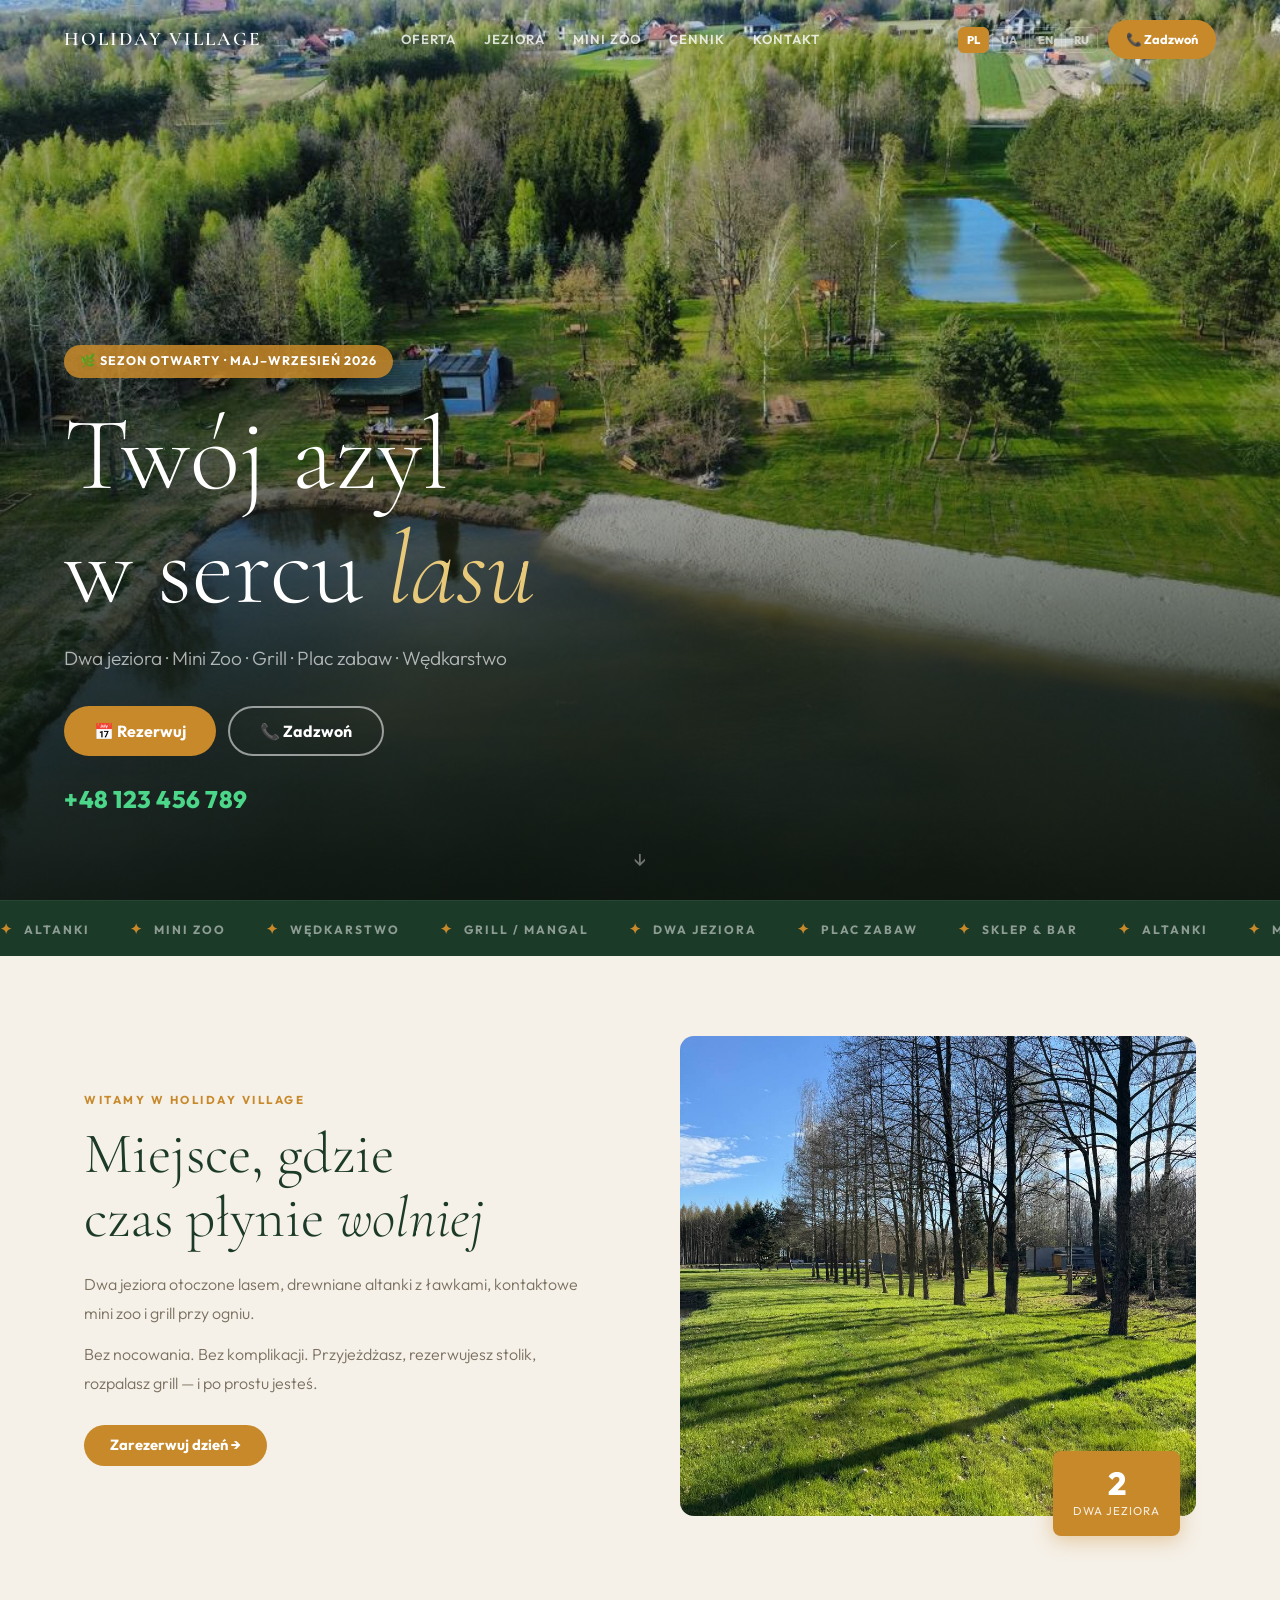
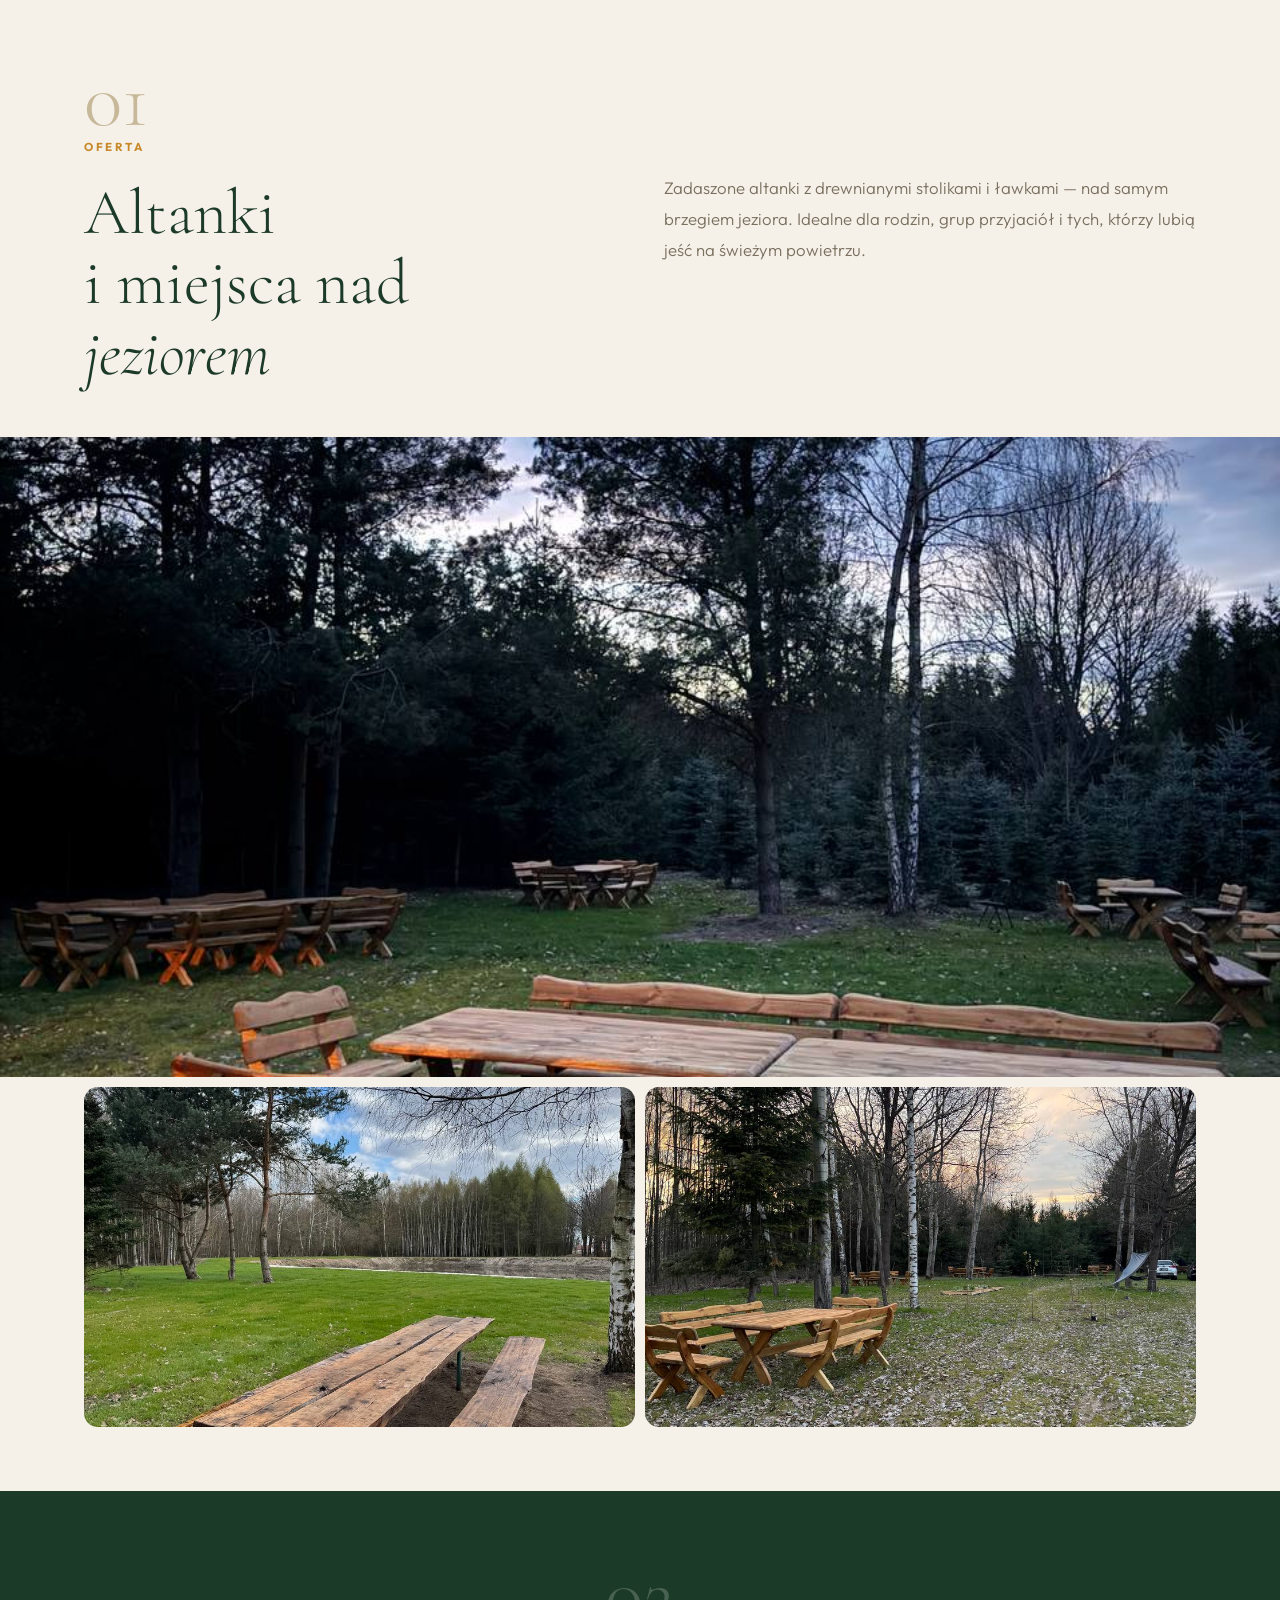
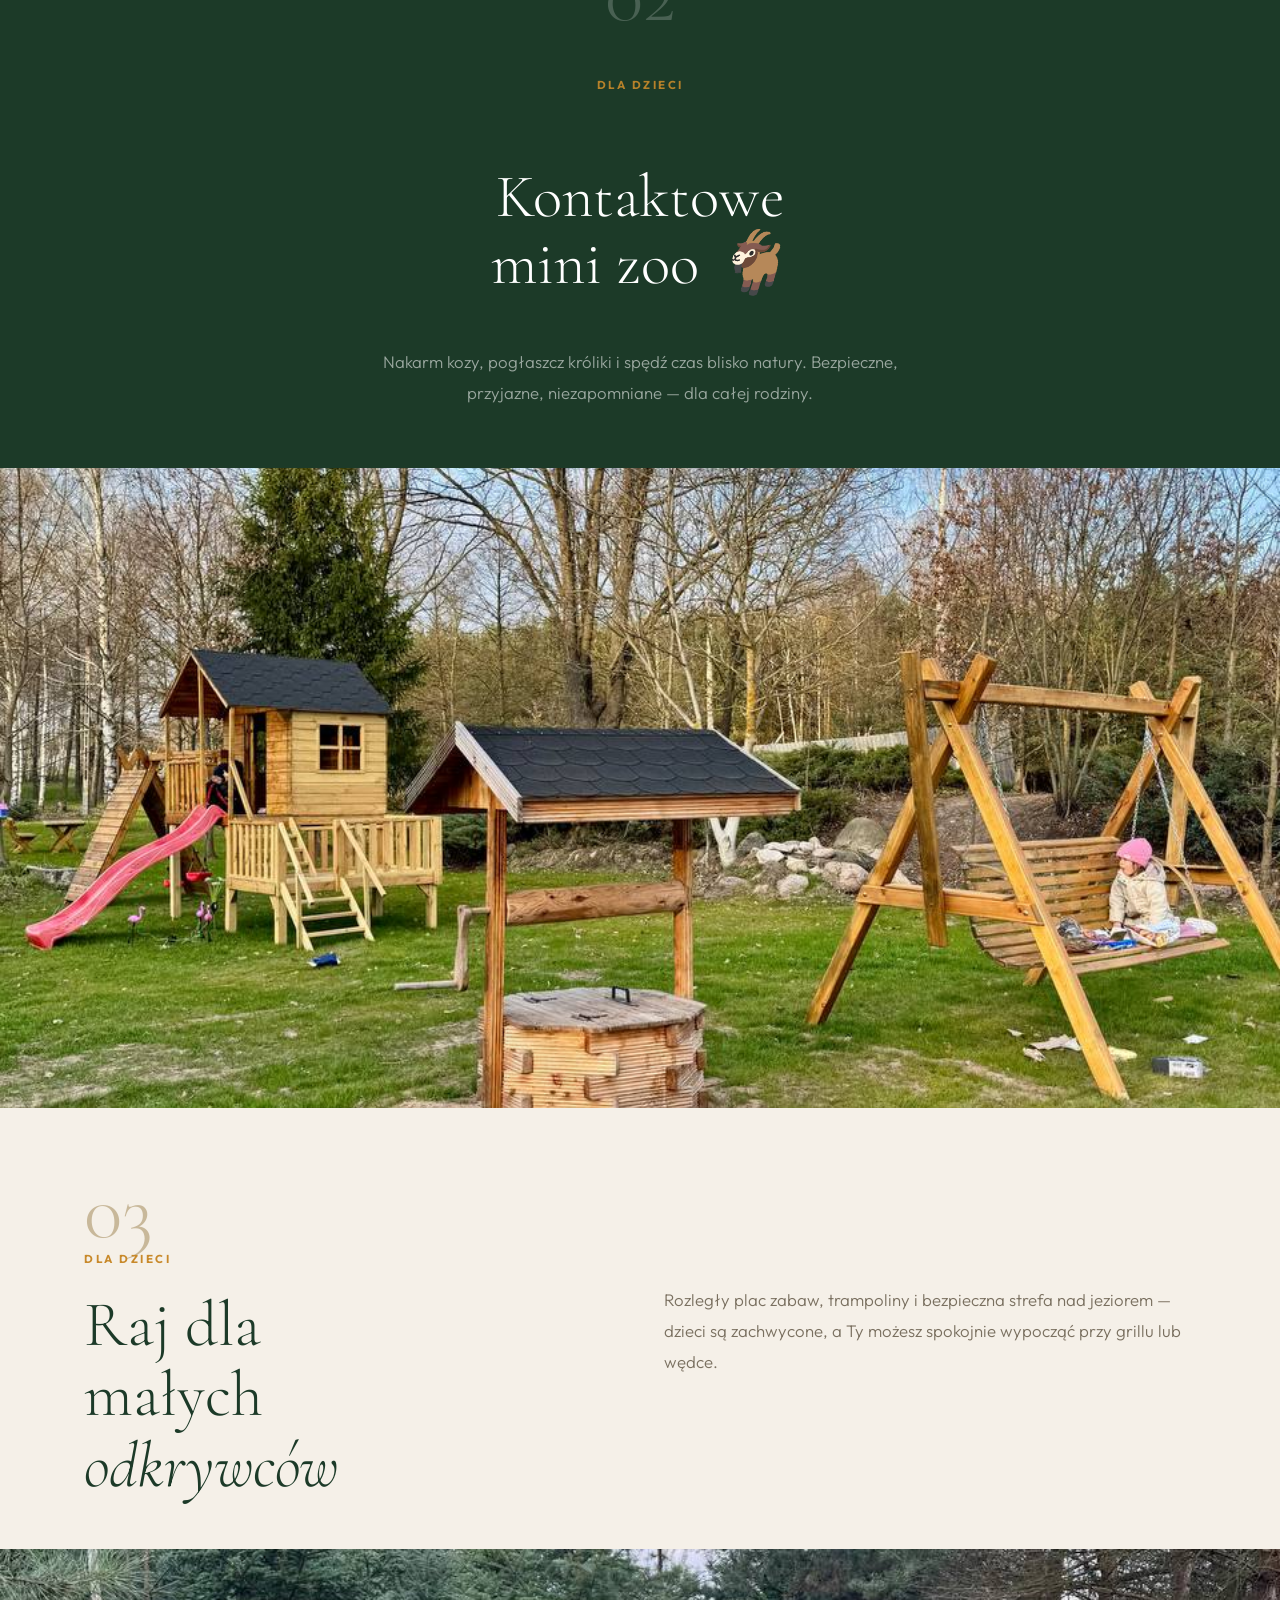
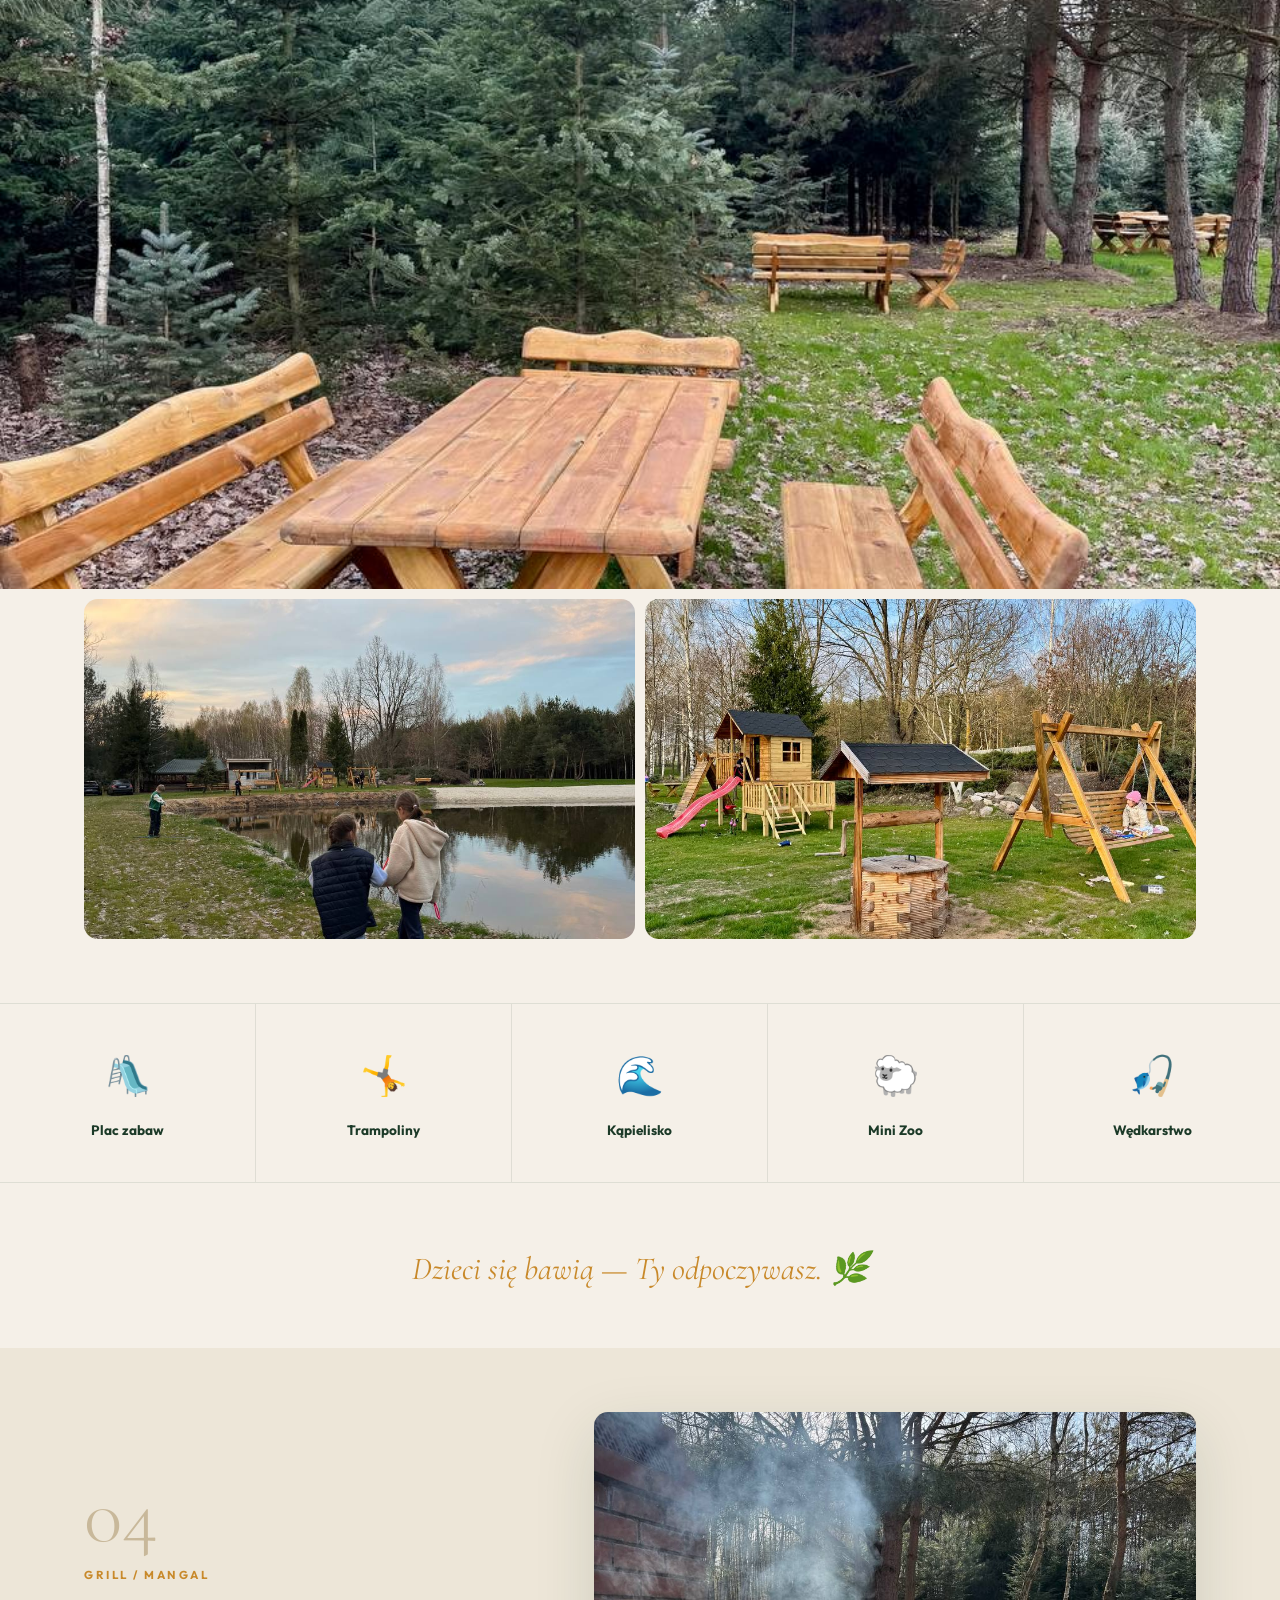
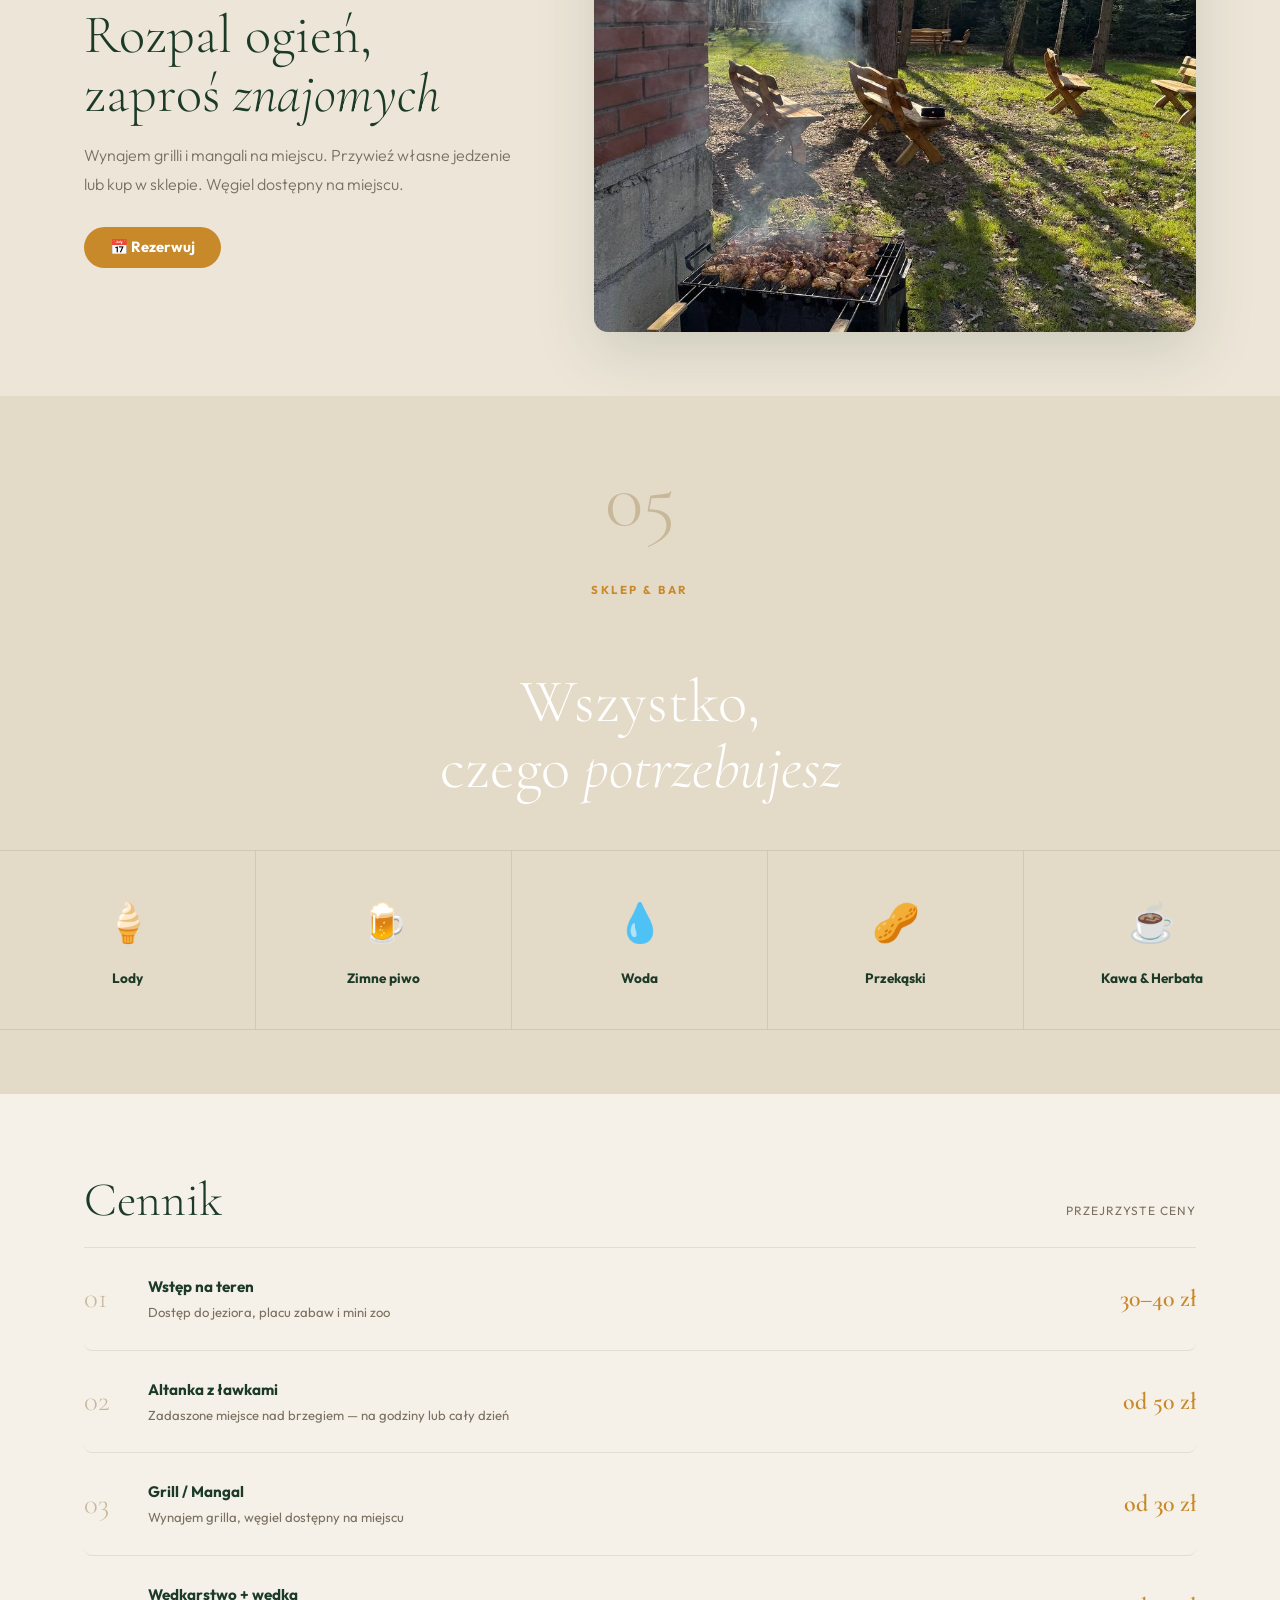
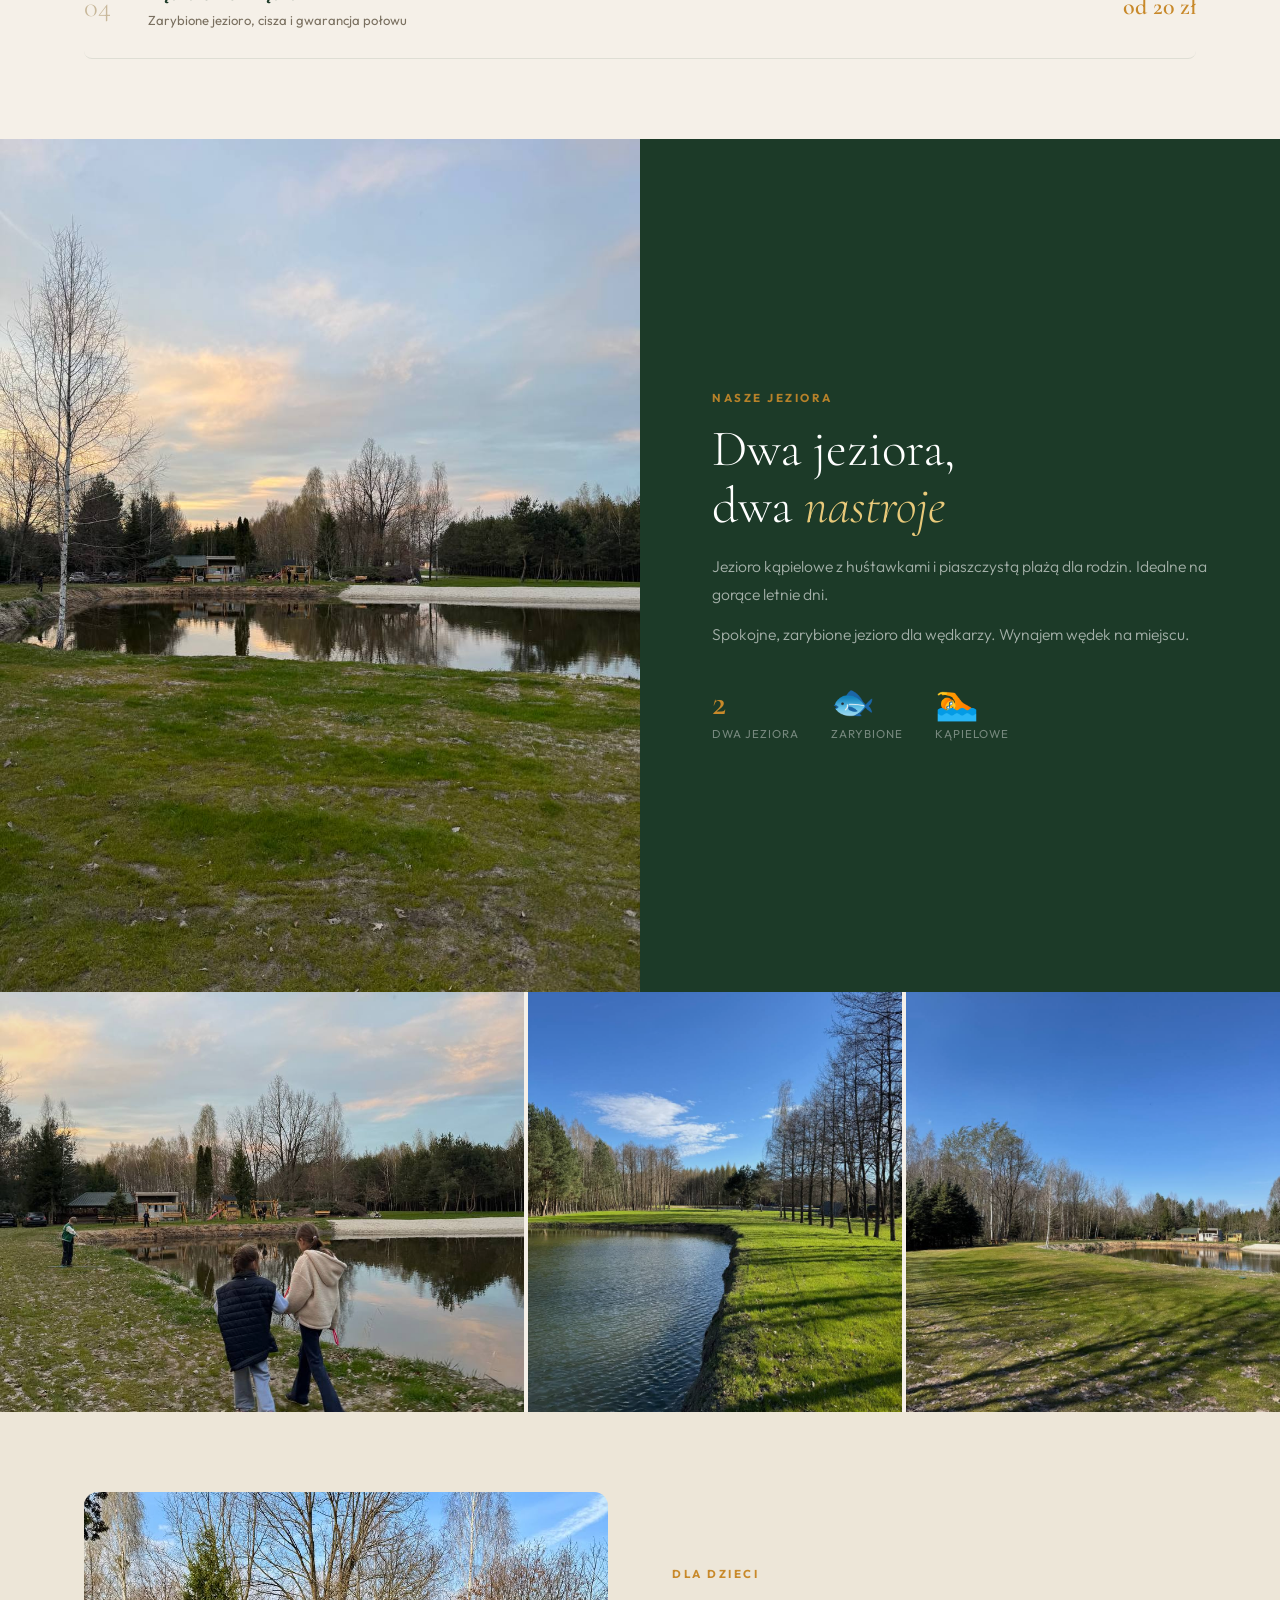
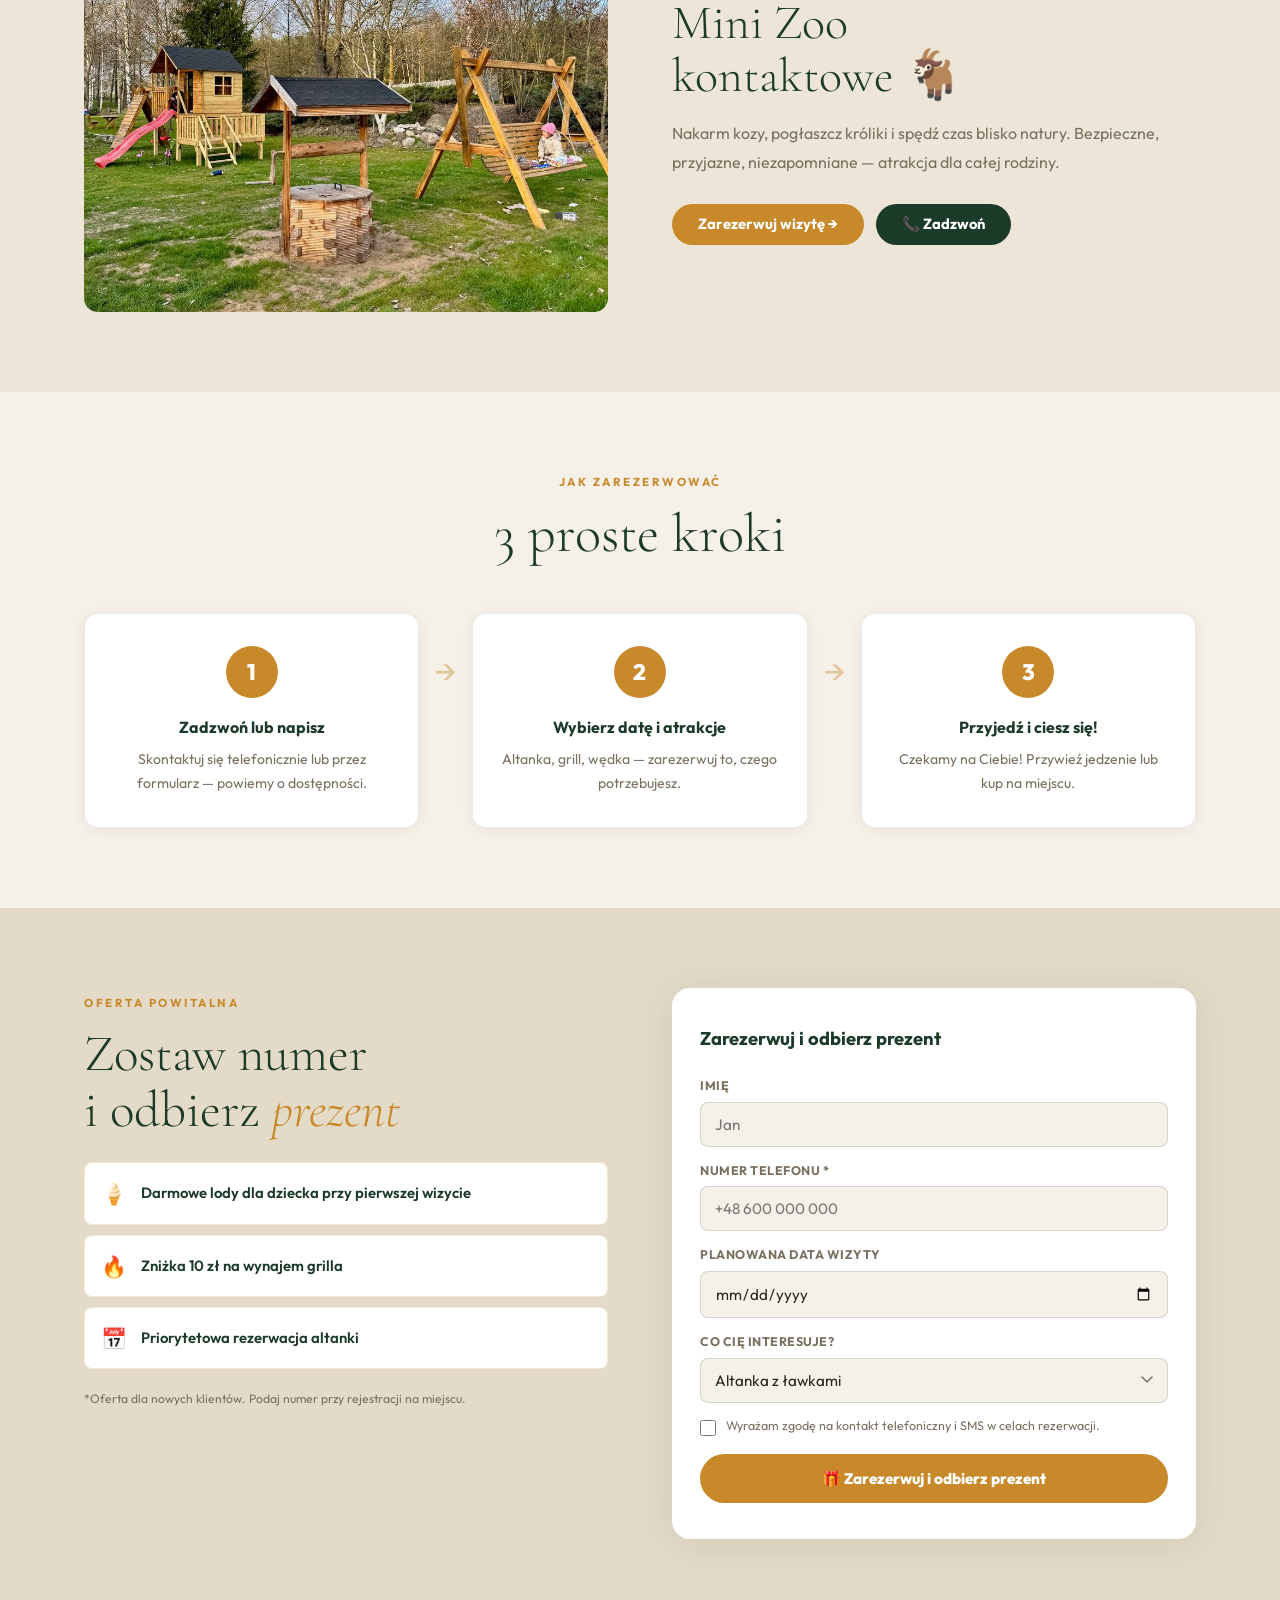
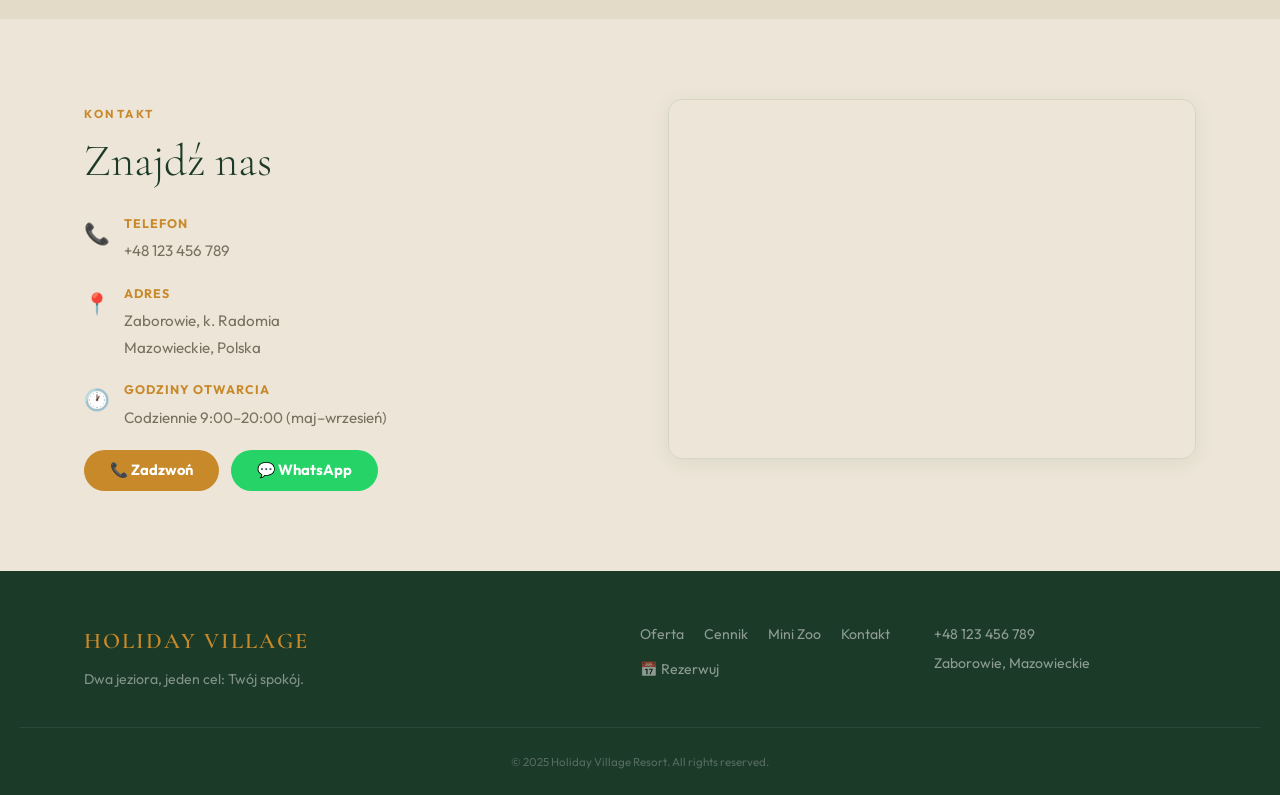
==== index.html @ 2aab6e65 "Initial commit — Holiday Village landing page" ====
<!DOCTYPE html>
<html lang="pl">
<head>
<meta charset="UTF-8">
<meta name="viewport" content="width=device-width, initial-scale=1.0">
<title>Holiday Village – Piknik, Wędkarstwo, Mini Zoo | Zaborowie k. Radomia</title>
<meta name="description" content="Holiday Village – dwa jeziora, wędkarstwo, kontaktowe mini zoo, plac zabaw, grill. Zarezerwuj altankę nad jeziorem już teraz!">
<link rel="preconnect" href="https://fonts.googleapis.com">
<link rel="preconnect" href="https://fonts.gstatic.com" crossorigin>
<link href="https://fonts.googleapis.com/css2?family=Cormorant+Garamond:ital,wght@0,300;0,600;1,300;1,600&family=Outfit:wght@300;400;500;600;700&display=swap" rel="stylesheet">
<link rel="icon" type="image/svg+xml" href="images/favicon.svg">
<link rel="stylesheet" href="style.css">
</head>
<body>

<!-- ── MOBILE STICKY CTA ── -->
<div class="sticky-bar">
  <a href="tel:+48123456789" class="sticky-call" data-i18n="cta_call">📞 Zadzwoń</a>
  <a href="#lead" class="sticky-book" data-i18n="cta_book">📅 Rezerwuj</a>
</div>

<!-- ── HEADER ── -->
<header id="hdr">
  <div class="hdr-inner">
    <a href="#" class="logo" data-i18n="site_name">Holiday Village</a>

    <nav class="desk-nav">
      <a href="#offer"   data-i18n="nav_offer">Oferta</a>
      <a href="#lakes"   data-i18n="nav_lakes">Jeziora</a>
      <a href="#zoo"     data-i18n="nav_zoo">Mini Zoo</a>
      <a href="#prices"  data-i18n="nav_prices">Cennik</a>
      <a href="#contact" data-i18n="nav_contact">Kontakt</a>
    </nav>

    <div class="hdr-right">
      <div class="lang-bar">
        <button class="lbtn active" data-lang="pl">PL</button>
        <button class="lbtn" data-lang="ua">UA</button>
        <button class="lbtn" data-lang="en">EN</button>
        <button class="lbtn" data-lang="ru">RU</button>
      </div>
      <a href="tel:+48123456789" class="btn-hdr desk-only" data-i18n="cta_call">📞 Zadzwoń</a>
      <button class="burger" id="burger" aria-label="Menu">
        <span></span><span></span><span></span>
      </button>
    </div>
  </div>

  <!-- mobile nav -->
  <nav class="mob-nav" id="mob-nav">
    <a href="#offer"   data-i18n="nav_offer">Oferta</a>
    <a href="#lakes"   data-i18n="nav_lakes">Jeziora</a>
    <a href="#zoo"     data-i18n="nav_zoo">Mini Zoo</a>
    <a href="#prices"  data-i18n="nav_prices">Cennik</a>
    <a href="#contact" data-i18n="nav_contact">Kontakt</a>
    <a href="tel:+48123456789" class="btn-hdr" style="align-self:flex-start;margin-top:4px;" data-i18n="cta_call">📞 Zadzwoń</a>
  </nav>
</header>

<!-- ── HERO ── -->
<section class="hero" id="home">
  <img class="hero-bg" src="images/photo_2026-04-29_11-10-12.jpg" alt="Holiday Village">
  <div class="hero-grad"></div>
  <div class="hero-content">
    <span class="hero-tag" data-i18n="hero_badge">🌿 Sezon otwarty · maj–wrzesień 2025</span>
    <h1 data-i18n="hero_title">Twój azyl<br>w sercu <em>lasu</em></h1>
    <p class="hero-sub" data-i18n="hero_subtitle">Dwa jeziora · Mini Zoo · Grill · Plac zabaw · Wędkarstwo</p>
    <div class="hero-btns">
      <a href="#lead"            class="btn-gold btn-lg" data-i18n="cta_book">📅 Zarezerwuj stolik</a>
      <a href="tel:+48123456789" class="btn-ghost btn-lg" data-i18n="cta_call">📞 Zadzwoń</a>
    </div>
    <div class="hero-phone">+48 123 456 789</div>
  </div>
  <div class="hero-scroll">↓</div>
</section>

<!-- ── MARQUEE STRIP ── -->
<div class="marquee-wrap">
  <div class="marquee-track" id="marquee-track">
    <span class="m-item"><span class="m-dot">✦</span> <span data-i18n="trust_tables">Altanki</span></span>
    <span class="m-item"><span class="m-dot">✦</span> <span data-i18n="trust_zoo">Mini Zoo</span></span>
    <span class="m-item"><span class="m-dot">✦</span> <span data-i18n="trust_fishing">Wędkarstwo</span></span>
    <span class="m-item"><span class="m-dot">✦</span> <span data-i18n="trust_bbq">Grill / Mangal</span></span>
    <span class="m-item"><span class="m-dot">✦</span> <span data-i18n="trust_lakes">Dwa jeziora</span></span>
    <span class="m-item"><span class="m-dot">✦</span> <span data-i18n="trust_playground">Plac zabaw</span></span>
    <span class="m-item"><span class="m-dot">✦</span> <span data-i18n="trust_shop">Sklep & Bar</span></span>
    <!-- duplicate for seamless loop -->
    <span class="m-item"><span class="m-dot">✦</span> <span data-i18n="trust_tables">Altanki</span></span>
    <span class="m-item"><span class="m-dot">✦</span> <span data-i18n="trust_zoo">Mini Zoo</span></span>
    <span class="m-item"><span class="m-dot">✦</span> <span data-i18n="trust_fishing">Wędkarstwo</span></span>
    <span class="m-item"><span class="m-dot">✦</span> <span data-i18n="trust_bbq">Grill / Mangal</span></span>
    <span class="m-item"><span class="m-dot">✦</span> <span data-i18n="trust_lakes">Dwa jeziora</span></span>
    <span class="m-item"><span class="m-dot">✦</span> <span data-i18n="trust_playground">Plac zabaw</span></span>
    <span class="m-item"><span class="m-dot">✦</span> <span data-i18n="trust_shop">Sklep & Bar</span></span>
  </div>
</div>

<!-- ── INTRO ── -->
<section class="intro fade-in">
  <div class="wrap">
    <div class="intro-text">
      <div class="tag-label" data-i18n="intro_tag">Witamy w Holiday Village</div>
      <h2 data-i18n="intro_title">Miejsce, gdzie<br>czas płynie <em>wolniej</em></h2>
      <p data-i18n="intro_p1">Dwa jeziora otoczone lasem, drewniane altanki z ławkami, kontaktowe mini zoo i grill przy ogniu.</p>
      <p data-i18n="intro_p2">Bez nocowania. Bez komplikacji. Przyjeżdżasz, rezerwujesz stolik, rozpalasz grill — i po prostu jesteś.</p>
      <a href="#lead" class="btn-gold" style="margin-top:28px;" data-i18n="intro_cta">Zarezerwuj dzień →</a>
    </div>
    <div class="intro-img-wrap">
      <img src="images/photo_2026-04-29_11-10-42.jpg" alt="Teren Holiday Village" loading="lazy">
      <div class="intro-badge">
        <strong>2</strong>
        <span data-i18n="trust_lakes">Jeziora</span>
      </div>
    </div>
  </div>
</section>

<!-- ── OFFER STORIES ── -->
<section id="offer">

  <!-- 01 ALTANKI -->
  <div class="story story-light fade-in">
    <div class="wrap story-head">
      <div class="story-left">
        <div class="story-num">01</div>
        <div class="tag-label" data-i18n="nav_offer">Oferta</div>
        <h2 data-i18n="story_tables_title">Altanki<br>i miejsca nad<br><em>jeziorem</em></h2>
      </div>
      <p class="story-desc" data-i18n="story_tables_desc">Zadaszone altanki z drewnianymi stolikami i ławkami — nad samym brzegiem jeziora. Idealne dla rodzin, grup przyjaciół i tych, którzy lubią jeść na świeżym powietrzu.</p>
    </div>
    <div class="story-photo-full">
      <img src="images/photo_2026-04-29_11-10-47.jpg" alt="Altanki wieczorem" loading="lazy">
    </div>
    <div class="wrap story-strip">
      <img src="images/photo_2026-04-29_11-10-39.jpg" alt="Rustykalny stół" loading="lazy">
      <img src="images/photo_2026-04-29_11-10-40.jpg" alt="Stoliki w lesie"  loading="lazy">
    </div>
  </div>

  <!-- 02 MINI ZOO -->
  <div class="story story-dark fade-in">
    <div class="wrap story-head story-head-center">
      <div class="story-num story-num-light">02</div>
      <div class="tag-label light" data-i18n="zoo_tag">Dla dzieci</div>
      <h2 data-i18n="story_zoo_title">Kontaktowe<br>mini zoo <em>🐐</em></h2>
      <p class="story-desc story-desc-light" data-i18n="story_zoo_desc">Nakarm kozy, pogłaszcz króliki i spędź czas blisko natury. Bezpieczne, przyjazne, niezapomniane — dla całej rodziny.</p>
    </div>
    <div class="story-photo-full">
      <img src="images/playground.jpg" alt="Mini Zoo i plac zabaw" loading="lazy">
    </div>
  </div>

  <!-- 03 DZIECI / PLAC ZABAW -->
  <div id="kids" class="story story-light fade-in">
    <div class="wrap story-head">
      <div class="story-left">
        <div class="story-num">03</div>
        <div class="tag-label" data-i18n="kids_tag">Dla dzieci</div>
        <h2 data-i18n="story_kids_title">Raj dla<br>małych<br><em>odkrywców</em></h2>
      </div>
      <p class="story-desc" data-i18n="story_kids_desc">Rozległy plac zabaw, trampoliny i bezpieczna strefa nad jeziorem — dzieci są zachwycone, a Ty możesz spokojnie wypocząć przy grillu lub wędce.</p>
    </div>
    <div class="story-photo-full">
      <img src="images/lake-swings.jpg" alt="Dzieci na huśtawkach nad jeziorem" loading="lazy">
    </div>
    <div class="wrap story-strip">
      <img src="images/photo_2026-04-29_11-10-45.jpg" alt="Dzieci nad jeziorem" loading="lazy">
      <img src="images/playground.jpg" alt="Plac zabaw" loading="lazy">
    </div>
    <div class="bar-blocks">
      <div class="bar-block">
        <span class="bar-icon">🛝</span>
        <strong data-i18n="kids_playground">Plac zabaw</strong>
      </div>
      <div class="bar-block">
        <span class="bar-icon">🤸</span>
        <strong data-i18n="kids_trampoline">Trampoliny</strong>
      </div>
      <div class="bar-block">
        <span class="bar-icon">🌊</span>
        <strong data-i18n="kids_swim">Kąpielisko</strong>
      </div>
      <div class="bar-block">
        <span class="bar-icon">🐑</span>
        <strong data-i18n="kids_minizoo">Mini Zoo</strong>
      </div>
      <div class="bar-block">
        <span class="bar-icon">🎣</span>
        <strong data-i18n="kids_fishing">Wędkarstwo</strong>
      </div>
    </div>
    <p class="story-kids-quote" data-i18n="kids_quote">Dzieci się bawią — Ty odpoczywasz. 🌿</p>
  </div>

  <!-- 04 GRILL -->
  <div class="story story-warm fade-in">
    <div class="wrap story-split">
      <div class="story-split-text">
        <div class="story-num">04</div>
        <div class="tag-label" data-i18n="offer_bbq_title">Grill / Mangal</div>
        <h2 data-i18n="story_bbq_title">Rozpal ogień,<br>zaproś <em>znajomych</em></h2>
        <p data-i18n="story_bbq_desc">Wynajem grilli i mangali na miejscu. Przywieź własne jedzenie lub kup w sklepie. Węgiel dostępny na miejscu.</p>
        <a href="#lead" class="btn-gold" style="margin-top:28px;" data-i18n="cta_book">📅 Rezerwuj</a>
      </div>
      <div class="story-split-photo">
        <img src="images/photo_2026-04-29_11-10-37.jpg" alt="Grill i mangal" loading="lazy">
      </div>
    </div>
  </div>

  <!-- 05 SKLEP & BAR -->
  <div class="story story-bar fade-in">
    <div class="wrap story-head story-head-center">
      <div class="story-num">05</div>
      <div class="tag-label" data-i18n="offer_shop_title">Sklep & Bar</div>
      <h2 data-i18n="story_bar_title">Wszystko,<br>czego <em>potrzebujesz</em></h2>
    </div>
    <div class="bar-blocks">
      <div class="bar-block">
        <span class="bar-icon">🍦</span>
        <strong data-i18n="bar_icecream">Lody</strong>
      </div>
      <div class="bar-block">
        <span class="bar-icon">🍺</span>
        <strong data-i18n="bar_beer">Zimne piwo</strong>
      </div>
      <div class="bar-block">
        <span class="bar-icon">💧</span>
        <strong data-i18n="bar_water">Woda</strong>
      </div>
      <div class="bar-block">
        <span class="bar-icon">🥜</span>
        <strong data-i18n="bar_snacks">Przekąski</strong>
      </div>
      <div class="bar-block">
        <span class="bar-icon">☕</span>
        <strong data-i18n="bar_coffee">Kawa & Herbata</strong>
      </div>
    </div>
  </div>

</section>

<!-- ── PRICES ── -->
<section id="prices" class="prices-section fade-in">
  <div class="wrap">
    <div class="prices-head">
      <h2 data-i18n="prices_title">Cennik</h2>
      <span data-i18n="prices_sub">Przejrzyste ceny</span>
    </div>
    <div class="price-list">
      <div class="price-row">
        <span class="price-num">01</span>
        <div class="price-info">
          <strong data-i18n="price_entry_title">Wstęp na teren</strong>
          <span data-i18n="price_entry_desc">Dostęp do jeziora, placu zabaw i mini zoo</span>
        </div>
        <span class="price-val">30–40 zł</span>
      </div>
      <div class="price-row">
        <span class="price-num">02</span>
        <div class="price-info">
          <strong data-i18n="price_table_title">Altanka z ławkami</strong>
          <span data-i18n="price_table_desc">Zadaszone miejsce nad brzegiem — na godziny lub cały dzień</span>
        </div>
        <span class="price-val">od 50 zł</span>
      </div>
      <div class="price-row">
        <span class="price-num">03</span>
        <div class="price-info">
          <strong data-i18n="price_bbq_title">Grill / Mangal</strong>
          <span data-i18n="price_bbq_desc">Wynajem grilla, węgiel dostępny na miejscu</span>
        </div>
        <span class="price-val">od 30 zł</span>
      </div>
      <div class="price-row">
        <span class="price-num">04</span>
        <div class="price-info">
          <strong data-i18n="price_fishing_title">Wędkarstwo + wędka</strong>
          <span data-i18n="price_fishing_desc">Zarybione jezioro, cisza i gwarancja połowu</span>
        </div>
        <span class="price-val">od 20 zł</span>
      </div>
    </div>
  </div>
</section>

<!-- ── LAKES SPLIT ── -->
<section id="lakes" class="split-section fade-in">
  <div class="split-photo">
    <img src="images/photo_2026-04-29_11-10-41.jpg" alt="Jezioro o zachodzie" loading="lazy">
  </div>
  <div class="split-content">
    <div class="tag-label light" data-i18n="lakes_tag">Nasze jeziora</div>
    <h2 data-i18n="lakes_title">Dwa jeziora,<br>dwa <em>nastroje</em></h2>
    <p data-i18n="lake_swim_desc">Jezioro kąpielowe z huśtawkami i piaszczystą plażą dla rodzin. Idealne na gorące letnie dni.</p>
    <p data-i18n="lake_fish_desc" style="margin-top:12px;">Spokojne, zarybione jezioro dla wędkarzy. Wynajem wędek na miejscu.</p>
    <div class="lake-stats">
      <div class="lstat"><strong>2</strong><span data-i18n="trust_lakes">Jeziora</span></div>
      <div class="lstat"><strong>🐟</strong><span data-i18n="stat_stocked">Zarybione</span></div>
      <div class="lstat"><strong>🏊</strong><span data-i18n="stat_swim">Kąpielowe</span></div>
    </div>
  </div>
</section>

<!-- ── LAKE PHOTO STRIP ── -->
<div class="lake-strip fade-in">
  <img src="images/photo_2026-04-29_11-10-45.jpg" alt="Dzieci nad jeziorem" loading="lazy">
  <img src="images/photo_2026-04-29_11-10-46.jpg" alt="Jezioro"             loading="lazy">
  <img src="images/photo_2026-04-29_11-10-48.jpg" alt="Panorama terenu"     loading="lazy">
</div>

<!-- ── MINI ZOO ── -->
<section id="zoo" class="zoo-section fade-in">
  <div class="wrap zoo-inner">
    <div class="zoo-img">
      <img src="images/playground.jpg" alt="Mini Zoo i plac zabaw" loading="lazy">
    </div>
    <div class="zoo-text">
      <div class="tag-label" data-i18n="zoo_tag">Dla dzieci</div>
      <h2 data-i18n="zoo_title">Mini Zoo<br>kontaktowe 🐐</h2>
      <p data-i18n="zoo_desc">Nakarm kozy, pogłaszcz króliki i spędź czas blisko natury. Bezpieczne, przyjazne, niezapomniane — atrakcja dla całej rodziny.</p>
      <div class="zoo-btns">
        <a href="#lead"            class="btn-gold"  data-i18n="zoo_cta">Zarezerwuj wizytę →</a>
        <a href="tel:+48123456789" class="btn-forest" data-i18n="cta_call">📞 Zadzwoń</a>
      </div>
    </div>
  </div>
</section>

<!-- ── HOW IT WORKS ── -->
<section class="steps-section fade-in">
  <div class="wrap">
    <div class="tag-label center" data-i18n="how_tag">Jak zarezerwować</div>
    <h2 class="section-title" data-i18n="how_title">3 proste kroki</h2>
    <div class="steps">
      <div class="step">
        <div class="step-n">1</div>
        <h3 data-i18n="step1_title">Zadzwoń lub napisz</h3>
        <p data-i18n="step1_desc">Skontaktuj się telefonicznie lub przez formularz — powiemy o dostępności.</p>
      </div>
      <div class="step-arr">→</div>
      <div class="step">
        <div class="step-n">2</div>
        <h3 data-i18n="step2_title">Wybierz datę i atrakcje</h3>
        <p data-i18n="step2_desc">Altanka, grill, wędka — zarezerwuj to, czego potrzebujesz.</p>
      </div>
      <div class="step-arr">→</div>
      <div class="step">
        <div class="step-n">3</div>
        <h3 data-i18n="step3_title">Przyjedź i ciesz się!</h3>
        <p data-i18n="step3_desc">Czekamy na Ciebie! Przywieź jedzenie lub kup na miejscu.</p>
      </div>
    </div>
  </div>
</section>

<!-- ── LEAD FORM ── -->
<section id="lead" class="lead-section fade-in">
  <div class="wrap lead-inner">
    <div class="lead-left">
      <div class="tag-label" data-i18n="lead_tag">Oferta powitalna</div>
      <h2 data-i18n="lead_title">Zostaw numer<br>i odbierz <em>prezent</em></h2>
      <ul class="gift-list">
        <li><span>🍦</span><span data-i18n="lead_gift1">Darmowe lody dla dziecka przy pierwszej wizycie</span></li>
        <li><span>🔥</span><span data-i18n="lead_gift2">Zniżka 10 zł na wynajem grilla</span></li>
        <li><span>📅</span><span data-i18n="lead_gift3">Priorytetowa rezerwacja altanki</span></li>
      </ul>
      <p class="lead-fine" data-i18n="lead_fine">*Oferta dla nowych klientów. Podaj numer przy rejestracji na miejscu.</p>
    </div>
    <div class="lead-card">
      <h3 data-i18n="lead_form_title">Zarezerwuj i odbierz prezent</h3>
      <form id="lead-form" novalidate>
        <div class="field">
          <label data-i18n="lead_name_label">Imię</label>
          <input type="text" name="name" data-i18n-ph="lead_name_ph" placeholder="Jan">
        </div>
        <div class="field">
          <label data-i18n="lead_phone_label">Numer telefonu *</label>
          <input type="tel" name="phone" placeholder="+48 600 000 000" required>
        </div>
        <div class="field">
          <label data-i18n="lead_date_label">Planowana data wizyty</label>
          <input type="date" name="date">
        </div>
        <div class="field">
          <label data-i18n="lead_interest_label">Co cię interesuje?</label>
          <select name="interest">
            <option value="table"   data-i18n="opt_table">Altanka z ławkami</option>
            <option value="bbq"     data-i18n="opt_bbq">Grill / Mangal</option>
            <option value="fishing" data-i18n="opt_fishing">Wędkarstwo</option>
            <option value="all"     data-i18n="opt_all">Wszystko naraz</option>
          </select>
        </div>
        <label class="consent">
          <input type="checkbox" name="consent" required>
          <span data-i18n="lead_consent">Wyrażam zgodę na kontakt telefoniczny i SMS.</span>
        </label>
        <button type="submit" class="btn-submit" data-i18n="lead_submit">🎁 Zarezerwuj i odbierz prezent</button>
        <p class="form-ok" id="form-ok" data-i18n="form_success" style="display:none;">✅ Dziękujemy! Zadzwonimy wkrótce.</p>
      </form>
    </div>
  </div>
</section>

<!-- ── CONTACT & MAP ── -->
<section id="contact" class="contact-section fade-in">
  <div class="wrap contact-inner">
    <div class="contact-info">
      <div class="tag-label" data-i18n="contact_tag">Kontakt</div>
      <h2 data-i18n="contact_title">Znajdź nas</h2>
      <div class="c-item">
        <span>📞</span>
        <div>
          <strong data-i18n="contact_phone_label">Telefon</strong>
          <a href="tel:+48123456789">+48 123 456 789</a>
        </div>
      </div>
      <div class="c-item">
        <span>📍</span>
        <div>
          <strong data-i18n="contact_addr_label">Adres</strong>
          <span>Zaborowie, k. Radomia<br>Mazowieckie, Polska</span>
        </div>
      </div>
      <div class="c-item">
        <span>🕐</span>
        <div>
          <strong data-i18n="contact_hours_label">Godziny</strong>
          <span data-i18n="contact_hours">Codziennie 9:00–20:00 (maj–wrzesień)</span>
        </div>
      </div>
      <div class="c-btns">
        <a href="tel:+48123456789"    class="btn-gold"  data-i18n="cta_call">📞 Zadzwoń</a>
        <a href="https://wa.me/48123456789" class="btn-wa" target="_blank" rel="noopener">💬 WhatsApp</a>
      </div>
    </div>
    <div class="map-wrap">
      <iframe
        src="https://www.google.com/maps/embed?pb=!1m18!1m12!1m3!1d2482.4!2d20.97!3d51.37!2m3!1f0!2f0!3f0!3m2!1i1024!2i768!4f13.1!3m3!1m2!1s0x0%3A0x0!2zNfKwMjInNDcuMSJOIDIwwrA1OCczOS43IkU!5e0!3m2!1spl!2spl!4v1620000000000!5m2!1spl!2spl"
        width="100%" height="100%" style="border:0;" allowfullscreen loading="lazy" title="Mapa">
      </iframe>
    </div>
  </div>
</section>

<!-- ── FOOTER ── -->
<footer>
  <div class="wrap footer-inner">
    <div>
      <div class="footer-logo" data-i18n="site_name">Holiday Village</div>
      <p data-i18n="footer_tagline">Dwa jeziora, jeden cel: Twój spokój.</p>
    </div>
    <nav class="footer-nav">
      <a href="#offer"   data-i18n="nav_offer">Oferta</a>
      <a href="#prices"  data-i18n="nav_prices">Cennik</a>
      <a href="#zoo"     data-i18n="nav_zoo">Mini Zoo</a>
      <a href="#contact" data-i18n="nav_contact">Kontakt</a>
      <a href="#lead"    data-i18n="cta_book">Rezerwacja</a>
    </nav>
    <div class="footer-contact">
      <a href="tel:+48123456789">+48 123 456 789</a>
      <span>Zaborowie, Mazowieckie</span>
    </div>
  </div>
  <div class="footer-copy">© 2025 Holiday Village Resort. All rights reserved.</div>
</footer>

<script src="main.js"></script>
</body>
</html>
---- style.css ----
@import url('https://fonts.googleapis.com/css2?family=Cormorant+Garamond:ital,wght@0,300;0,600;1,300;1,600&family=Outfit:wght@300;400;500;600;700&display=swap');

/* ═══════════════════════════════════
   TOKENS
═══════════════════════════════════ */
:root {
  --cream:    #F5F0E8;
  --cream2:   #EDE6D8;
  --cream3:   #E4DAC8;
  --forest:   #1C3A28;
  --forest2:  #2D5A3D;
  --amber:    #C8892A;
  --amber2:   #A86F1A;
  --sand:     #C8B89A;
  --text:     #2A2520;
  --muted:    #7A7060;
  --border:   rgba(28,58,40,0.1);
  --r:        14px;
  --ease:     cubic-bezier(0.16,1,0.3,1);
}

/* ═══════════════════════════════════
   RESET
═══════════════════════════════════ */
*, *::before, *::after { box-sizing: border-box; margin: 0; padding: 0; }
html, body { overflow-x: hidden; }   /* no horizontal scroll ever */
html { scroll-behavior: smooth; }

body {
  font-family: 'Outfit', sans-serif;
  background: var(--cream);
  color: var(--text);
  line-height: 1.65;
  padding-bottom: 60px; /* space for mobile sticky bar */
}
@media (min-width: 768px) { body { padding-bottom: 0; } }

h1, h2 { font-family: 'Cormorant Garamond', serif; line-height: 1.1; }
h3      { font-family: 'Outfit', sans-serif; font-weight: 700; }
em      { font-style: italic; }
a       { color: inherit; text-decoration: none; }
img     { display: block; max-width: 100%; height: auto; }
input, select, textarea, button { font-family: inherit; }

/* ═══════════════════════════════════
   LAYOUT HELPERS
═══════════════════════════════════ */
.wrap {
  width: min(1240px, 100%);
  margin-inline: auto;
  padding-inline: 20px;
}
@media (min-width: 768px)  { .wrap { padding-inline: 40px; } }
@media (min-width: 1024px) { .wrap { padding-inline: 64px; } }

.tag-label {
  display: inline-block;
  font-size: 0.72rem; font-weight: 700;
  letter-spacing: 2.5px; text-transform: uppercase;
  color: var(--amber); margin-bottom: 14px;
}
.tag-label.light  { color: rgba(200,137,42,0.9); }
.tag-label.center { display: block; text-align: center; }

.section-title {
  font-size: clamp(2rem, 5vw, 3.4rem);
  font-weight: 300; color: var(--forest);
  text-align: center; margin-bottom: 48px;
}

.fade-in {
  opacity: 0; transform: translateY(28px);
  transition: opacity 0.8s var(--ease), transform 0.8s var(--ease);
}
.fade-in.visible { opacity: 1; transform: translateY(0); }

/* ═══════════════════════════════════
   BUTTONS
═══════════════════════════════════ */
.btn-gold, .btn-ghost, .btn-forest, .btn-wa {
  display: inline-flex; align-items: center; justify-content: center;
  gap: 7px; padding: 13px 26px; border-radius: 50px;
  font-weight: 700; font-size: 0.92rem;
  cursor: pointer; border: none; transition: transform .25s var(--ease), box-shadow .25s var(--ease), background .2s;
  white-space: nowrap; line-height: 1;
}
.btn-lg { padding: 15px 30px; font-size: 1rem; }

.btn-gold   { background: var(--amber); color: #fff; }
.btn-gold:hover  { background: var(--amber2); transform: translateY(-2px); box-shadow: 0 8px 24px rgba(200,137,42,.35); }

.btn-ghost  { border: 2px solid rgba(255,255,255,.55); color: #fff; background: transparent; }
.btn-ghost:hover { background: rgba(255,255,255,.12); transform: translateY(-2px); }

.btn-forest { background: var(--forest); color: #fff; }
.btn-forest:hover { background: var(--forest2); transform: translateY(-2px); }

.btn-wa     { background: #25D366; color: #fff; }
.btn-wa:hover { background: #1faa55; transform: translateY(-2px); }

/* ═══════════════════════════════════
   MOBILE STICKY BAR
═══════════════════════════════════ */
.sticky-bar {
  position: fixed; bottom: 0; left: 0; right: 0;
  display: flex; height: 60px; z-index: 9999;
  box-shadow: 0 -3px 16px rgba(0,0,0,.15);
}
.sticky-call, .sticky-book {
  flex: 1; display: flex; align-items: center; justify-content: center;
  font-weight: 800; font-size: 0.95rem; gap: 6px;
}
.sticky-call { background: #27ae60; color: #fff; }
.sticky-book { background: var(--amber); color: #fff; }
@media (min-width: 768px) { .sticky-bar { display: none; } }

/* ═══════════════════════════════════
   HEADER
═══════════════════════════════════ */
header {
  position: fixed; top: 0; left: 0; right: 0; z-index: 1000;
  transition: background .35s var(--ease), box-shadow .35s;
}
header.scrolled {
  background: rgba(245,240,232,.97);
  backdrop-filter: blur(14px);
  box-shadow: 0 1px 0 var(--border);
}
.hdr-inner {
  display: flex; align-items: center;
  justify-content: space-between;
  padding: 16px 20px; gap: 12px;
}
@media (min-width: 768px) { .hdr-inner { padding: 18px 40px; } }
@media (min-width: 1024px) { .hdr-inner { padding: 20px 64px; } }

.logo {
  font-family: 'Cormorant Garamond', serif;
  font-size: 1.2rem; font-weight: 600; letter-spacing: 2px;
  text-transform: uppercase; color: #fff;
  transition: color .35s; flex-shrink: 0;
}
header.scrolled .logo { color: var(--forest); }

.desk-nav { display: none; gap: 28px; align-items: center; }
@media (min-width: 900px) { .desk-nav { display: flex; } }
.desk-nav a {
  font-size: 0.82rem; font-weight: 600; letter-spacing: 1px;
  text-transform: uppercase; color: rgba(255,255,255,.8);
  transition: color .25s;
}
header.scrolled .desk-nav a { color: var(--muted); }
.desk-nav a:hover { color: var(--amber) !important; }

.hdr-right { display: flex; align-items: center; gap: 10px; flex-shrink: 0; }

.lang-bar { display: flex; gap: 3px; }
.lbtn {
  padding: 5px 8px; border-radius: 6px;
  border: 1px solid rgba(255,255,255,.2);
  background: transparent; color: rgba(255,255,255,.6);
  font-size: 0.7rem; font-weight: 800; cursor: pointer;
  transition: all .2s;
}
header.scrolled .lbtn { border-color: var(--border); color: var(--muted); }
.lbtn.active, .lbtn:hover { background: var(--amber); border-color: var(--amber); color: #fff !important; }

.btn-hdr {
  padding: 9px 18px; border-radius: 50px;
  background: var(--amber); color: #fff;
  font-size: 0.8rem; font-weight: 700;
  cursor: pointer; border: none; transition: all .25s;
  white-space: nowrap;
}
.btn-hdr:hover { background: var(--amber2); transform: translateY(-1px); }
.desk-only { display: none; }
@media (min-width: 900px) { .desk-only { display: inline-flex; } }

/* hamburger */
.burger {
  display: flex; flex-direction: column; gap: 5px;
  padding: 8px; background: transparent; border: none; cursor: pointer; flex-shrink: 0;
}
.burger span {
  display: block; width: 22px; height: 2px;
  background: #fff; border-radius: 2px;
  transition: transform .3s var(--ease), opacity .2s;
}
header.scrolled .burger span { background: var(--text); }
.burger.open span:nth-child(1) { transform: translateY(7px) rotate(45deg); }
.burger.open span:nth-child(2) { opacity: 0; }
.burger.open span:nth-child(3) { transform: translateY(-7px) rotate(-45deg); }
@media (min-width: 900px) { .burger { display: none; } }

/* mobile nav */
.mob-nav {
  display: none; flex-direction: column; gap: 2px;
  padding: 12px 20px 18px;
  background: rgba(245,240,232,.98); backdrop-filter: blur(14px);
  border-top: 1px solid var(--border);
}
.mob-nav.open { display: flex; }
.mob-nav a {
  padding: 11px 14px; border-radius: 8px;
  font-weight: 600; font-size: 0.95rem; color: var(--text);
  transition: background .2s, color .2s;
}
.mob-nav a:hover { background: rgba(28,58,40,.05); color: var(--amber); }

/* ═══════════════════════════════════
   HERO
═══════════════════════════════════ */
.hero {
  position: relative; min-height: 100svh;
  display: flex; align-items: flex-end; overflow: hidden;
}
.hero-bg {
  position: absolute; inset: 0;
  width: 100%; height: 100%; object-fit: cover;
  z-index: 0;
}
.hero-grad {
  position: absolute; inset: 0; z-index: 1;
  background: linear-gradient(
    180deg,
    rgba(20,35,25,.08) 0%,
    rgba(20,35,25,.15) 40%,
    rgba(15,26,18,.7)  75%,
    rgba(10,18,12,.88) 100%
  );
}
.hero-content {
  position: relative; z-index: 2;
  padding: 0 20px 80px; width: 100%;
}
@media (min-width: 768px)  { .hero-content { padding: 0 40px 80px; } }
@media (min-width: 1024px) { .hero-content { padding: 0 64px 80px; max-width: 900px; } }

.hero-tag {
  display: inline-flex; align-items: center;
  background: rgba(200,137,42,.85); color: #fff;
  padding: 6px 16px; border-radius: 50px;
  font-size: 0.78rem; font-weight: 700; letter-spacing: 1px;
  text-transform: uppercase; margin-bottom: 20px;
}
.hero h1 {
  font-size: clamp(2.8rem, 9vw, 6.5rem);
  font-weight: 300; color: #fff; margin-bottom: 16px;
}
.hero h1 em { color: #E8C97A; }
.hero-sub {
  font-size: clamp(0.95rem, 2.5vw, 1.2rem);
  color: rgba(255,255,255,.65); margin-bottom: 32px; font-weight: 300;
}
.hero-btns { display: flex; gap: 12px; flex-wrap: wrap; margin-bottom: 24px; }
.hero-phone {
  font-size: clamp(1.1rem, 3vw, 1.5rem);
  font-weight: 800; color: #4cd689; letter-spacing: .5px;
}
.hero-scroll {
  position: absolute; bottom: 24px; left: 50%;
  transform: translateX(-50%); z-index: 2;
  font-size: 1.3rem; color: rgba(255,255,255,.4);
  animation: bob 2.2s ease-in-out infinite;
}
@keyframes bob {
  0%,100% { transform: translateX(-50%) translateY(0); }
  50%      { transform: translateX(-50%) translateY(8px); }
}

/* ═══════════════════════════════════
   MARQUEE STRIP
═══════════════════════════════════ */
.marquee-wrap {
  background: var(--forest); overflow: hidden;
  padding: 14px 0; white-space: nowrap;
  border-top: 1px solid rgba(255,255,255,.05);
}
.marquee-track {
  display: inline-flex; gap: 40px;
  animation: marquee 22s linear infinite;
}
.m-item {
  font-size: 0.75rem; font-weight: 700;
  letter-spacing: 2px; text-transform: uppercase;
  color: rgba(255,255,255,.5); display: inline-flex; align-items: center; gap: 10px;
}
.m-dot { color: var(--amber); font-size: 0.9rem; }
@keyframes marquee {
  from { transform: translateX(0); }
  to   { transform: translateX(-50%); }
}

/* ═══════════════════════════════════
   INTRO
═══════════════════════════════════ */
.intro { padding: 80px 0; }
.intro .wrap {
  display: grid;
  grid-template-columns: 1fr;
  gap: 48px;
}
@media (min-width: 768px) {
  .intro .wrap { grid-template-columns: 1fr 1fr; align-items: center; gap: 64px; }
}
@media (min-width: 1024px) {
  .intro .wrap { gap: 80px; }
}
.intro-text h2 {
  font-size: clamp(2.2rem, 5vw, 3.6rem);
  font-weight: 300; color: var(--forest); margin-bottom: 20px;
}
.intro-text p { color: var(--muted); font-size: 1rem; line-height: 1.8; font-weight: 300; }
.intro-text p + p { margin-top: 12px; }
.intro-img-wrap { position: relative; }
.intro-img-wrap img { width: 100%; height: min(480px, 55vw); object-fit: cover; border-radius: var(--r); }
@media (max-width: 767px) { .intro-img-wrap img { height: 280px; } }
.intro-badge {
  position: absolute; bottom: -20px; right: 16px;
  background: var(--amber); color: #fff;
  padding: 16px 20px; border-radius: 8px; text-align: center;
  box-shadow: 0 4px 20px rgba(200,137,42,.4);
}
.intro-badge strong { display: block; font-size: 2rem; font-weight: 800; line-height: 1; }
.intro-badge span   { font-size: 0.72rem; opacity: .85; letter-spacing: 1px; text-transform: uppercase; margin-top: 2px; display: block; }

/* ═══════════════════════════════════
   BENTO GRID
═══════════════════════════════════ */
.bento-section { padding: 64px 0 80px; background: var(--cream2); }

/* mobile: 2 cols */
.bento {
  display: grid;
  grid-template-columns: 1fr 1fr;
  grid-auto-rows: 200px;
  gap: 10px;
}
/* desktop: 12-col layout */
@media (min-width: 768px) {
  .bento {
    grid-template-columns: repeat(12, 1fr);
    grid-template-rows: 300px 300px;
    gap: 14px;
  }
}

.bc { border-radius: var(--r); overflow: hidden; position: relative; }
.bc-photo img { width: 100%; height: 100%; object-fit: cover; transition: transform .6s var(--ease); }
.bc-photo:hover img { transform: scale(1.06); }
.bc-hover {
  position: absolute; inset: 0;
  background: linear-gradient(to top, rgba(15,26,18,.75) 0%, transparent 55%);
  opacity: 0; transition: opacity .35s;
  display: flex; align-items: flex-end; padding: 18px 20px;
}
.bc-hover span { color: #fff; font-size: 0.92rem; font-weight: 700; }
.bc-photo:hover .bc-hover { opacity: 1; }

.bc-text {
  display: flex; flex-direction: column;
  justify-content: center; padding: 24px 20px;
}
.bc-icon { font-size: 2rem; margin-bottom: 10px; }
.bc-text h3 { font-size: 1rem; margin-bottom: 6px; color: #fff; }
.bc-text p  { font-size: 0.82rem; color: rgba(255,255,255,.65); line-height: 1.5; }
.bc-forest  { background: var(--forest); }
.bc-forest2 { background: var(--forest2); }
.bc-amber   { background: var(--amber); }

/* mobile positions (2-col, auto rows) */
.bc-wide { grid-column: span 2; }

/* ═══════════════════════════════════
   OFFER STORIES
═══════════════════════════════════ */

/* shared story base */
.story { overflow: hidden; }
.story-light { background: var(--cream); }
.story-dark  { background: var(--forest); color: #fff; }
.story-warm  { background: var(--cream2); }
.story-bar   { background: var(--cream3); }

/* story number */
.story-num {
  font-family: 'Cormorant Garamond', serif;
  font-size: 5rem; font-weight: 300; line-height: 1;
  color: var(--sand); margin-bottom: -8px;
  display: block;
}
.story-num-light { color: rgba(255,255,255,.2); }

/* story header row */
.story-head {
  display: grid;
  grid-template-columns: 1fr;
  gap: 20px;
  padding-top: 64px; padding-bottom: 48px;
}
@media (min-width: 768px) {
  .story-head { grid-template-columns: 1fr 1fr; gap: 48px; align-items: end; }
}
.story-head-center {
  grid-template-columns: 1fr !important;
  text-align: center; max-width: 700px; margin-inline: auto;
}
.story-left h2 {
  font-size: clamp(2.4rem, 5.5vw, 4rem);
  font-weight: 300; color: var(--forest); margin-top: 8px;
}
.story-dark .story-left h2 { color: #fff; }
.story-head-center h2 {
  font-size: clamp(2.2rem, 5vw, 3.8rem);
  font-weight: 300; color: #fff; margin-top: 8px;
}
.story-desc {
  font-size: 1.05rem; color: var(--muted);
  line-height: 1.85; font-weight: 300;
  align-self: center;
}
@media (min-width: 768px) { .story-desc { padding-bottom: 12px; } }
.story-desc-light { color: rgba(255,255,255,.55); text-align: center; }

/* full-bleed photo */
.story-photo-full {
  width: 100%;
  height: clamp(260px, 55vw, 640px);
  overflow: hidden;
}
.story-photo-full img {
  width: 100%; height: 100%; object-fit: cover;
  transition: transform 6s ease;
}
.story-photo-full:hover img { transform: scale(1.04); }

/* 2-photo strip */
.story-strip {
  display: grid;
  grid-template-columns: 1fr 1fr;
  gap: 10px;
  padding-top: 10px; padding-bottom: 64px;
}
.story-strip img {
  width: 100%; height: clamp(160px, 30vw, 340px);
  object-fit: cover; border-radius: var(--r);
}

/* split layout (grill) */
.story-split {
  display: grid;
  grid-template-columns: 1fr;
  gap: 40px;
  padding-top: 64px; padding-bottom: 64px;
}
@media (min-width: 768px) {
  .story-split { grid-template-columns: 1fr 1fr; gap: 64px; align-items: center; }
}
@media (min-width: 1024px) {
  .story-split { grid-template-columns: 5fr 7fr; gap: 80px; }
}
.story-split-text .story-num { margin-bottom: 4px; }
.story-split-text h2 {
  font-size: clamp(2rem, 4.5vw, 3.4rem);
  font-weight: 300; color: var(--forest); margin: 8px 0 16px;
}
.story-split-text p { color: var(--muted); font-size: 1rem; line-height: 1.8; font-weight: 300; }
.story-split-photo img {
  width: 100%; height: clamp(260px, 45vw, 520px);
  object-fit: cover; border-radius: var(--r);
  box-shadow: 0 20px 60px rgba(28,58,40,.15);
}

/* bar blocks */
.bar-blocks {
  display: flex;
  overflow-x: auto;
  -webkit-overflow-scrolling: touch;
  scrollbar-width: none;
  gap: 0;
  border-top: 1px solid var(--border);
  border-bottom: 1px solid var(--border);
  margin-bottom: 64px;
}
.bar-blocks::-webkit-scrollbar { display: none; }
.bar-block {
  flex: 1 0 140px;
  display: flex; flex-direction: column;
  align-items: center; justify-content: center;
  gap: 12px; padding: 40px 20px;
  border-right: 1px solid var(--border);
  transition: background .25s;
  cursor: default;
}
.bar-block:last-child { border-right: none; }
.bar-block:hover { background: rgba(28,58,40,.04); }
.bar-icon { font-size: 2.4rem; }
.bar-block strong { font-size: 0.85rem; font-weight: 700; color: var(--forest); text-align: center; }

/* kids section pull-quote */
.story-kids-quote {
  font-family: 'Cormorant Garamond', serif;
  font-size: clamp(1.3rem, 4vw, 2rem);
  font-style: italic;
  color: var(--amber);
  text-align: center;
  padding: 0 1.5rem 3.5rem;
  line-height: 1.4;
}

/* ═══════════════════════════════════
   PRICES
═══════════════════════════════════ */
.prices-section { padding: 80px 0; }
.prices-head {
  display: flex; align-items: baseline;
  justify-content: space-between; flex-wrap: wrap; gap: 8px;
  border-bottom: 1px solid var(--border); padding-bottom: 20px; margin-bottom: 0;
}
.prices-head h2 { font-size: clamp(2rem, 4vw, 3rem); font-weight: 300; color: var(--forest); }
.prices-head span { font-size: 0.75rem; color: var(--muted); text-transform: uppercase; letter-spacing: 1px; }

.price-row {
  display: grid;
  grid-template-columns: 40px 1fr auto;
  align-items: center; gap: 16px;
  padding: 22px 0;
  border-bottom: 1px solid var(--border);
  transition: background .2s; border-radius: 8px;
}
@media (min-width: 640px) {
  .price-row { gap: 24px; padding: 26px 0; }
  .price-row:hover { background: rgba(28,58,40,.03); padding-left: 12px; padding-right: 12px; }
}
.price-num {
  font-family: 'Cormorant Garamond', serif;
  font-size: 1.8rem; color: var(--sand); font-weight: 300; line-height: 1;
}
.price-info { display: flex; flex-direction: column; gap: 3px; }
.price-info strong { font-size: 0.95rem; font-weight: 700; color: var(--forest); }
.price-info span   { font-size: 0.82rem; color: var(--muted); }
.price-val {
  font-family: 'Cormorant Garamond', serif;
  font-size: 1.5rem; font-weight: 600; color: var(--amber);
  white-space: nowrap; text-align: right;
}

/* ═══════════════════════════════════
   LAKE SPLIT
═══════════════════════════════════ */
.split-section {
  display: grid;
  grid-template-columns: 1fr;
}
@media (min-width: 768px) {
  .split-section { grid-template-columns: 1fr 1fr; min-height: 560px; }
}
.split-photo { overflow: hidden; min-height: 280px; }
.split-photo img { width: 100%; height: 100%; object-fit: cover; }
.split-content {
  background: var(--forest); color: #fff;
  padding: 52px 28px; display: flex; flex-direction: column; justify-content: center;
}
@media (min-width: 768px) { .split-content { padding: 64px 52px; } }
@media (min-width: 1024px) { .split-content { padding: 80px 72px; } }
.split-content h2 {
  font-size: clamp(2rem, 4vw, 3.2rem);
  font-weight: 300; color: #fff; margin-bottom: 18px;
}
.split-content h2 em { color: #E8C97A; }
.split-content p { font-size: 0.98rem; color: rgba(255,255,255,.6); line-height: 1.8; font-weight: 300; }
.lake-stats { display: flex; gap: 32px; margin-top: 36px; flex-wrap: wrap; }
.lstat strong { display: block; font-family: 'Cormorant Garamond', serif; font-size: 2.2rem; color: var(--amber); font-weight: 600; line-height: 1; }
.lstat span   { font-size: 0.72rem; text-transform: uppercase; letter-spacing: 1px; color: rgba(255,255,255,.4); margin-top: 4px; display: block; }

/* ═══════════════════════════════════
   LAKE PHOTO STRIP
═══════════════════════════════════ */
.lake-strip {
  display: grid;
  grid-template-columns: 1fr 1fr;
  gap: 4px;
}
@media (min-width: 768px) {
  .lake-strip { grid-template-columns: 1.4fr 1fr 1fr; }
}
.lake-strip img {
  width: 100%; height: clamp(200px, 35vw, 420px);
  object-fit: cover;
  transition: transform .5s var(--ease), filter .4s;
  filter: brightness(.95);
}
.lake-strip img:hover { transform: scale(1.02); filter: brightness(1.05); }
/* first photo (kids) spans 2 rows on mobile to feel more prominent */
.lake-strip img:first-child {
  grid-row: span 1;
}

/* ═══════════════════════════════════
   ZOO SECTION
═══════════════════════════════════ */
.zoo-section { padding: 80px 0; background: var(--cream2); }
.zoo-inner {
  display: grid;
  grid-template-columns: 1fr;
  gap: 40px;
}
@media (min-width: 768px) {
  .zoo-inner { grid-template-columns: 1fr 1fr; align-items: center; gap: 64px; }
}
.zoo-img img { width: 100%; height: min(420px, 55vw); object-fit: cover; border-radius: var(--r); }
@media (max-width: 767px) { .zoo-img img { height: 260px; } }
.zoo-text h2 { font-size: clamp(2rem, 4.5vw, 3rem); font-weight: 300; color: var(--forest); margin-bottom: 16px; }
.zoo-text p  { color: var(--muted); font-size: 1rem; line-height: 1.8; margin-bottom: 28px; }
.zoo-btns    { display: flex; gap: 12px; flex-wrap: wrap; }

/* ═══════════════════════════════════
   HOW IT WORKS
═══════════════════════════════════ */
.steps-section { padding: 80px 0; }
.steps {
  display: flex; flex-direction: column;
  gap: 16px; align-items: center; margin-top: 8px;
}
@media (min-width: 768px) {
  .steps { flex-direction: row; align-items: flex-start; }
}
.step {
  background: #fff; border: 1px solid var(--border);
  border-radius: var(--r); padding: 32px 26px;
  text-align: center; width: 100%;
  box-shadow: 0 2px 16px rgba(28,58,40,.06);
}
.step-n {
  width: 52px; height: 52px; background: var(--amber);
  border-radius: 50%; display: flex; align-items: center;
  justify-content: center; font-size: 1.4rem; font-weight: 800;
  color: #fff; margin: 0 auto 16px;
}
.step h3 { font-size: 1rem; margin-bottom: 8px; color: var(--forest); }
.step p  { font-size: 0.88rem; color: var(--muted); }
.step-arr {
  font-size: 2rem; color: var(--amber); opacity: .4;
  flex-shrink: 0;
  transform: rotate(90deg);
}
@media (min-width: 768px) { .step-arr { transform: none; margin-top: 32px; } }

/* ═══════════════════════════════════
   LEAD FORM
═══════════════════════════════════ */
.lead-section { padding: 80px 0; background: var(--cream3); }
.lead-inner {
  display: grid;
  grid-template-columns: 1fr;
  gap: 48px;
}
@media (min-width: 768px) {
  .lead-inner { grid-template-columns: 1fr 1fr; align-items: start; gap: 64px; }
}
.lead-left h2 { font-size: clamp(2rem, 5vw, 3.2rem); font-weight: 300; color: var(--forest); margin-bottom: 24px; }
.lead-left h2 em { color: var(--amber); }

.gift-list { list-style: none; display: flex; flex-direction: column; gap: 10px; margin-bottom: 20px; }
.gift-list li {
  display: flex; align-items: center; gap: 14px;
  padding: 13px 16px; background: #fff; border-radius: 8px;
  border: 1px solid rgba(200,137,42,.2);
  font-weight: 600; font-size: 0.93rem; color: var(--forest);
}
.gift-list li span:first-child { font-size: 1.3rem; flex-shrink: 0; }
.lead-fine { font-size: 0.76rem; color: var(--muted); }

.lead-card {
  background: #fff; border-radius: 18px; padding: 36px 28px;
  box-shadow: 0 4px 40px rgba(28,58,40,.1);
}
.lead-card h3 { font-size: 1.15rem; font-weight: 700; color: var(--forest); margin-bottom: 22px; }
.field { display: flex; flex-direction: column; gap: 5px; margin-bottom: 14px; }
.field label {
  font-size: 0.78rem; font-weight: 700; color: var(--muted);
  text-transform: uppercase; letter-spacing: .5px;
}
.field input, .field select {
  padding: 12px 14px;
  border: 1.5px solid rgba(28,58,40,.15);
  border-radius: 8px; font-size: 0.95rem; color: var(--text);
  background: var(--cream); outline: none;
  transition: border-color .2s, background .2s;
  -webkit-appearance: none; width: 100%;
}
.field input:focus, .field select:focus {
  border-color: var(--amber); background: #fff;
}
.field select { background-image: url("data:image/svg+xml,%3Csvg xmlns='http://www.w3.org/2000/svg' width='12' height='8' viewBox='0 0 12 8'%3E%3Cpath d='M1 1l5 5 5-5' stroke='%237A7060' stroke-width='1.5' fill='none' stroke-linecap='round'/%3E%3C/svg%3E"); background-repeat: no-repeat; background-position: right 14px center; padding-right: 36px; }
.consent {
  display: flex; gap: 10px; align-items: flex-start;
  margin-bottom: 18px; cursor: pointer;
}
.consent input { margin-top: 3px; width: 16px; height: 16px; accent-color: var(--amber); flex-shrink: 0; }
.consent span  { font-size: 0.78rem; color: var(--muted); line-height: 1.5; }
.btn-submit {
  width: 100%; padding: 15px; border: none; border-radius: 50px;
  background: var(--amber); color: #fff;
  font-size: 0.95rem; font-weight: 800; cursor: pointer;
  transition: all .3s;
}
.btn-submit:hover { background: var(--amber2); transform: translateY(-2px); box-shadow: 0 8px 24px rgba(200,137,42,.3); }
.form-ok { margin-top: 14px; text-align: center; color: #27ae60; font-weight: 700; font-size: 0.95rem; }

/* ═══════════════════════════════════
   CONTACT & MAP
═══════════════════════════════════ */
.contact-section { padding: 80px 0; background: var(--cream2); }
.contact-inner {
  display: grid;
  grid-template-columns: 1fr;
  gap: 40px;
}
@media (min-width: 768px) { .contact-inner { grid-template-columns: 1fr 1fr; gap: 56px; } }
.contact-info h2 { font-size: clamp(2rem, 4vw, 2.8rem); font-weight: 300; color: var(--forest); margin-bottom: 28px; }
.c-item { display: flex; gap: 14px; align-items: flex-start; margin-bottom: 20px; }
.c-item > span { font-size: 1.3rem; flex-shrink: 0; margin-top: 2px; }
.c-item strong { display: block; font-size: 0.78rem; color: var(--amber); text-transform: uppercase; letter-spacing: 1px; margin-bottom: 3px; }
.c-item a, .c-item span:not(:first-child) { font-size: 0.95rem; color: var(--muted); }
.c-item a:hover { color: var(--forest); }
.c-btns { display: flex; gap: 12px; flex-wrap: wrap; margin-top: 8px; }
.map-wrap {
  height: 360px; border-radius: var(--r); overflow: hidden;
  border: 1px solid var(--border);
  box-shadow: 0 4px 20px rgba(28,58,40,.08);
}
@media (max-width: 767px) { .map-wrap { height: 260px; } }

/* ═══════════════════════════════════
   FOOTER
═══════════════════════════════════ */
footer { background: var(--forest); color: #fff; padding: 52px 0 24px; }
.footer-inner {
  display: grid;
  grid-template-columns: 1fr;
  gap: 32px;
  padding-bottom: 36px;
  border-bottom: 1px solid rgba(255,255,255,.08);
  margin-bottom: 24px;
}
@media (min-width: 768px) { .footer-inner { grid-template-columns: 2fr 1fr 1fr; } }
.footer-logo {
  font-family: 'Cormorant Garamond', serif;
  font-size: 1.4rem; font-weight: 600; letter-spacing: 2px;
  text-transform: uppercase; color: var(--amber); margin-bottom: 8px;
}
footer p { color: rgba(255,255,255,.45); font-size: 0.88rem; }
.footer-nav { display: flex; flex-wrap: wrap; gap: 12px 20px; align-content: flex-start; }
.footer-nav a { color: rgba(255,255,255,.5); font-size: 0.88rem; transition: color .2s; }
.footer-nav a:hover { color: var(--amber); }
.footer-contact { display: flex; flex-direction: column; gap: 6px; }
.footer-contact a, .footer-contact span { color: rgba(255,255,255,.5); font-size: 0.88rem; }
.footer-contact a:hover { color: var(--amber); }
.footer-copy { text-align: center; font-size: 0.72rem; color: rgba(255,255,255,.25); }
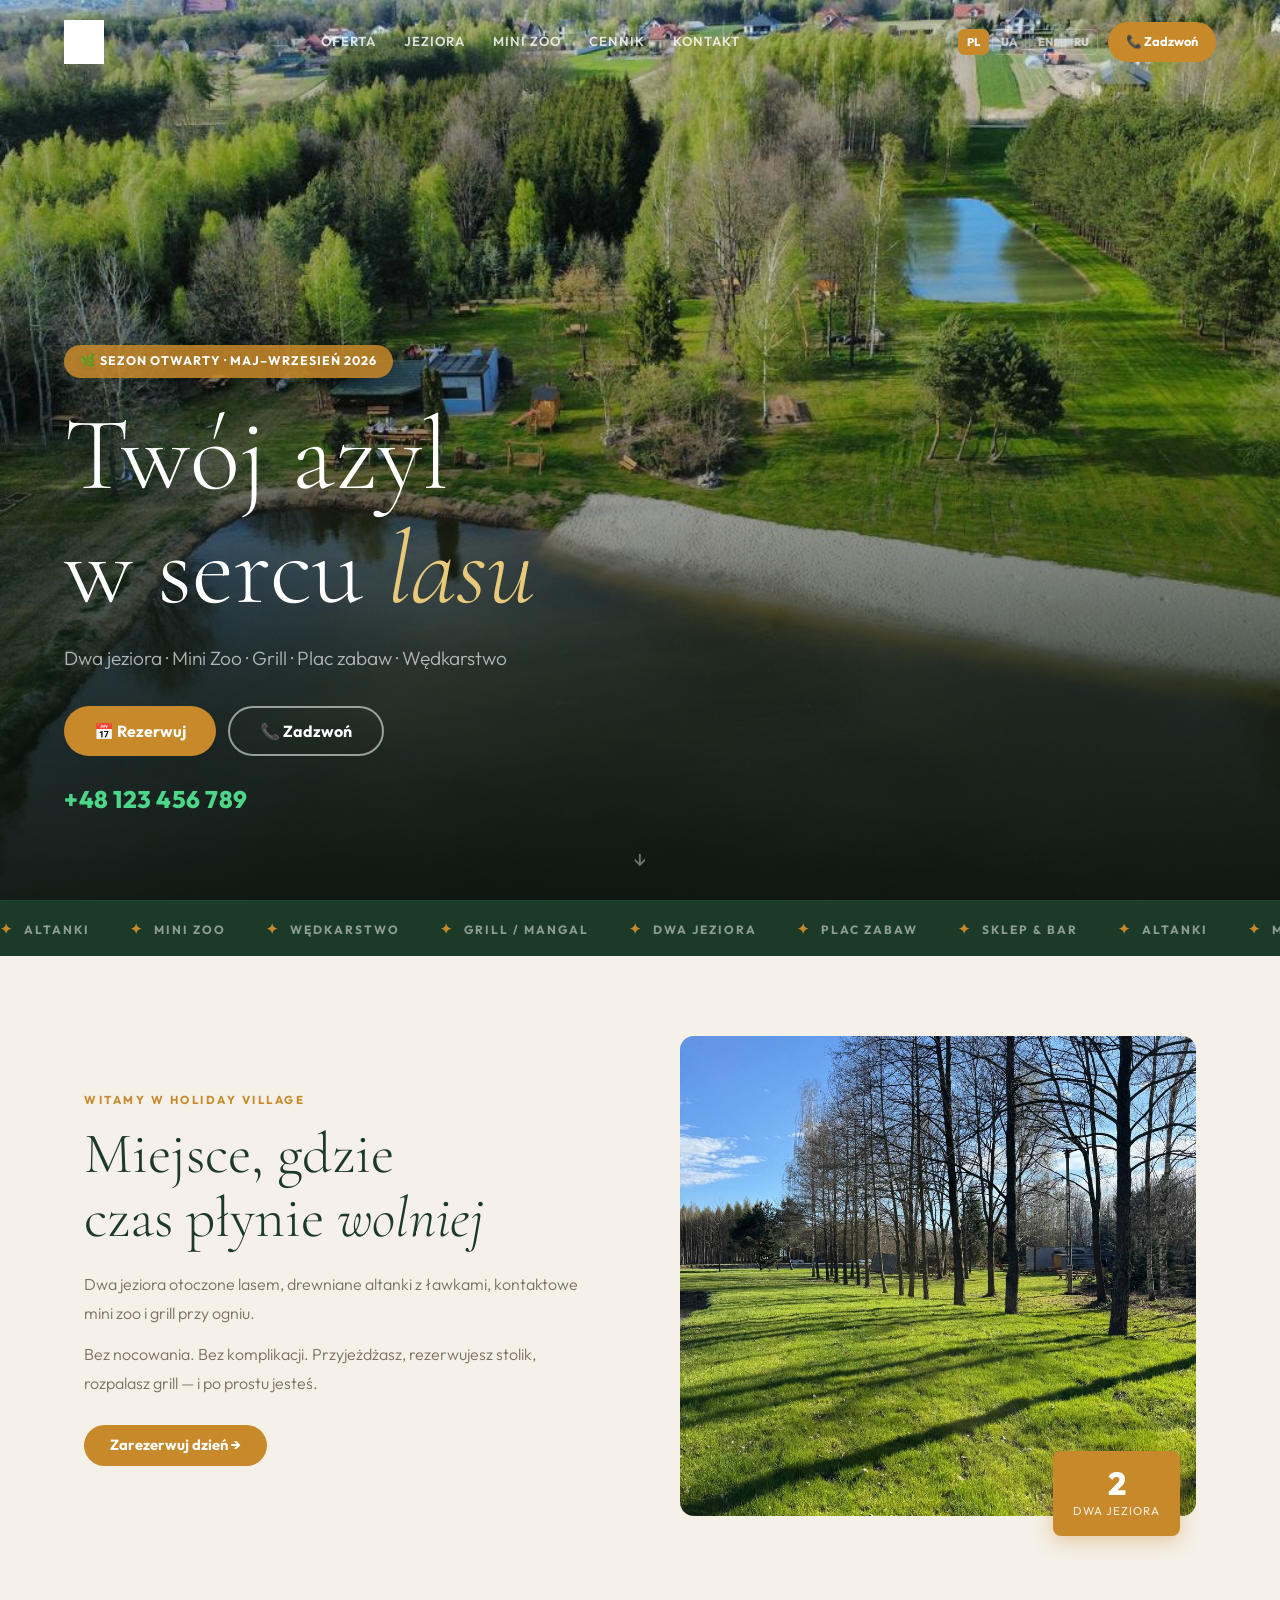
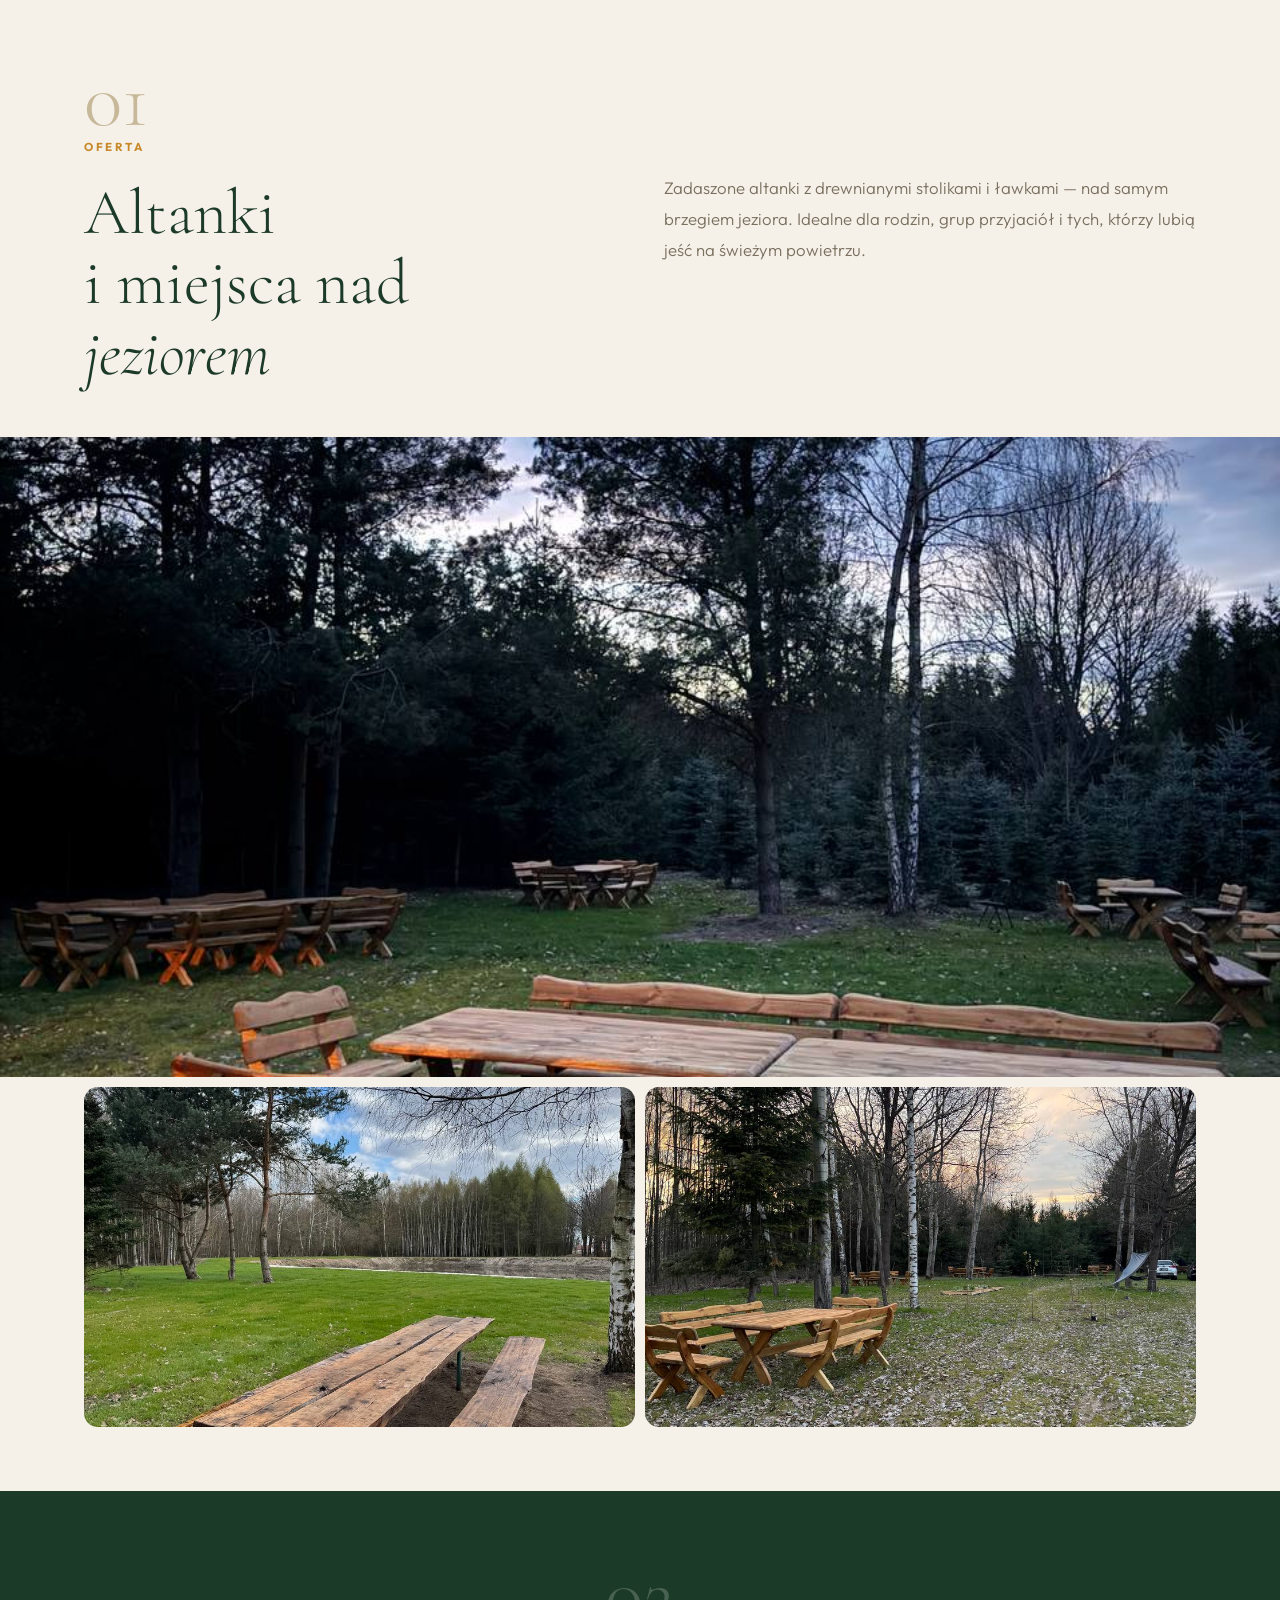
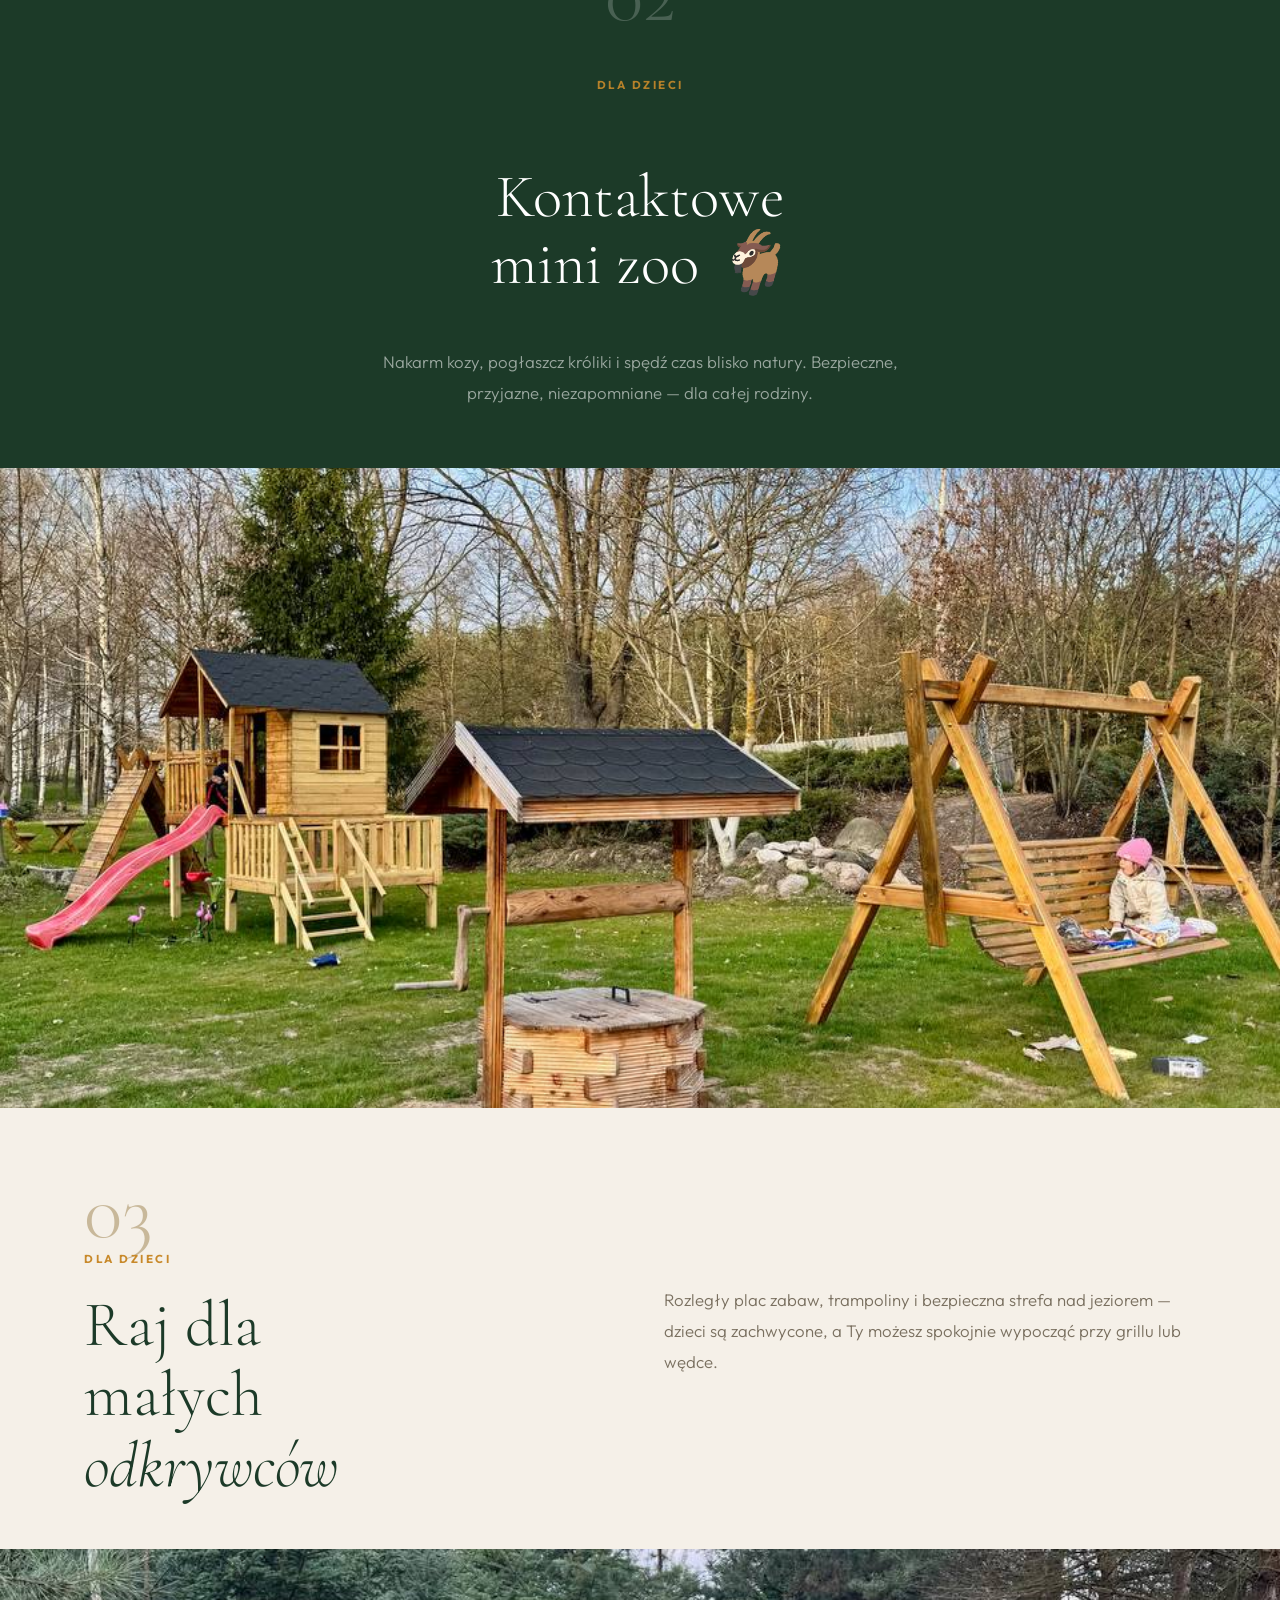
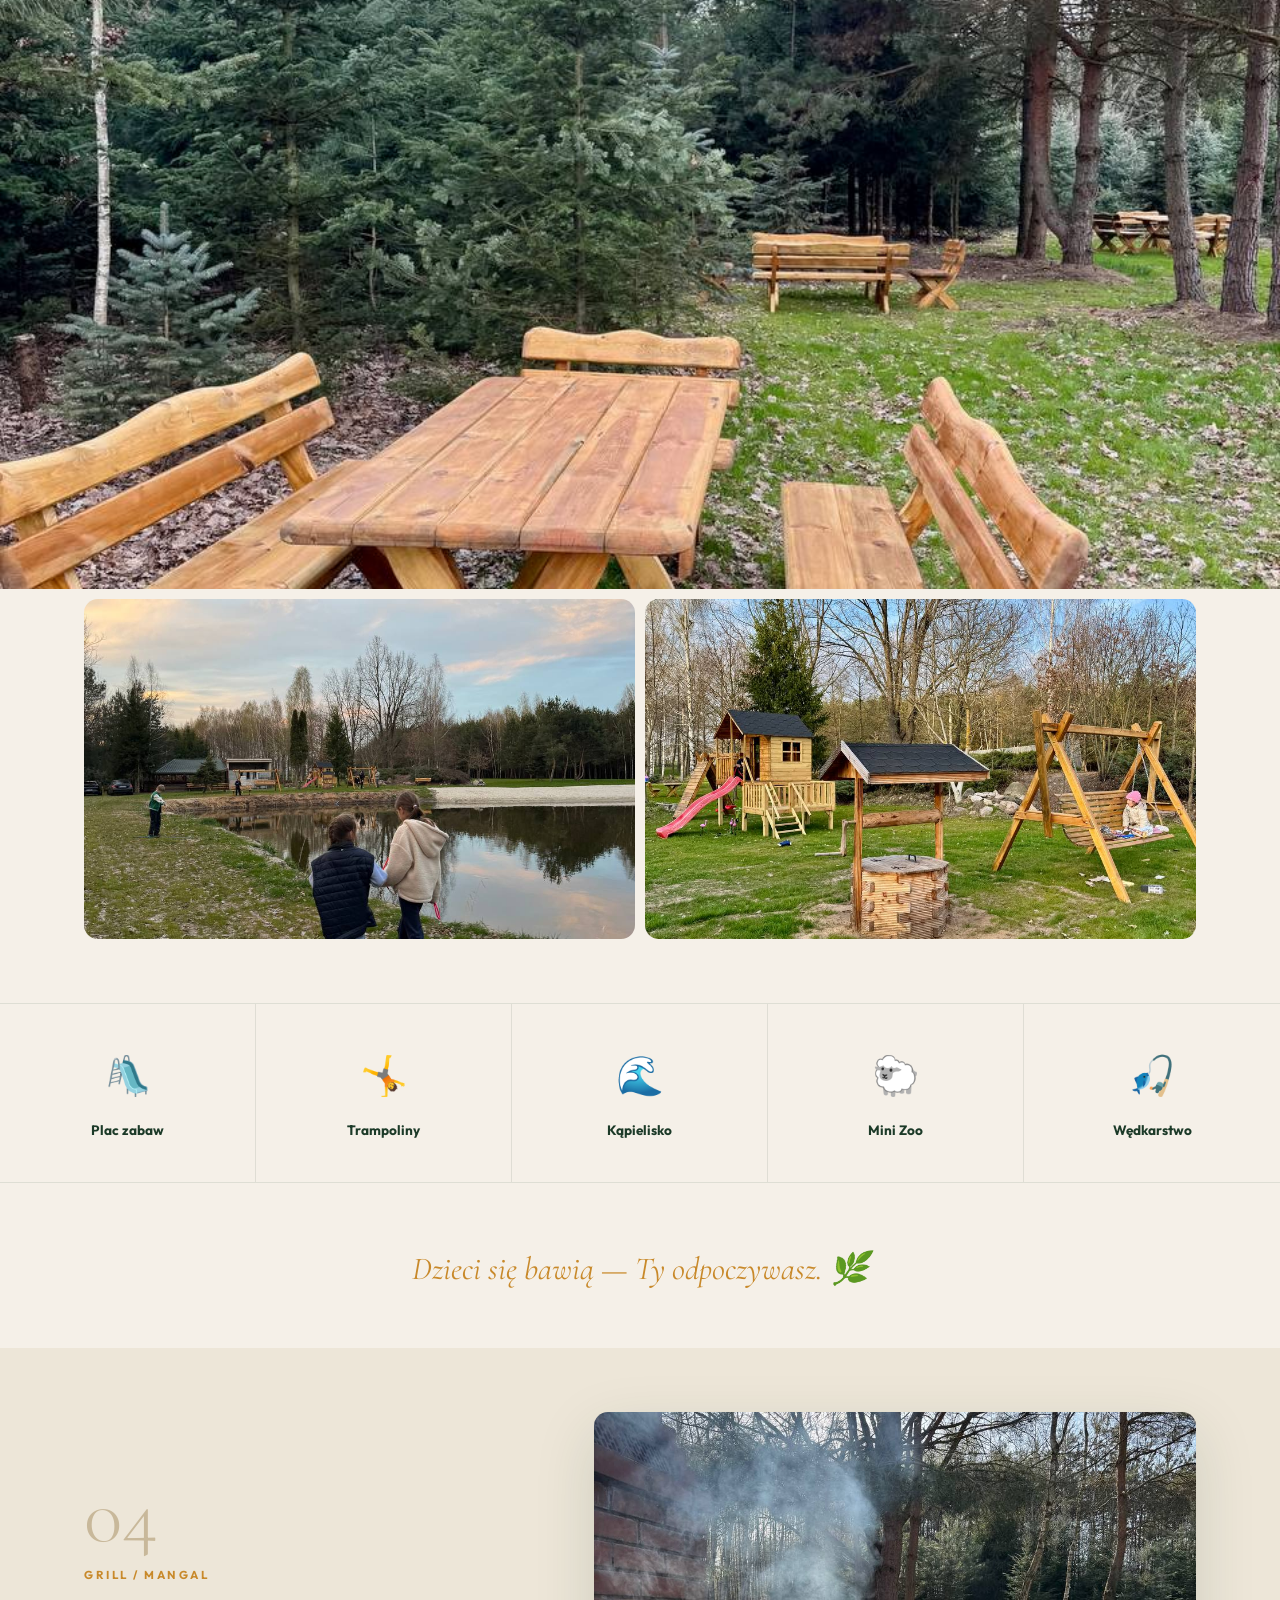
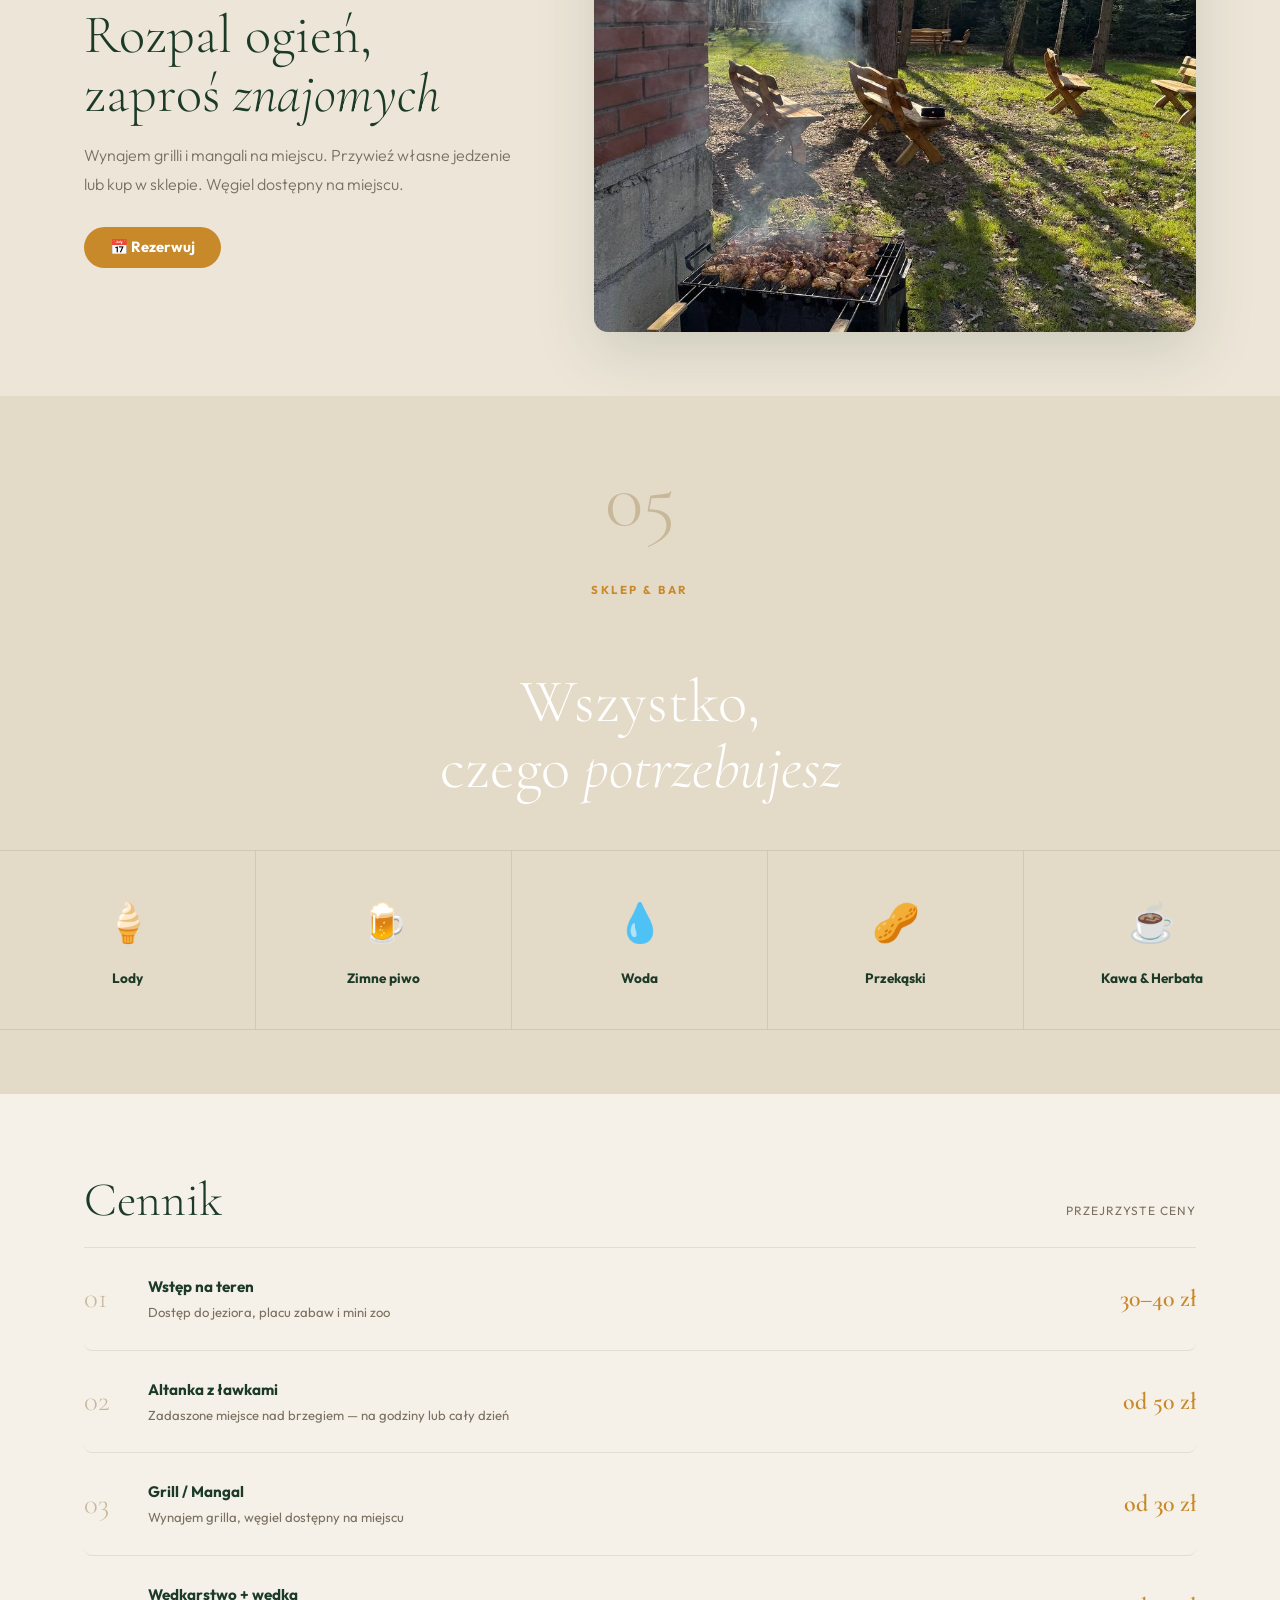
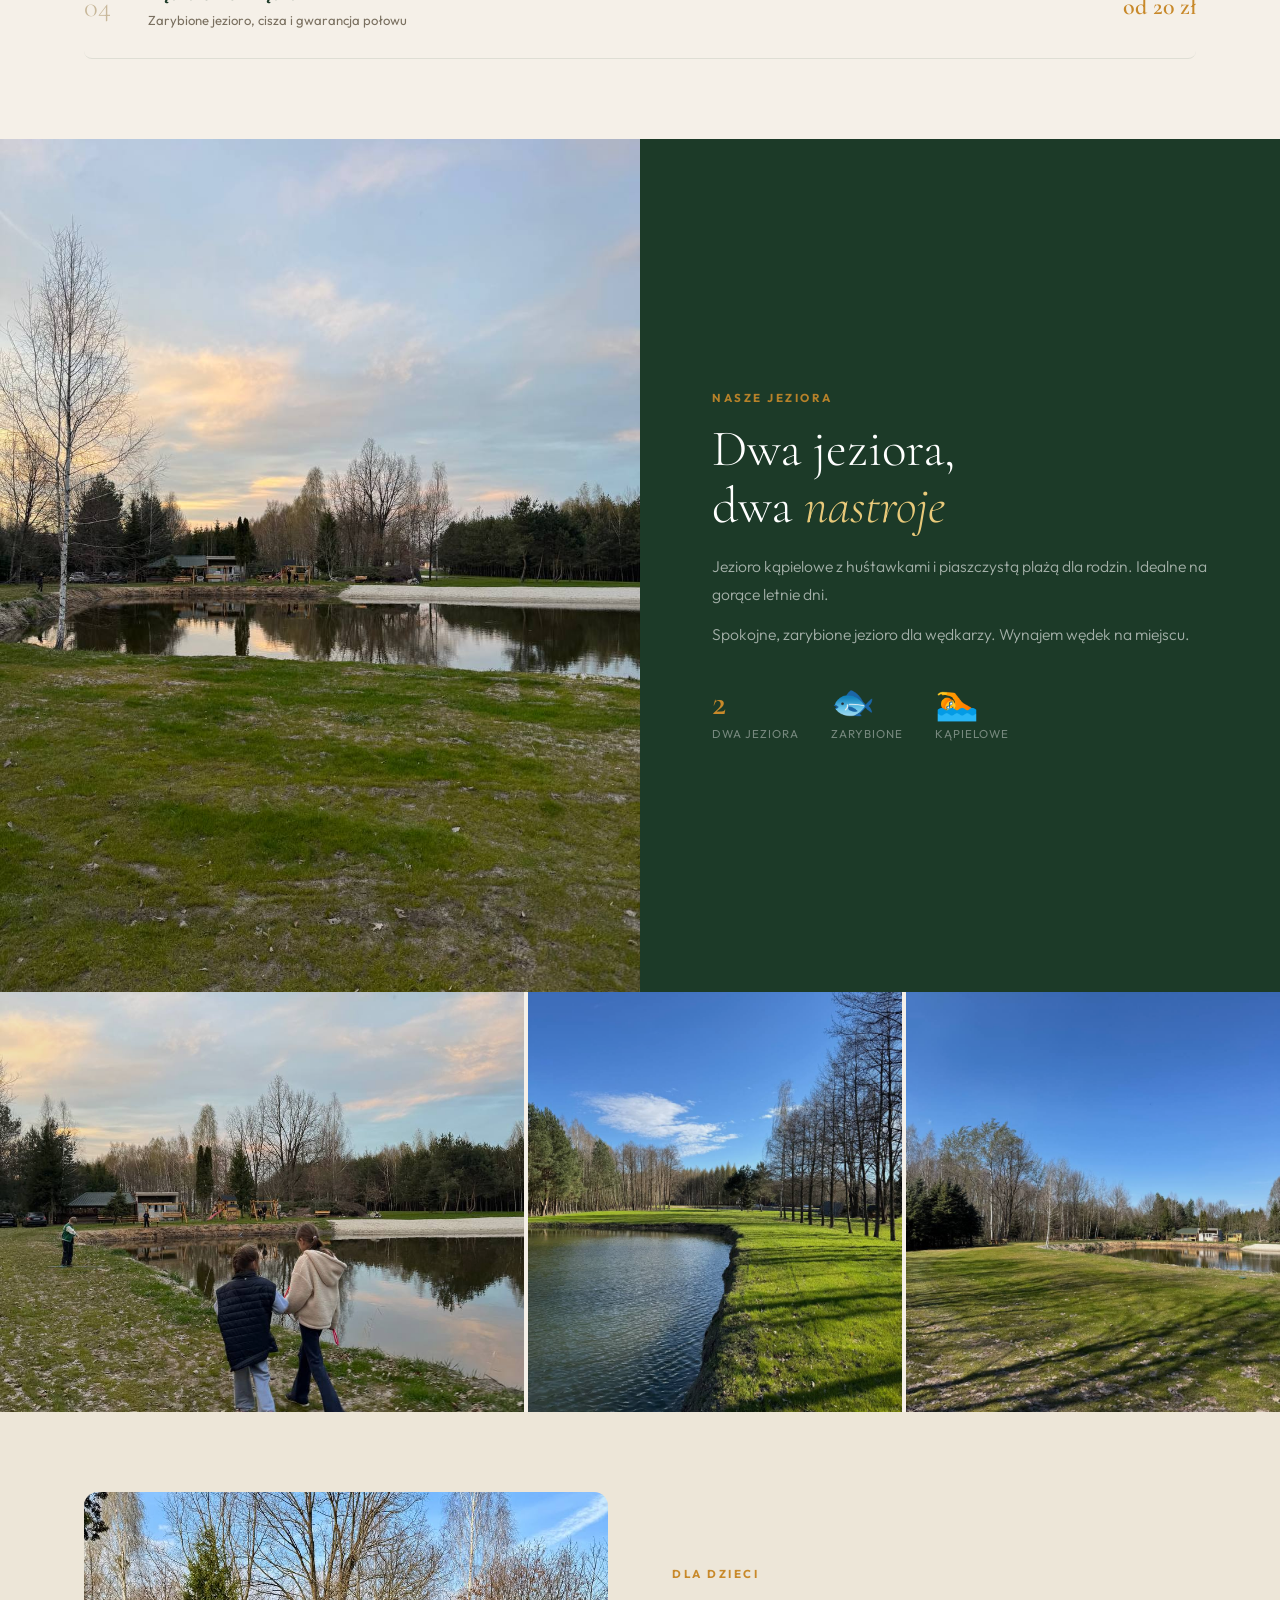
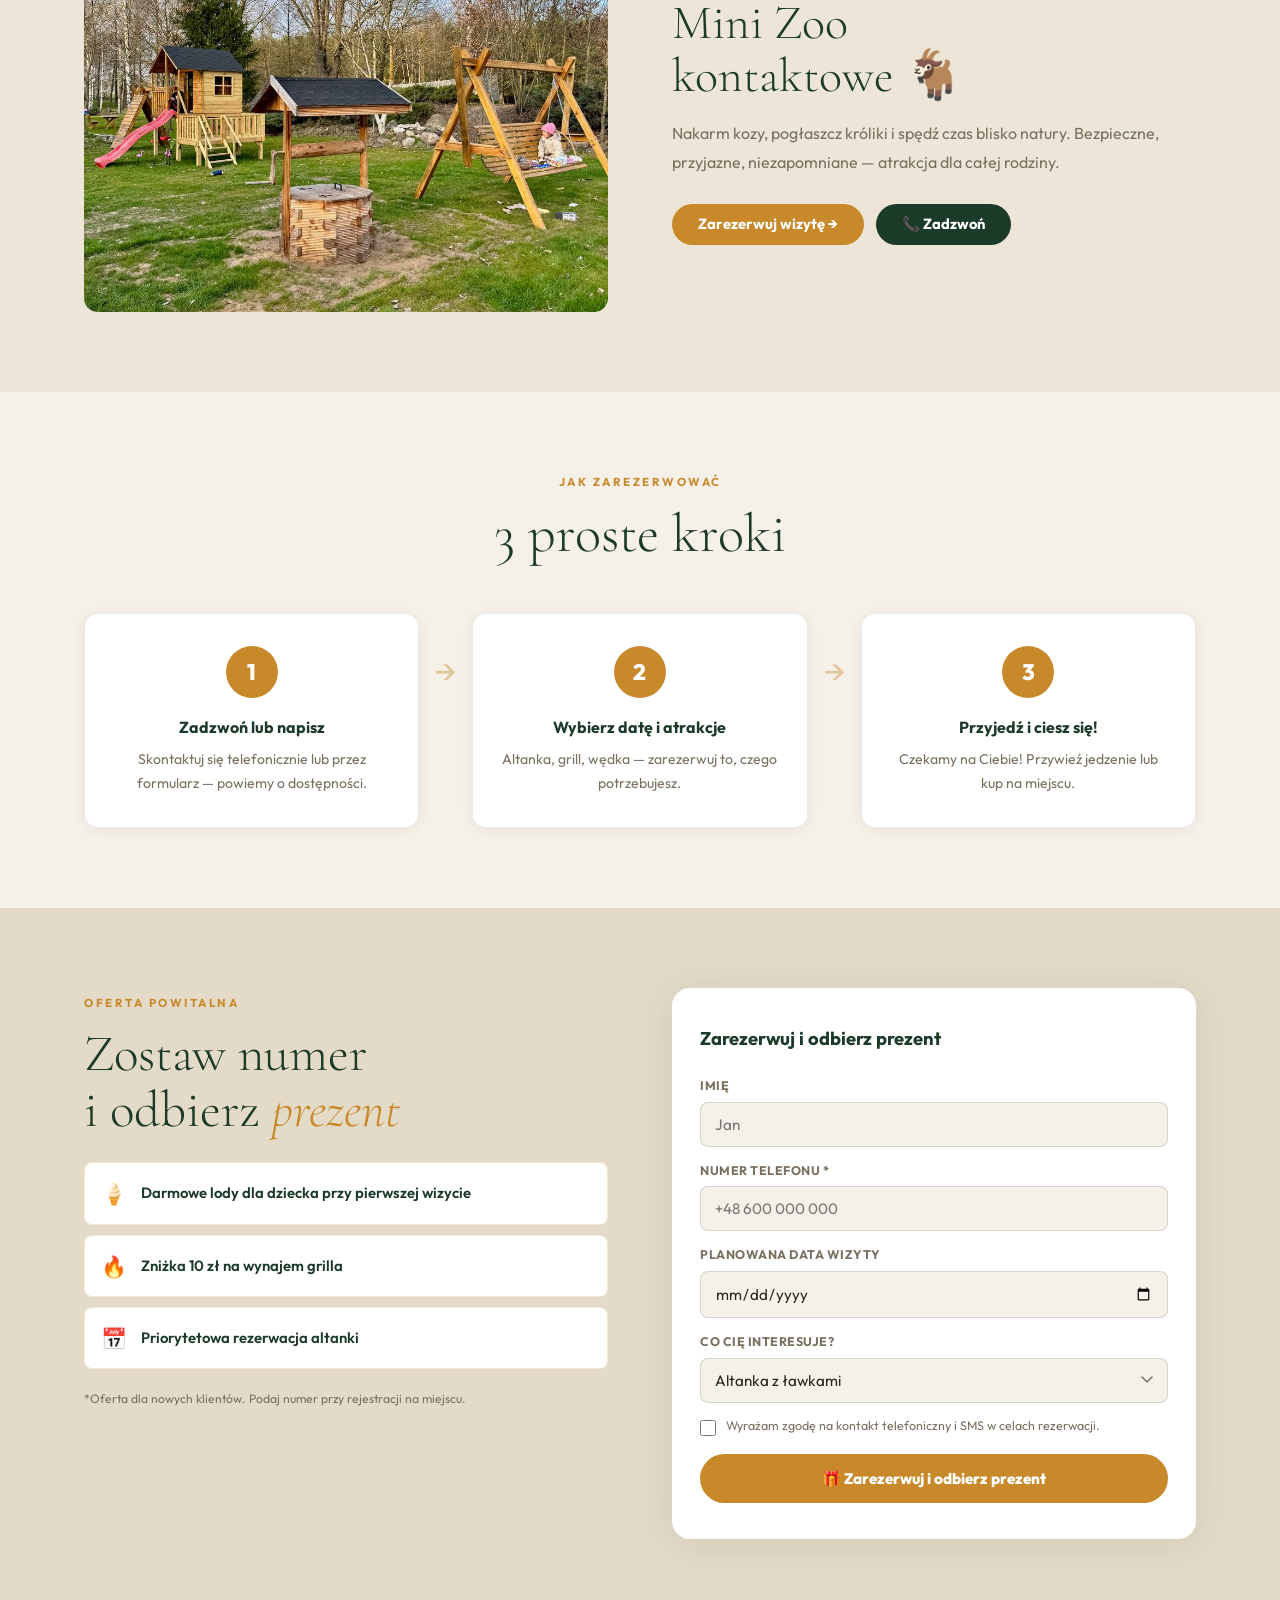
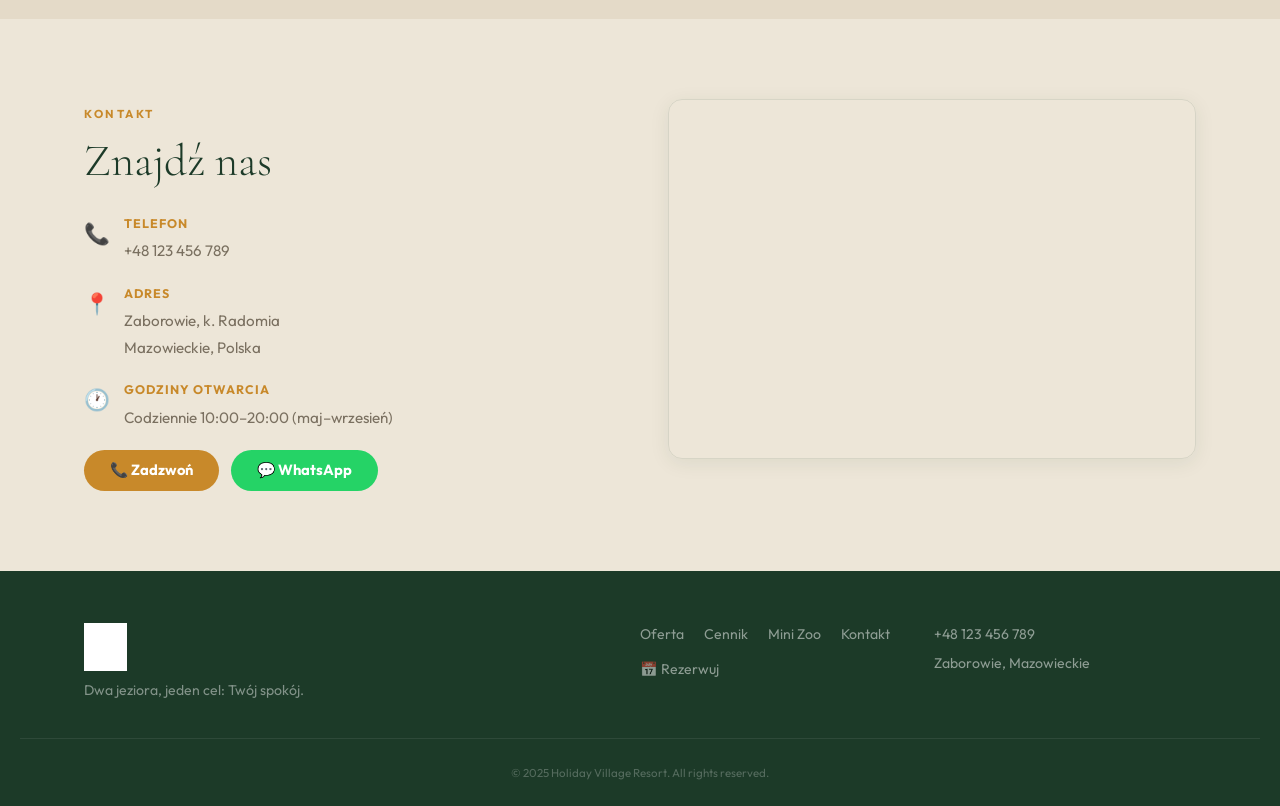
==== commit f9fc974d: "Add logo, update phone number and working hours" ====
--- a/index.html
+++ b/index.html
@@ -15,14 +15,14 @@
 
 <!-- ── MOBILE STICKY CTA ── -->
 <div class="sticky-bar">
-  <a href="tel:+48123456789" class="sticky-call" data-i18n="cta_call">📞 Zadzwoń</a>
+  <a href="tel:+48794969055" class="sticky-call" data-i18n="cta_call">📞 Zadzwoń</a>
   <a href="#lead" class="sticky-book" data-i18n="cta_book">📅 Rezerwuj</a>
 </div>
 
 <!-- ── HEADER ── -->
 <header id="hdr">
   <div class="hdr-inner">
-    <a href="#" class="logo" data-i18n="site_name">Holiday Village</a>
+    <a href="/" class="logo"><img src="images/logo.png" alt="Holiday Village" class="logo-img"></a>
 
     <nav class="desk-nav">
       <a href="#offer"   data-i18n="nav_offer">Oferta</a>
@@ -39,7 +39,7 @@
         <button class="lbtn" data-lang="en">EN</button>
         <button class="lbtn" data-lang="ru">RU</button>
       </div>
-      <a href="tel:+48123456789" class="btn-hdr desk-only" data-i18n="cta_call">📞 Zadzwoń</a>
+      <a href="tel:+48794969055" class="btn-hdr desk-only" data-i18n="cta_call">📞 Zadzwoń</a>
       <button class="burger" id="burger" aria-label="Menu">
         <span></span><span></span><span></span>
       </button>
@@ -53,7 +53,7 @@
     <a href="#zoo"     data-i18n="nav_zoo">Mini Zoo</a>
     <a href="#prices"  data-i18n="nav_prices">Cennik</a>
     <a href="#contact" data-i18n="nav_contact">Kontakt</a>
-    <a href="tel:+48123456789" class="btn-hdr" style="align-self:flex-start;margin-top:4px;" data-i18n="cta_call">📞 Zadzwoń</a>
+    <a href="tel:+48794969055" class="btn-hdr" style="align-self:flex-start;margin-top:4px;" data-i18n="cta_call">📞 Zadzwoń</a>
   </nav>
 </header>
 
@@ -67,7 +67,7 @@
     <p class="hero-sub" data-i18n="hero_subtitle">Dwa jeziora · Mini Zoo · Grill · Plac zabaw · Wędkarstwo</p>
     <div class="hero-btns">
       <a href="#lead"            class="btn-gold btn-lg" data-i18n="cta_book">📅 Zarezerwuj stolik</a>
-      <a href="tel:+48123456789" class="btn-ghost btn-lg" data-i18n="cta_call">📞 Zadzwoń</a>
+      <a href="tel:+48794969055" class="btn-ghost btn-lg" data-i18n="cta_call">📞 Zadzwoń</a>
     </div>
     <div class="hero-phone">+48 123 456 789</div>
   </div>
@@ -322,7 +322,7 @@
       <p data-i18n="zoo_desc">Nakarm kozy, pogłaszcz króliki i spędź czas blisko natury. Bezpieczne, przyjazne, niezapomniane — atrakcja dla całej rodziny.</p>
       <div class="zoo-btns">
         <a href="#lead"            class="btn-gold"  data-i18n="zoo_cta">Zarezerwuj wizytę →</a>
-        <a href="tel:+48123456789" class="btn-forest" data-i18n="cta_call">📞 Zadzwoń</a>
+        <a href="tel:+48794969055" class="btn-forest" data-i18n="cta_call">📞 Zadzwoń</a>
       </div>
     </div>
   </div>
@@ -413,7 +413,7 @@
         <span>📞</span>
         <div>
           <strong data-i18n="contact_phone_label">Telefon</strong>
-          <a href="tel:+48123456789">+48 123 456 789</a>
+          <a href="tel:+48794969055">+48 123 456 789</a>
         </div>
       </div>
       <div class="c-item">
@@ -431,7 +431,7 @@
         </div>
       </div>
       <div class="c-btns">
-        <a href="tel:+48123456789"    class="btn-gold"  data-i18n="cta_call">📞 Zadzwoń</a>
+        <a href="tel:+48794969055"    class="btn-gold"  data-i18n="cta_call">📞 Zadzwoń</a>
         <a href="https://wa.me/48123456789" class="btn-wa" target="_blank" rel="noopener">💬 WhatsApp</a>
       </div>
     </div>
@@ -448,7 +448,7 @@
 <footer>
   <div class="wrap footer-inner">
     <div>
-      <div class="footer-logo" data-i18n="site_name">Holiday Village</div>
+      <div class="footer-logo"><img src="images/logo.png" alt="Holiday Village" style="height:48px;width:auto;filter:brightness(0) invert(1);"></div>
       <p data-i18n="footer_tagline">Dwa jeziora, jeden cel: Twój spokój.</p>
     </div>
     <nav class="footer-nav">
@@ -459,7 +459,7 @@
       <a href="#lead"    data-i18n="cta_book">Rezerwacja</a>
     </nav>
     <div class="footer-contact">
-      <a href="tel:+48123456789">+48 123 456 789</a>
+      <a href="tel:+48794969055">+48 123 456 789</a>
       <span>Zaborowie, Mazowieckie</span>
     </div>
   </div>
--- a/style.css
+++ b/style.css
@@ -135,12 +135,16 @@
 @media (min-width: 1024px) { .hdr-inner { padding: 20px 64px; } }
 
 .logo {
-  font-family: 'Cormorant Garamond', serif;
-  font-size: 1.2rem; font-weight: 600; letter-spacing: 2px;
-  text-transform: uppercase; color: #fff;
-  transition: color .35s; flex-shrink: 0;
-}
-header.scrolled .logo { color: var(--forest); }
+  display: flex; align-items: center;
+  flex-shrink: 0; transition: opacity .3s;
+}
+.logo:hover { opacity: 0.85; }
+.logo-img {
+  height: 44px; width: auto;
+  filter: brightness(0) invert(1);
+  transition: filter .35s;
+}
+header.scrolled .logo-img { filter: none; }
 
 .desk-nav { display: none; gap: 28px; align-items: center; }
 @media (min-width: 900px) { .desk-nav { display: flex; } }
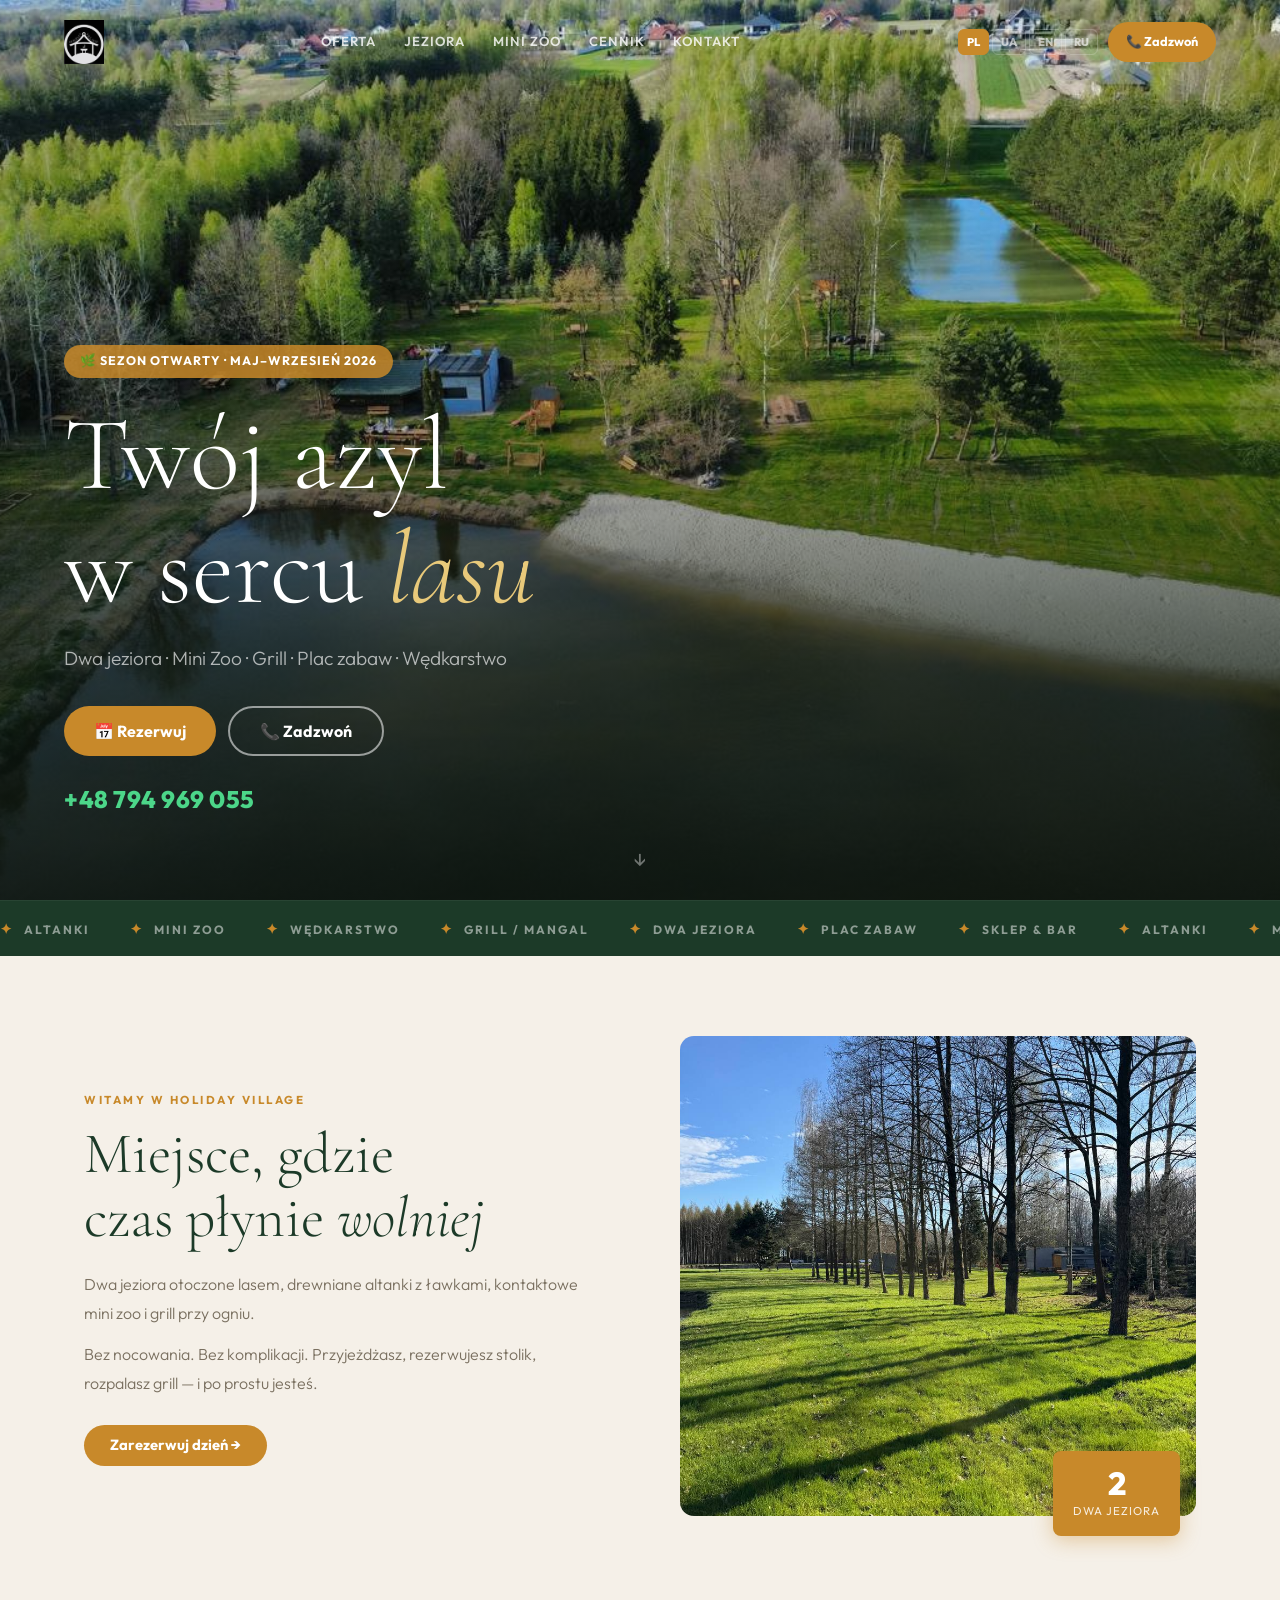
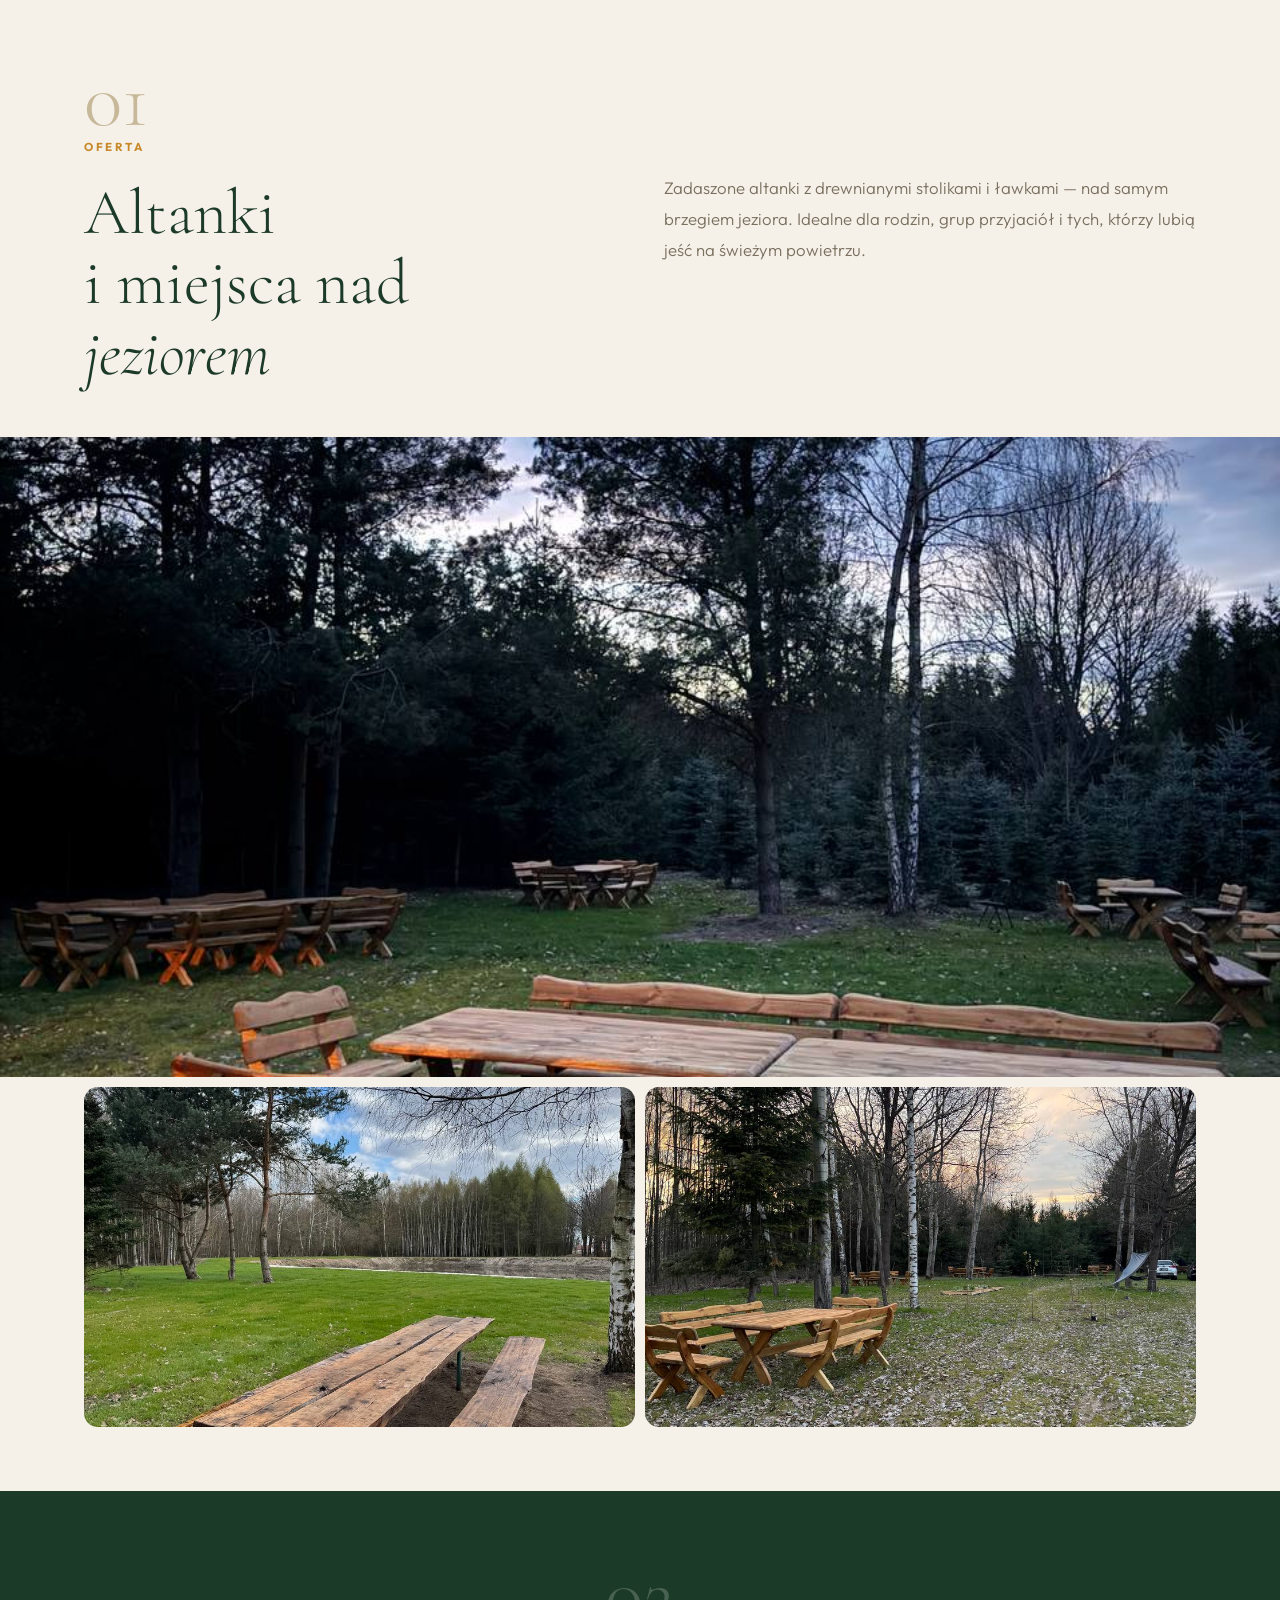
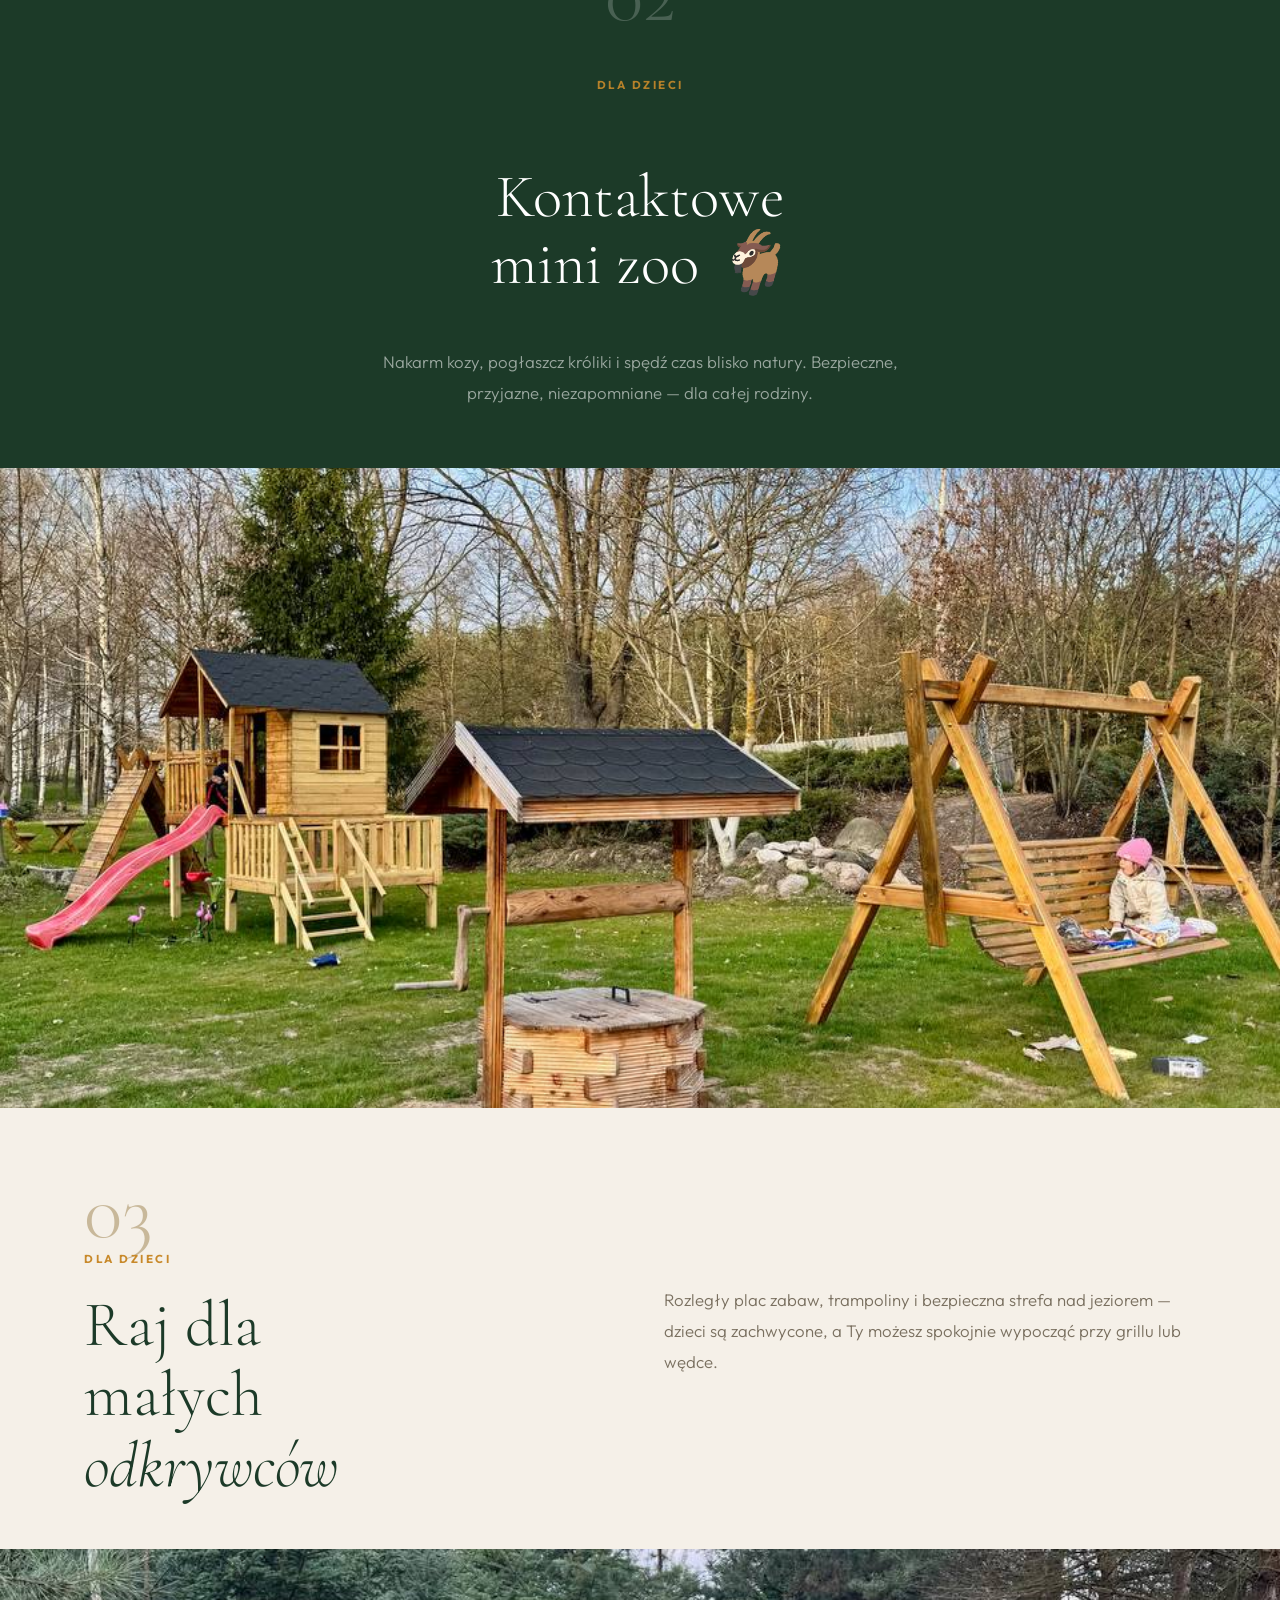
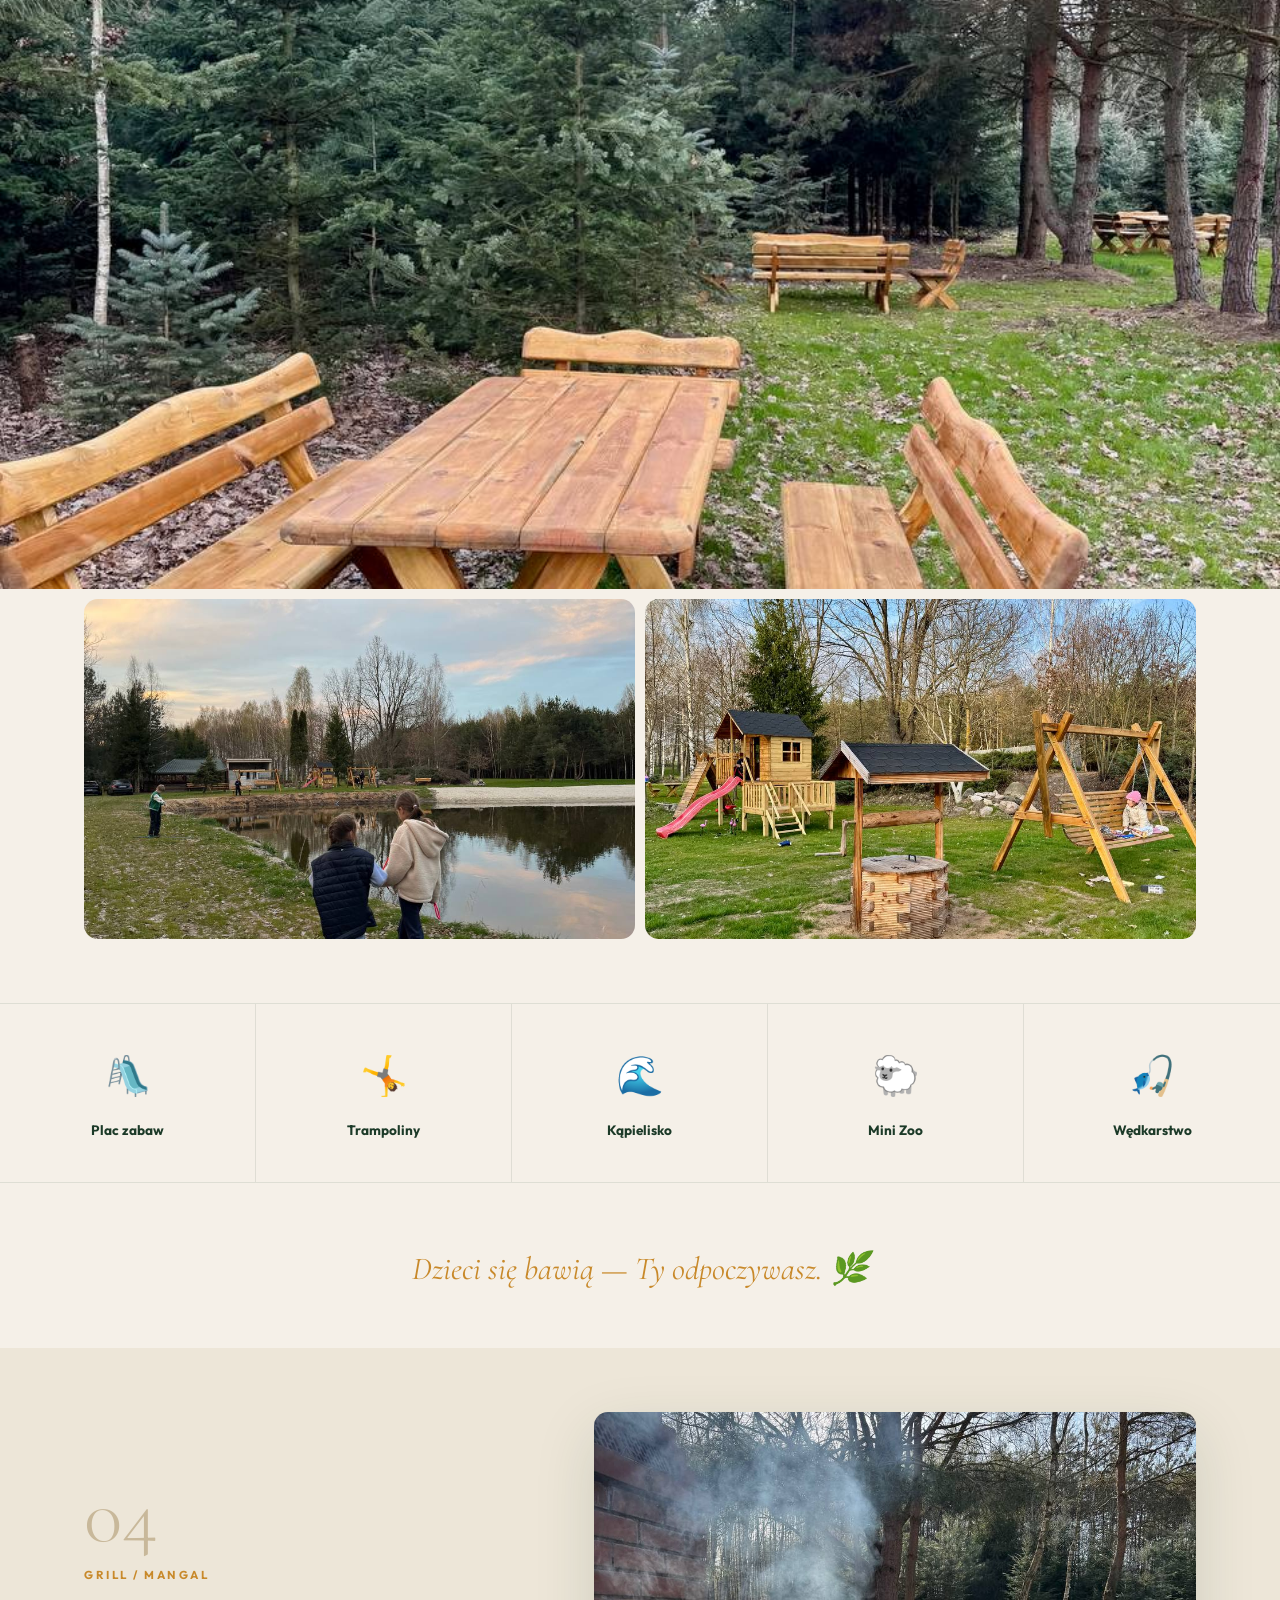
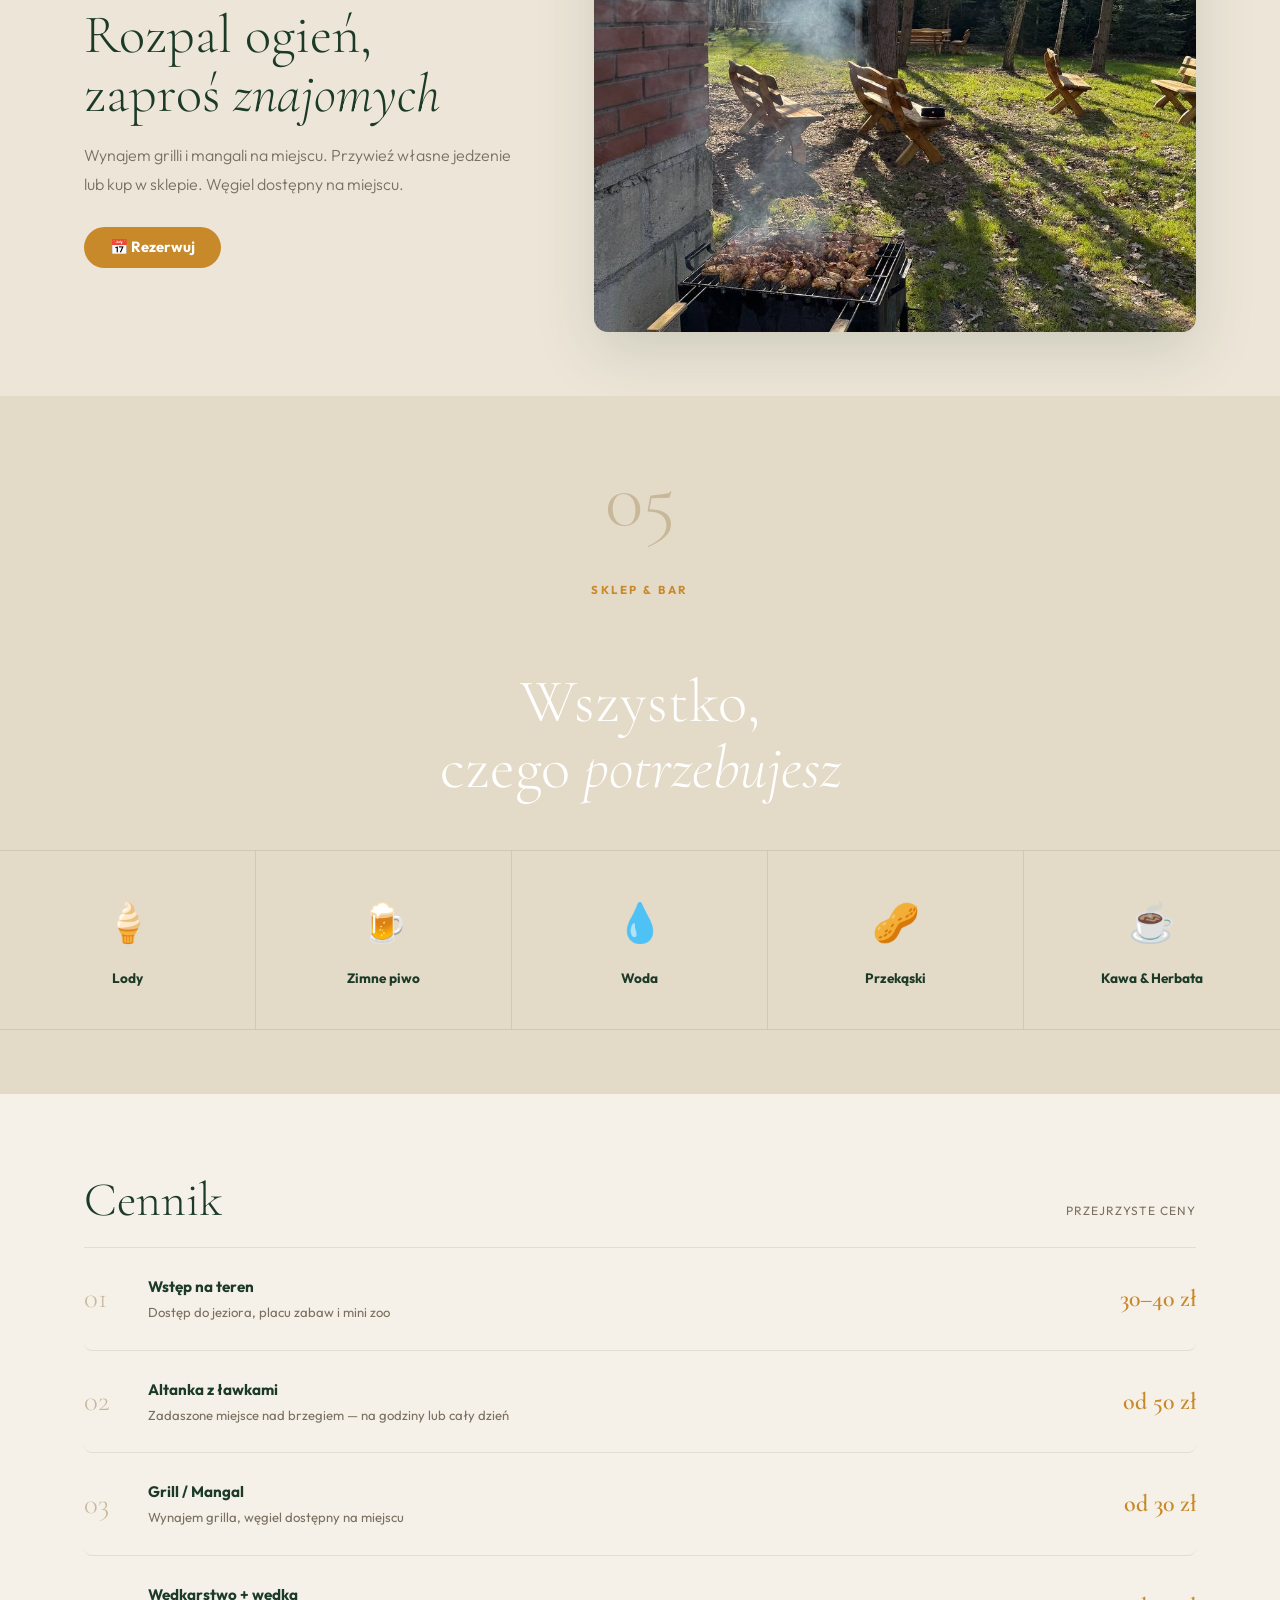
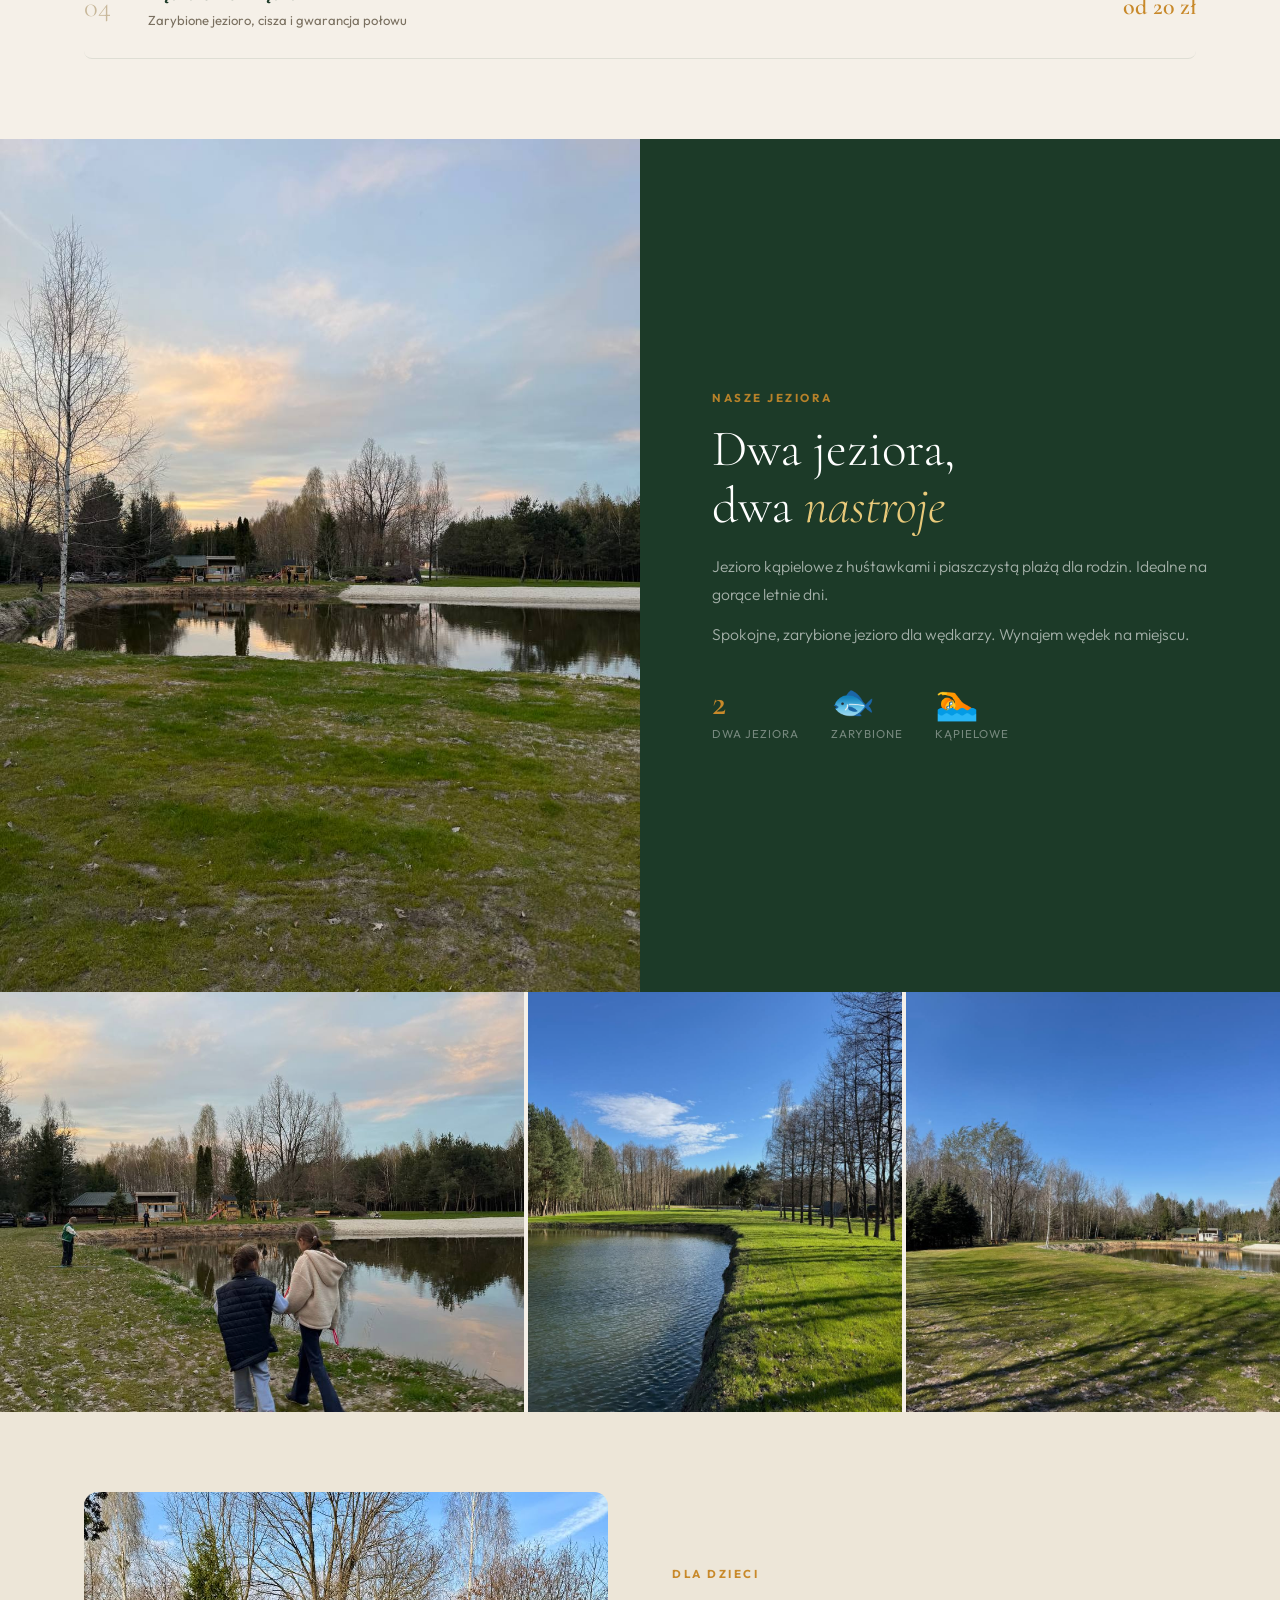
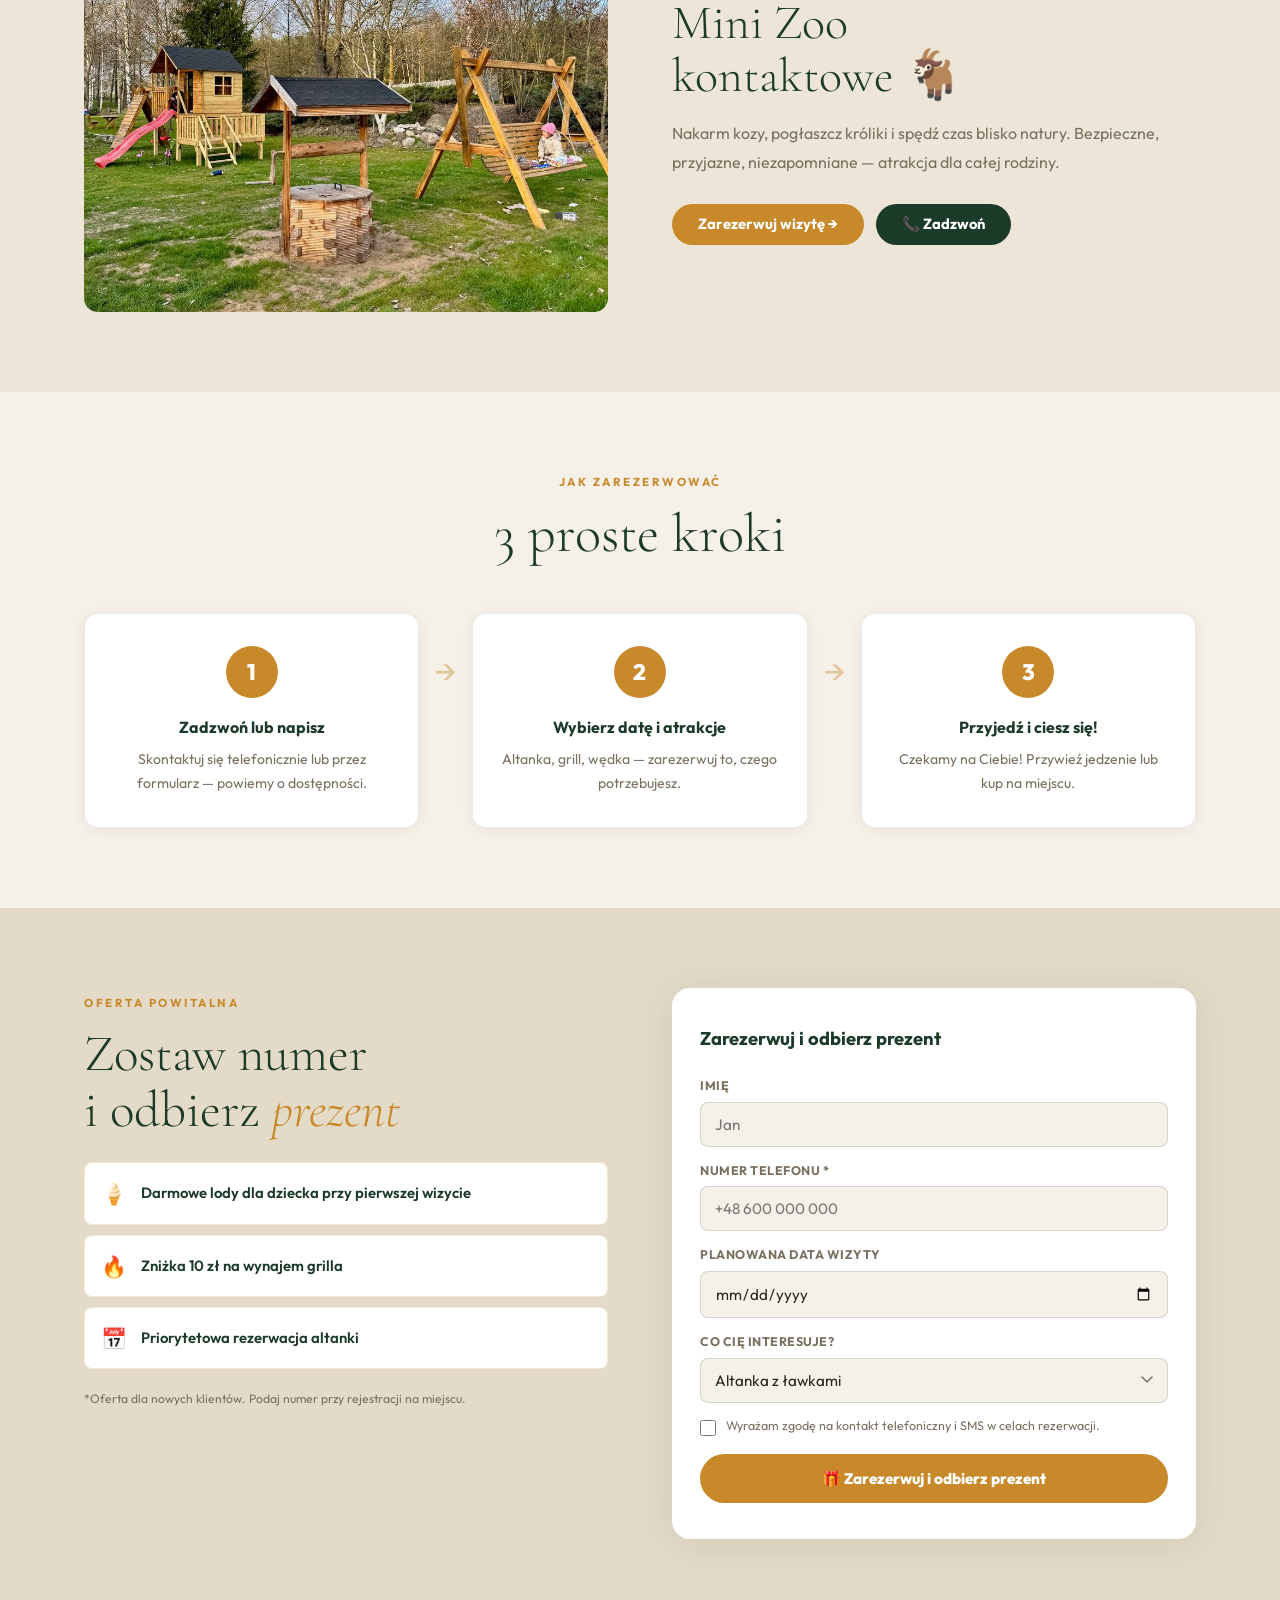
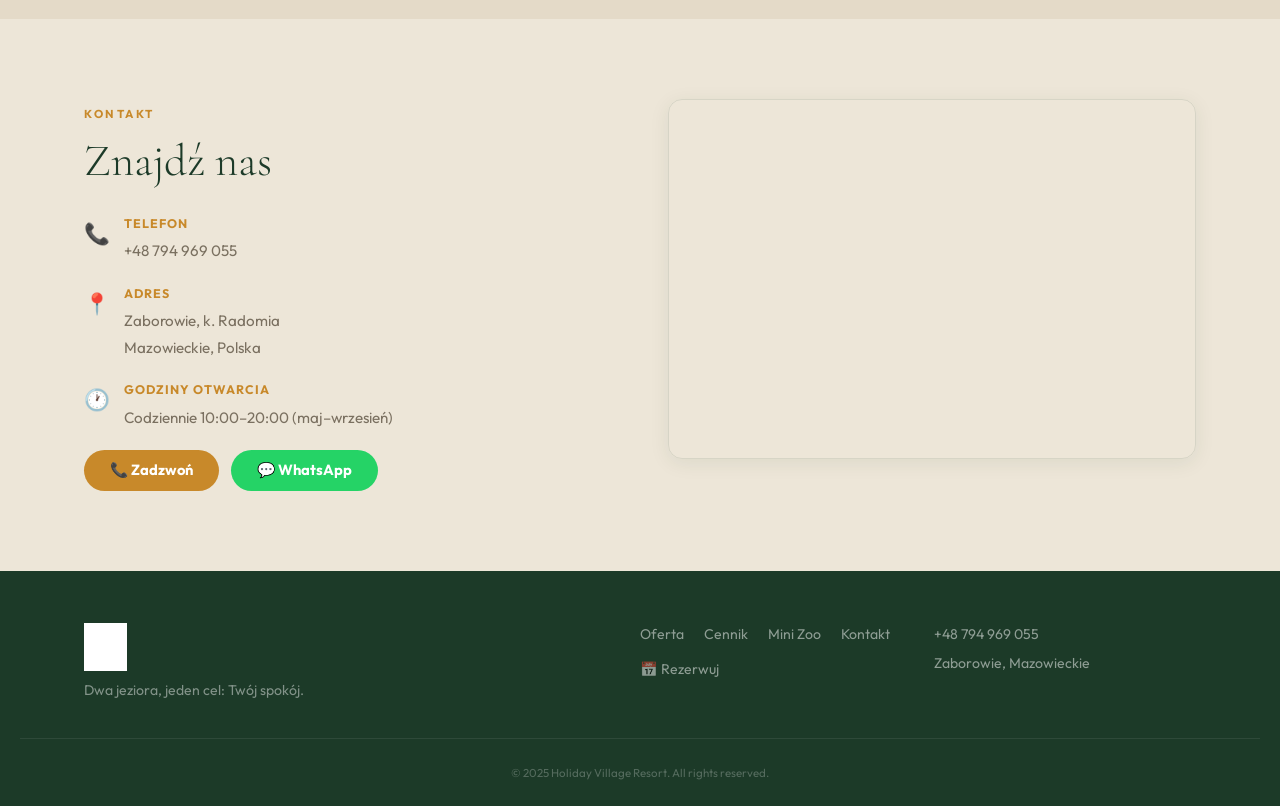
==== commit 009c8ddc: "Fix logo transparency and update phone number - Logo: use filter:invert(1) + mix-blend-mode:screen s" ====
--- a/index.html
+++ b/index.html
@@ -69,7 +69,7 @@
       <a href="#lead"            class="btn-gold btn-lg" data-i18n="cta_book">📅 Zarezerwuj stolik</a>
       <a href="tel:+48794969055" class="btn-ghost btn-lg" data-i18n="cta_call">📞 Zadzwoń</a>
     </div>
-    <div class="hero-phone">+48 123 456 789</div>
+    <div class="hero-phone">+48 794 969 055</div>
   </div>
   <div class="hero-scroll">↓</div>
 </section>
@@ -413,7 +413,7 @@
         <span>📞</span>
         <div>
           <strong data-i18n="contact_phone_label">Telefon</strong>
-          <a href="tel:+48794969055">+48 123 456 789</a>
+          <a href="tel:+48794969055">+48 794 969 055</a>
         </div>
       </div>
       <div class="c-item">
@@ -459,7 +459,7 @@
       <a href="#lead"    data-i18n="cta_book">Rezerwacja</a>
     </nav>
     <div class="footer-contact">
-      <a href="tel:+48794969055">+48 123 456 789</a>
+      <a href="tel:+48794969055">+48 794 969 055</a>
       <span>Zaborowie, Mazowieckie</span>
     </div>
   </div>
--- a/style.css
+++ b/style.css
@@ -141,10 +141,11 @@
 .logo:hover { opacity: 0.85; }
 .logo-img {
   height: 44px; width: auto;
-  filter: brightness(0) invert(1);
+  filter: invert(1);
+  mix-blend-mode: screen;
   transition: filter .35s;
 }
-header.scrolled .logo-img { filter: none; }
+header.scrolled .logo-img { filter: invert(1); }
 
 .desk-nav { display: none; gap: 28px; align-items: center; }
 @media (min-width: 900px) { .desk-nav { display: flex; } }
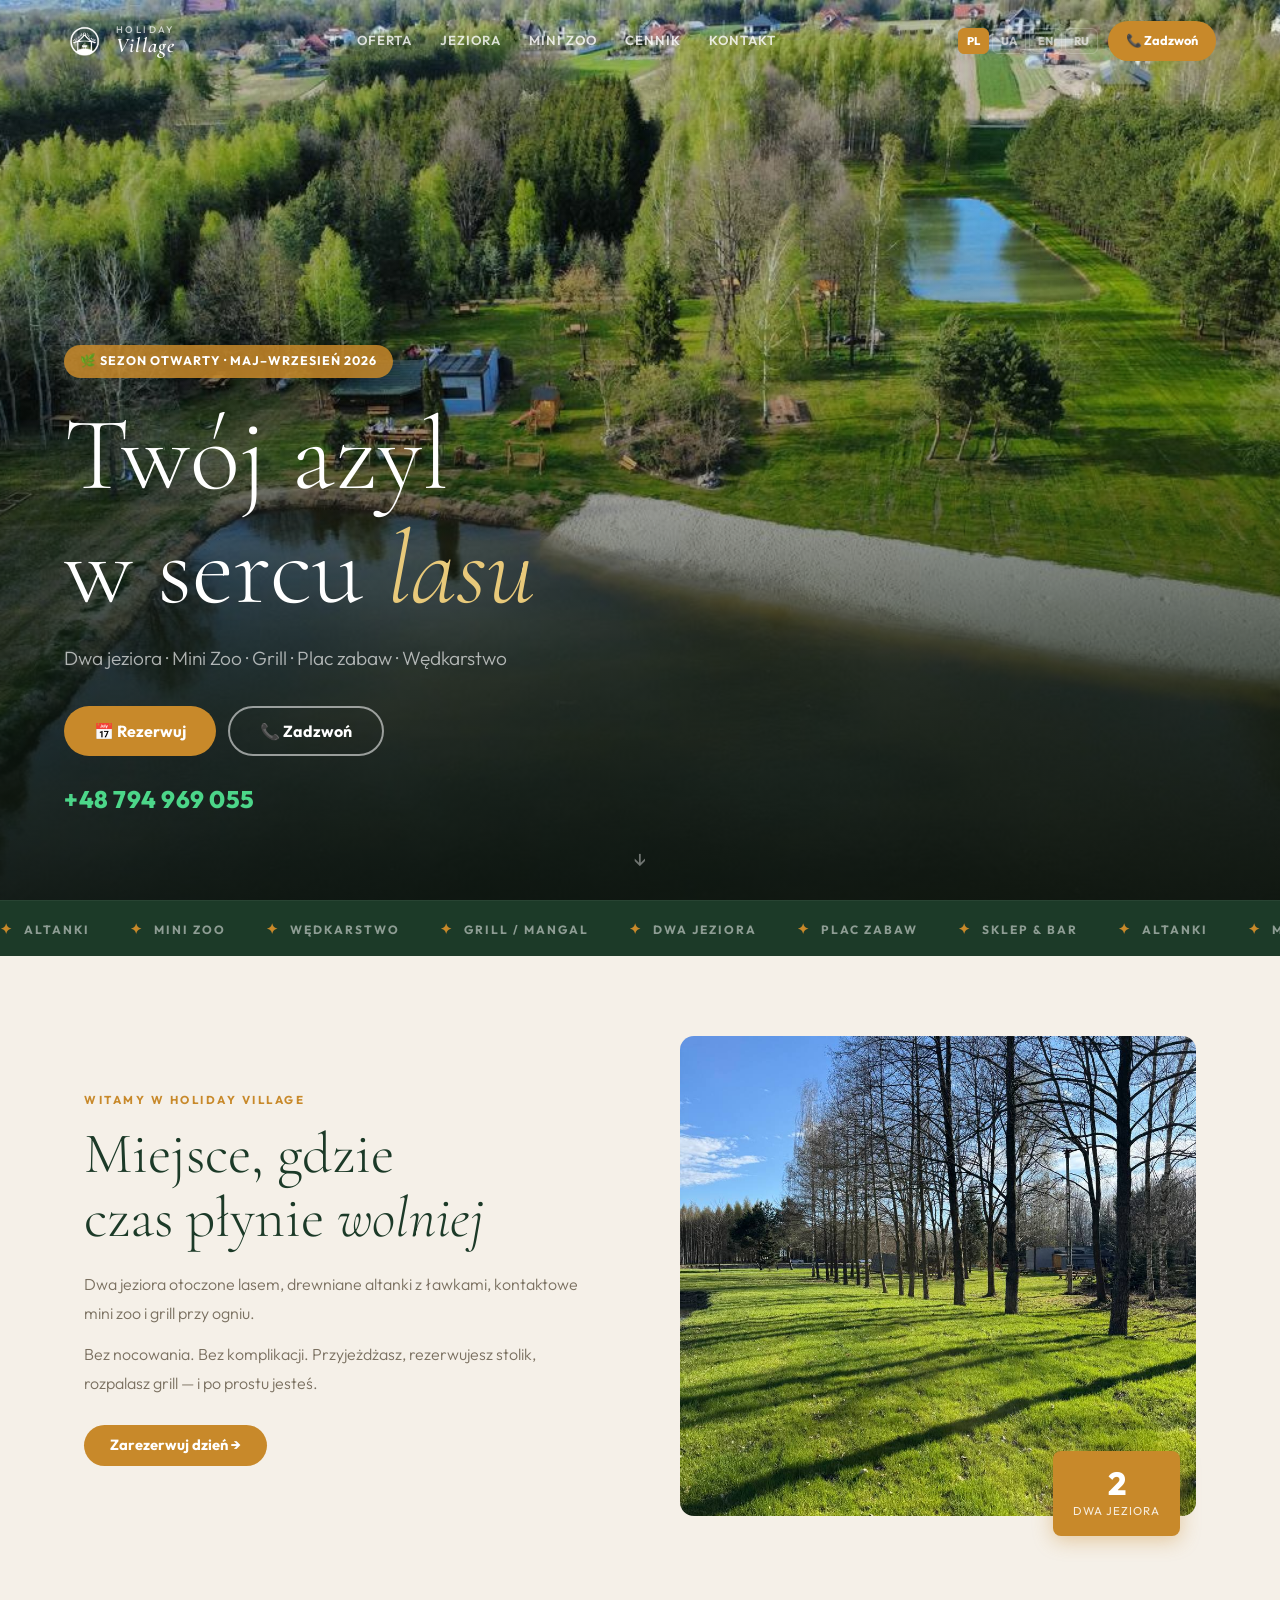
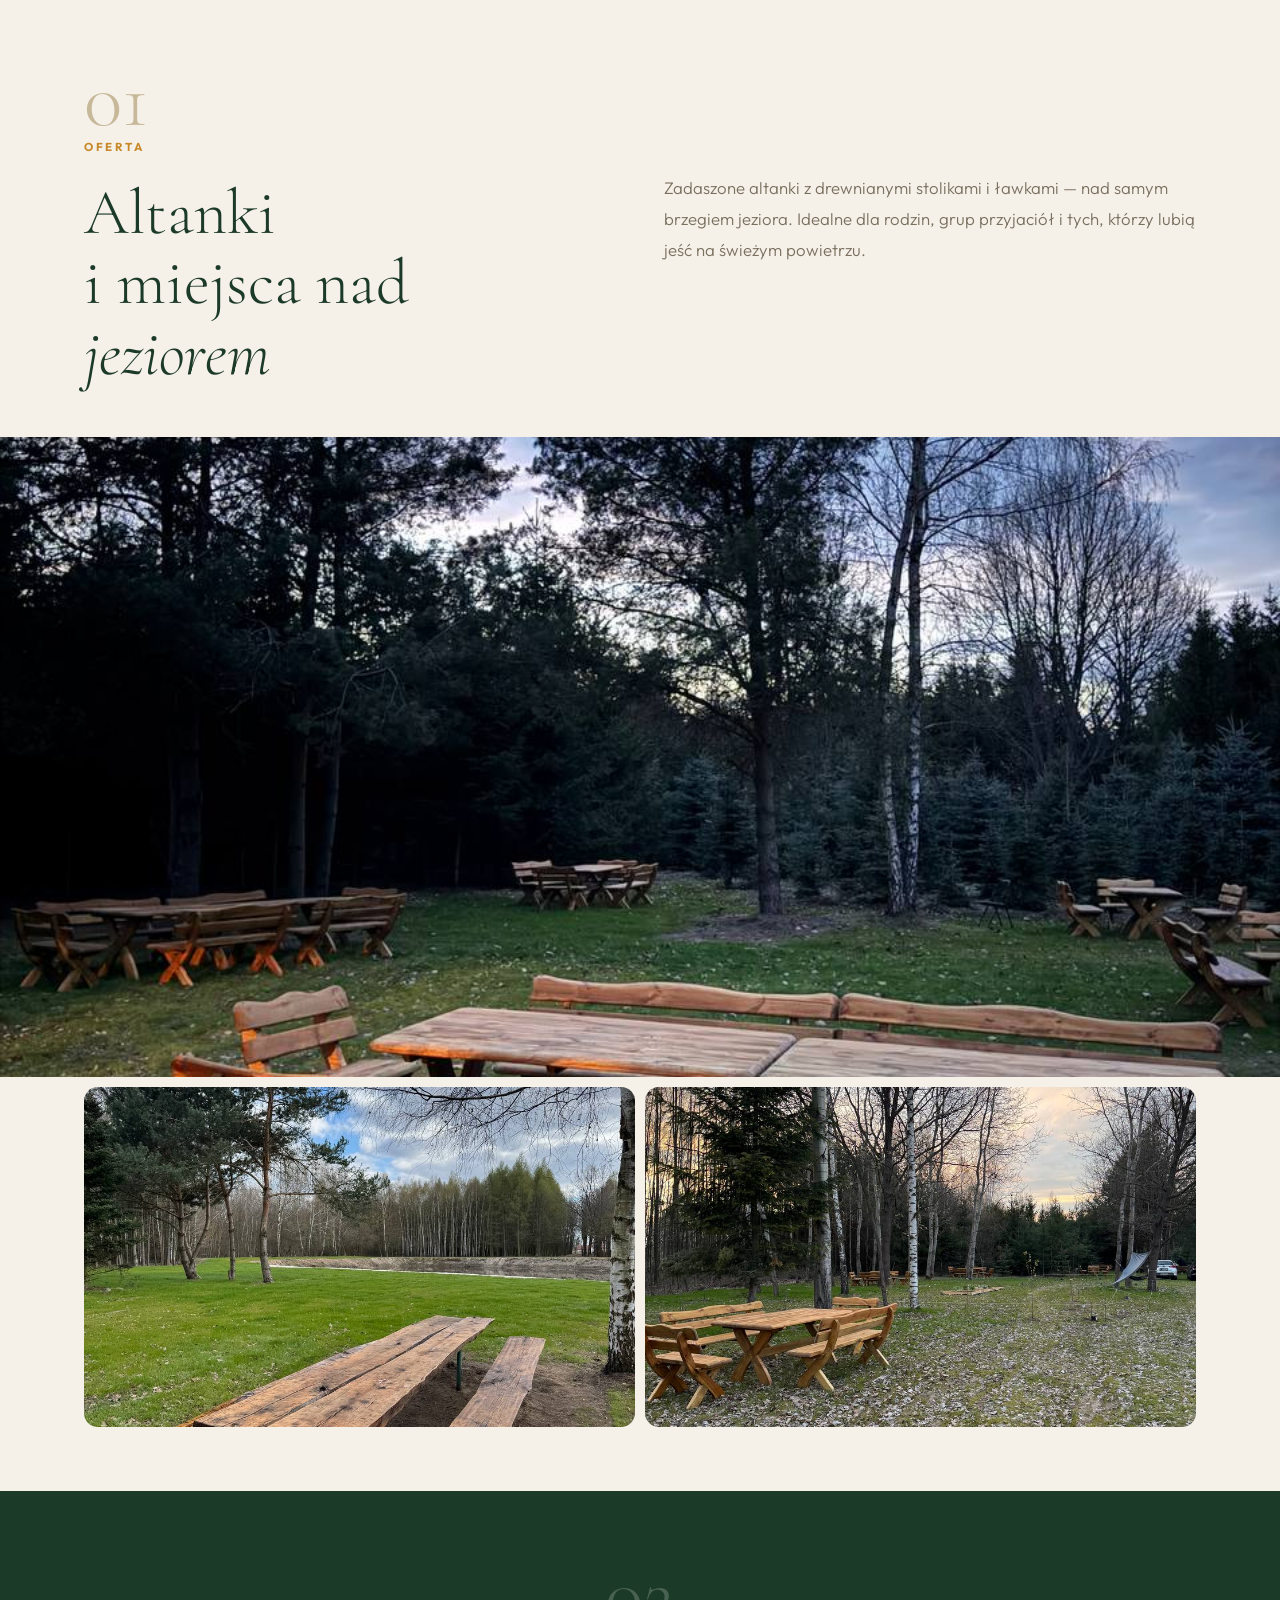
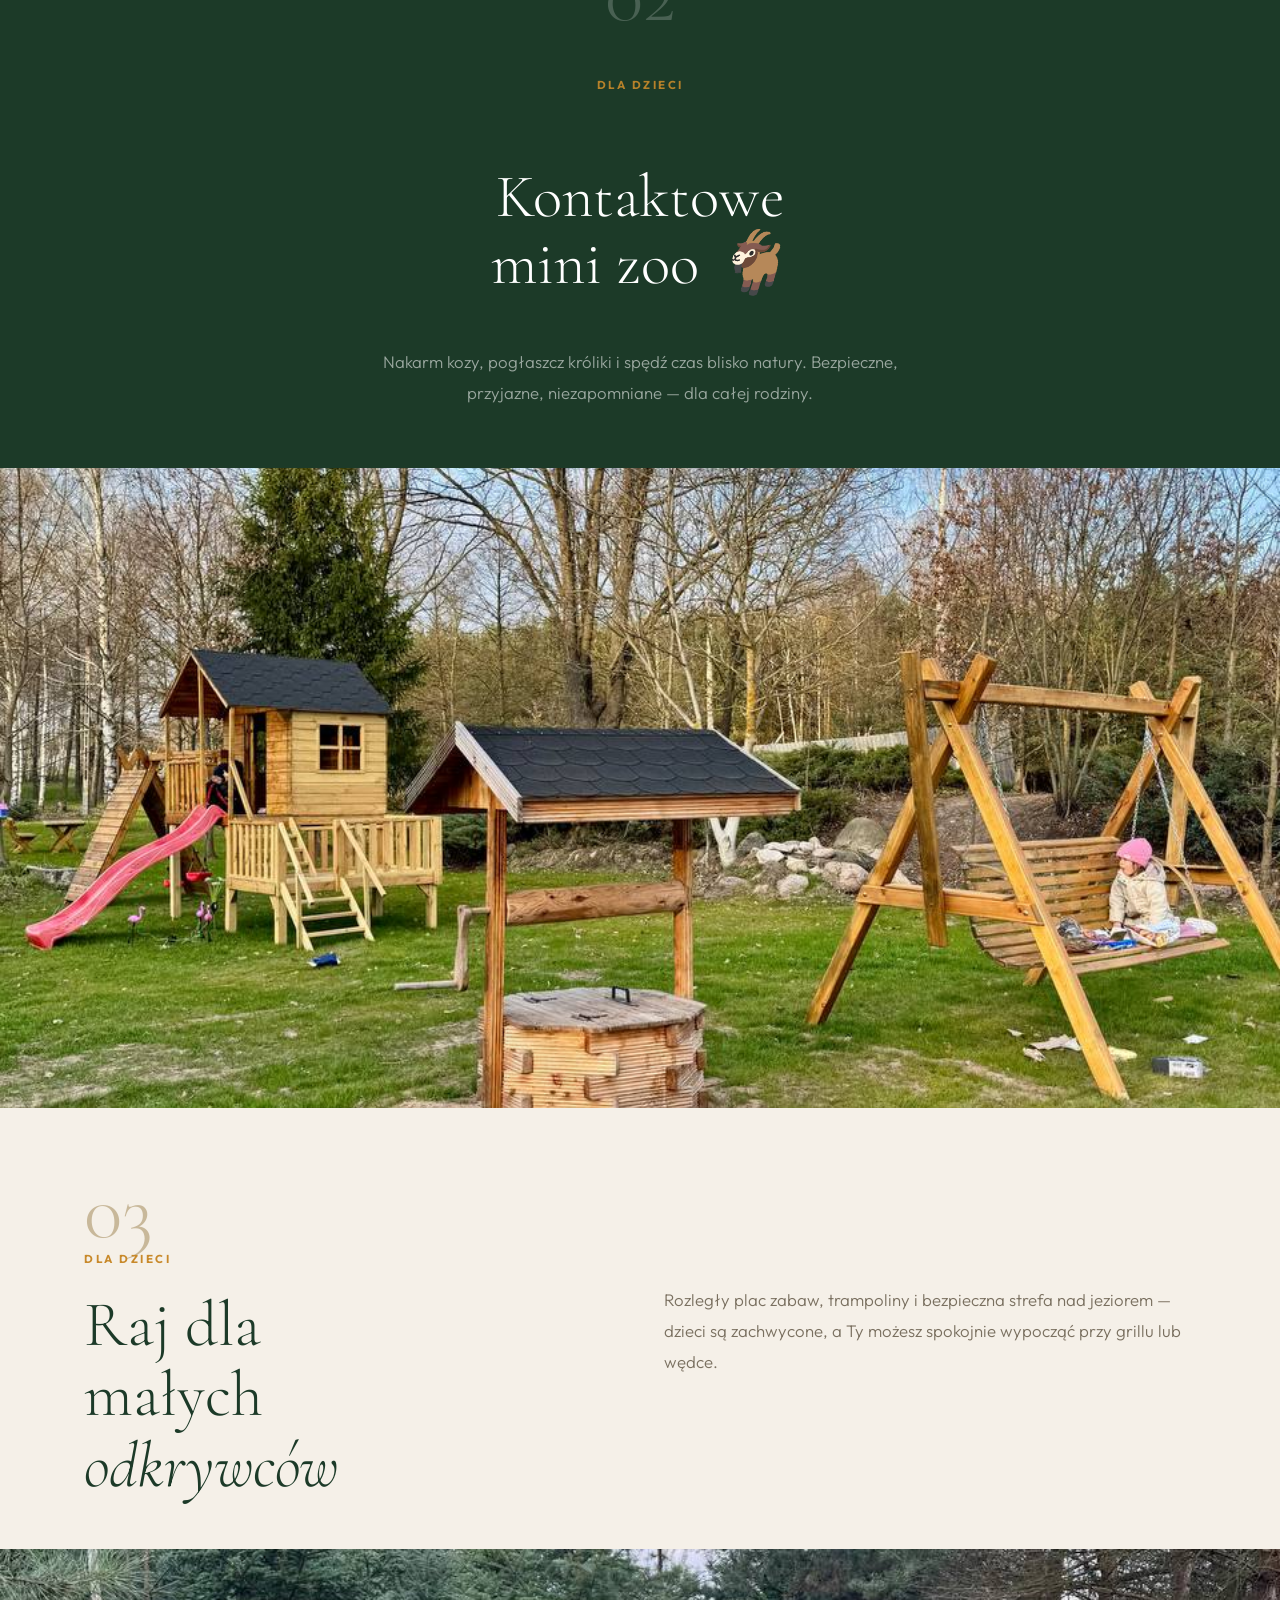
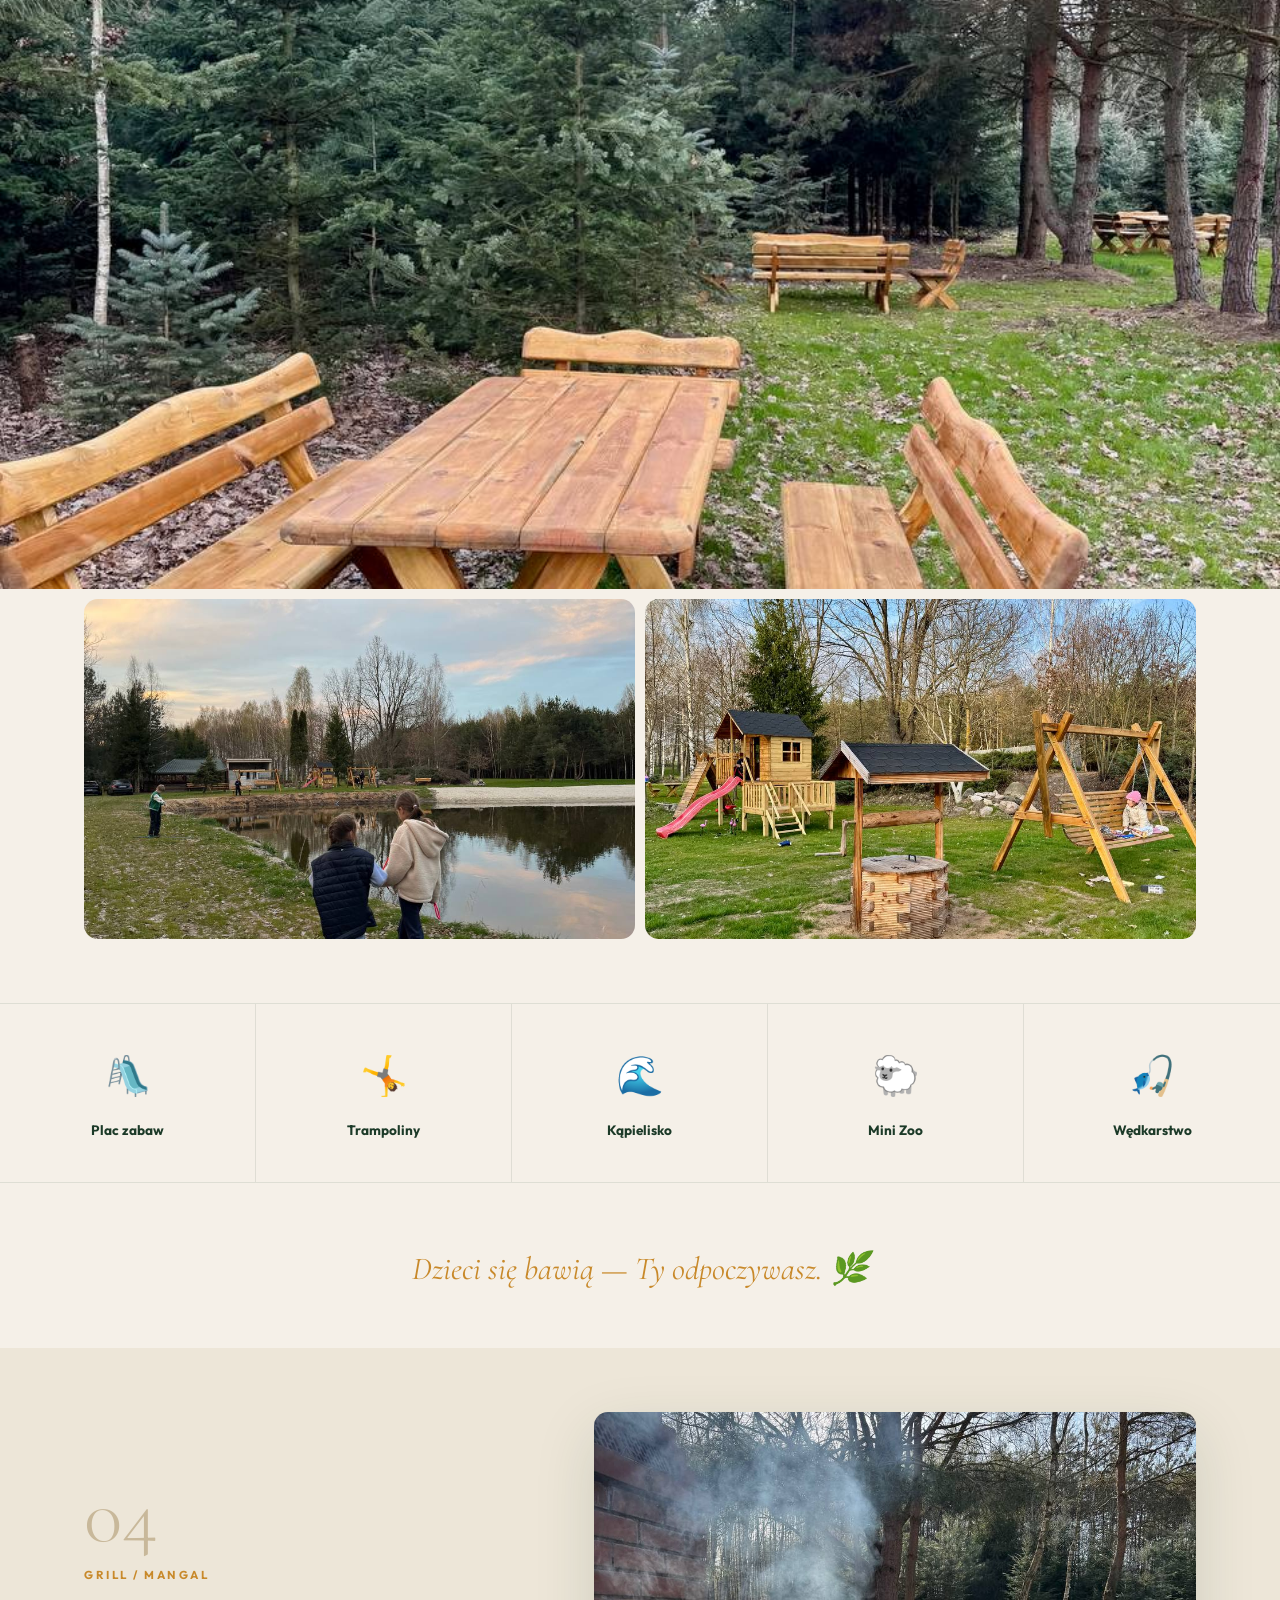
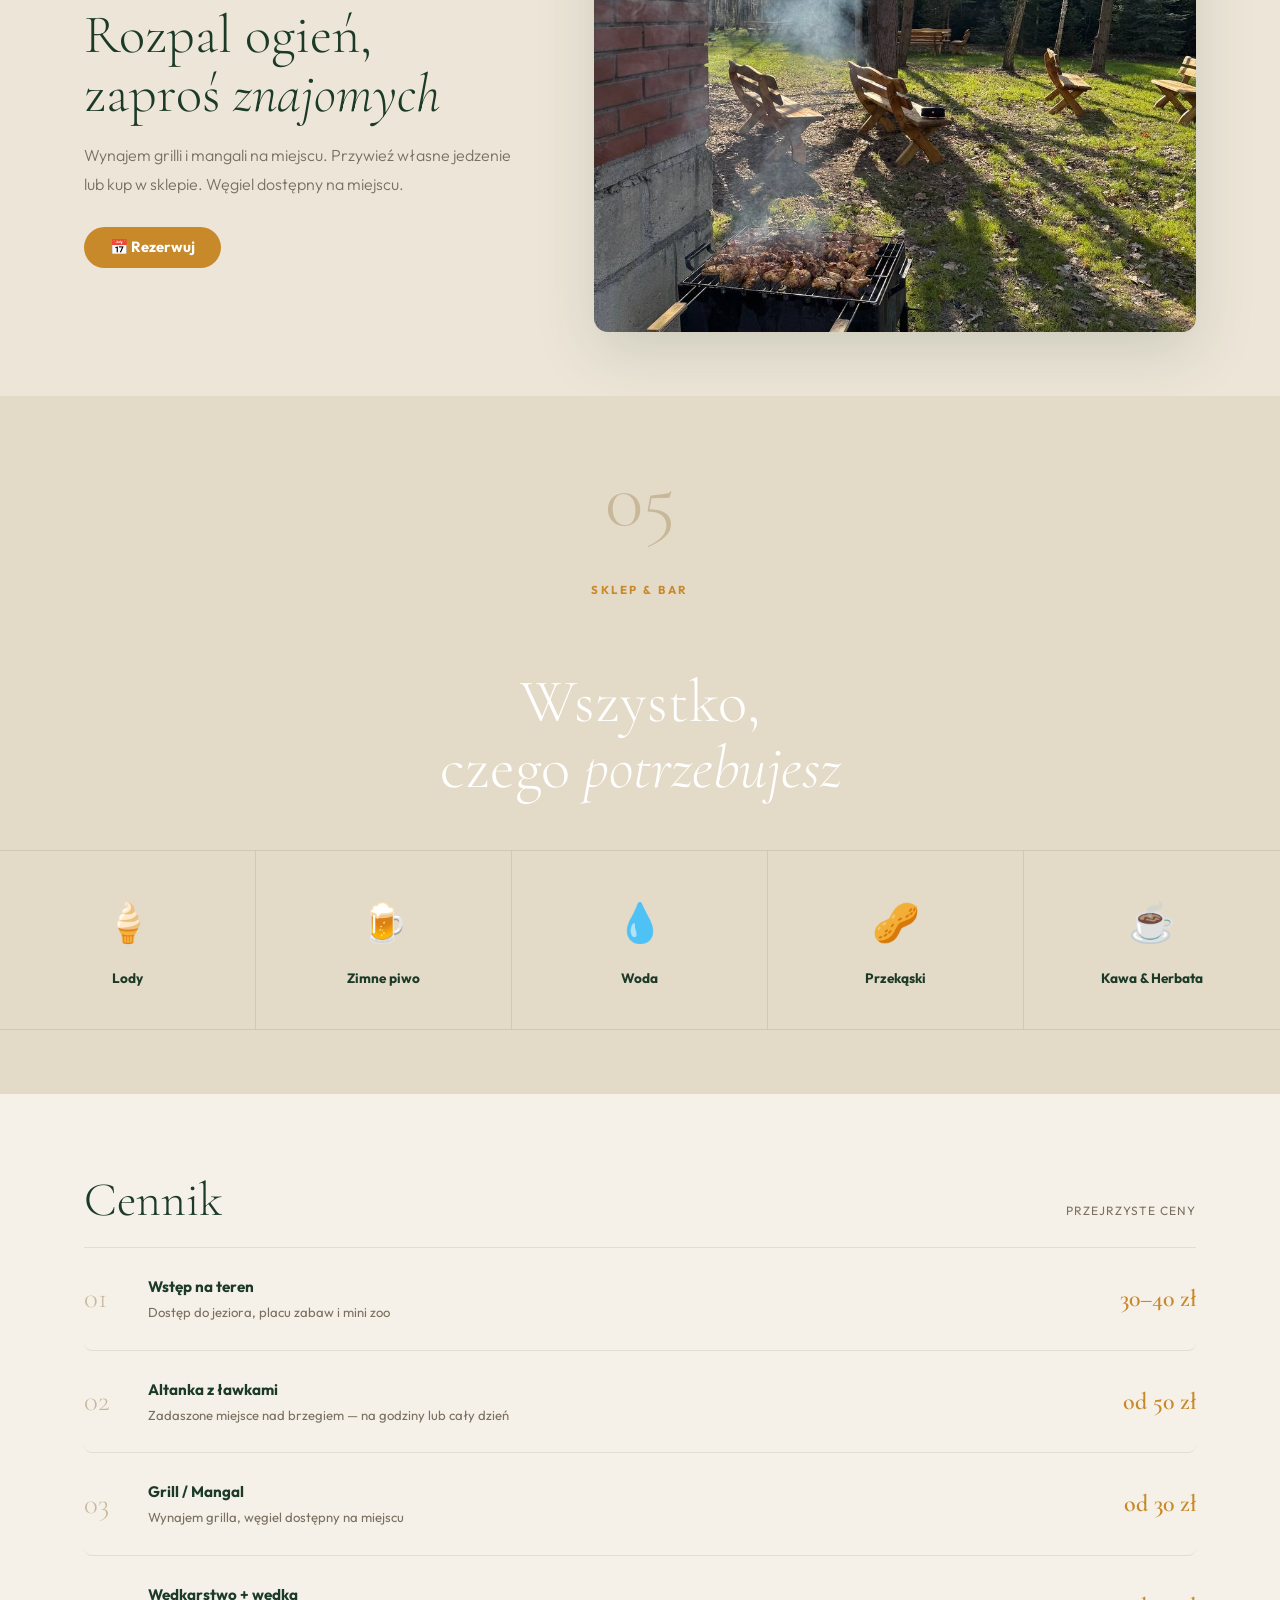
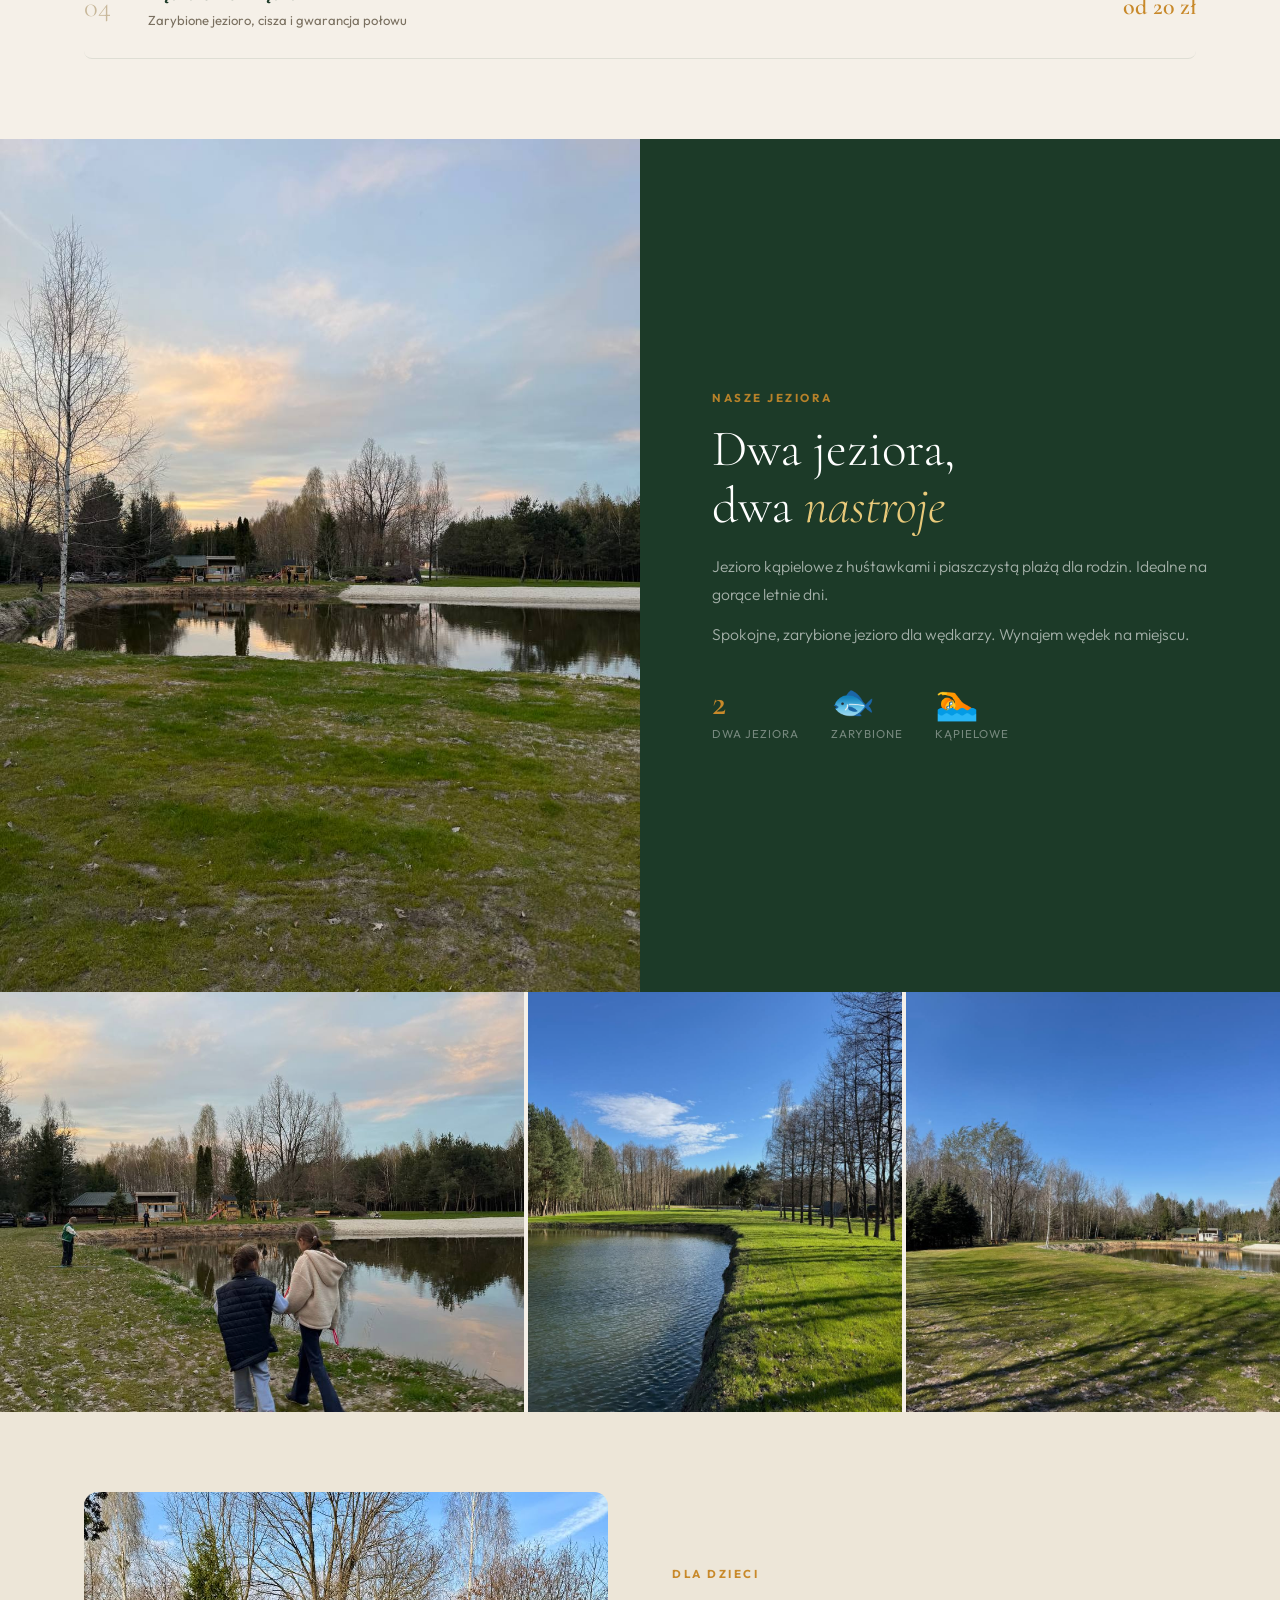
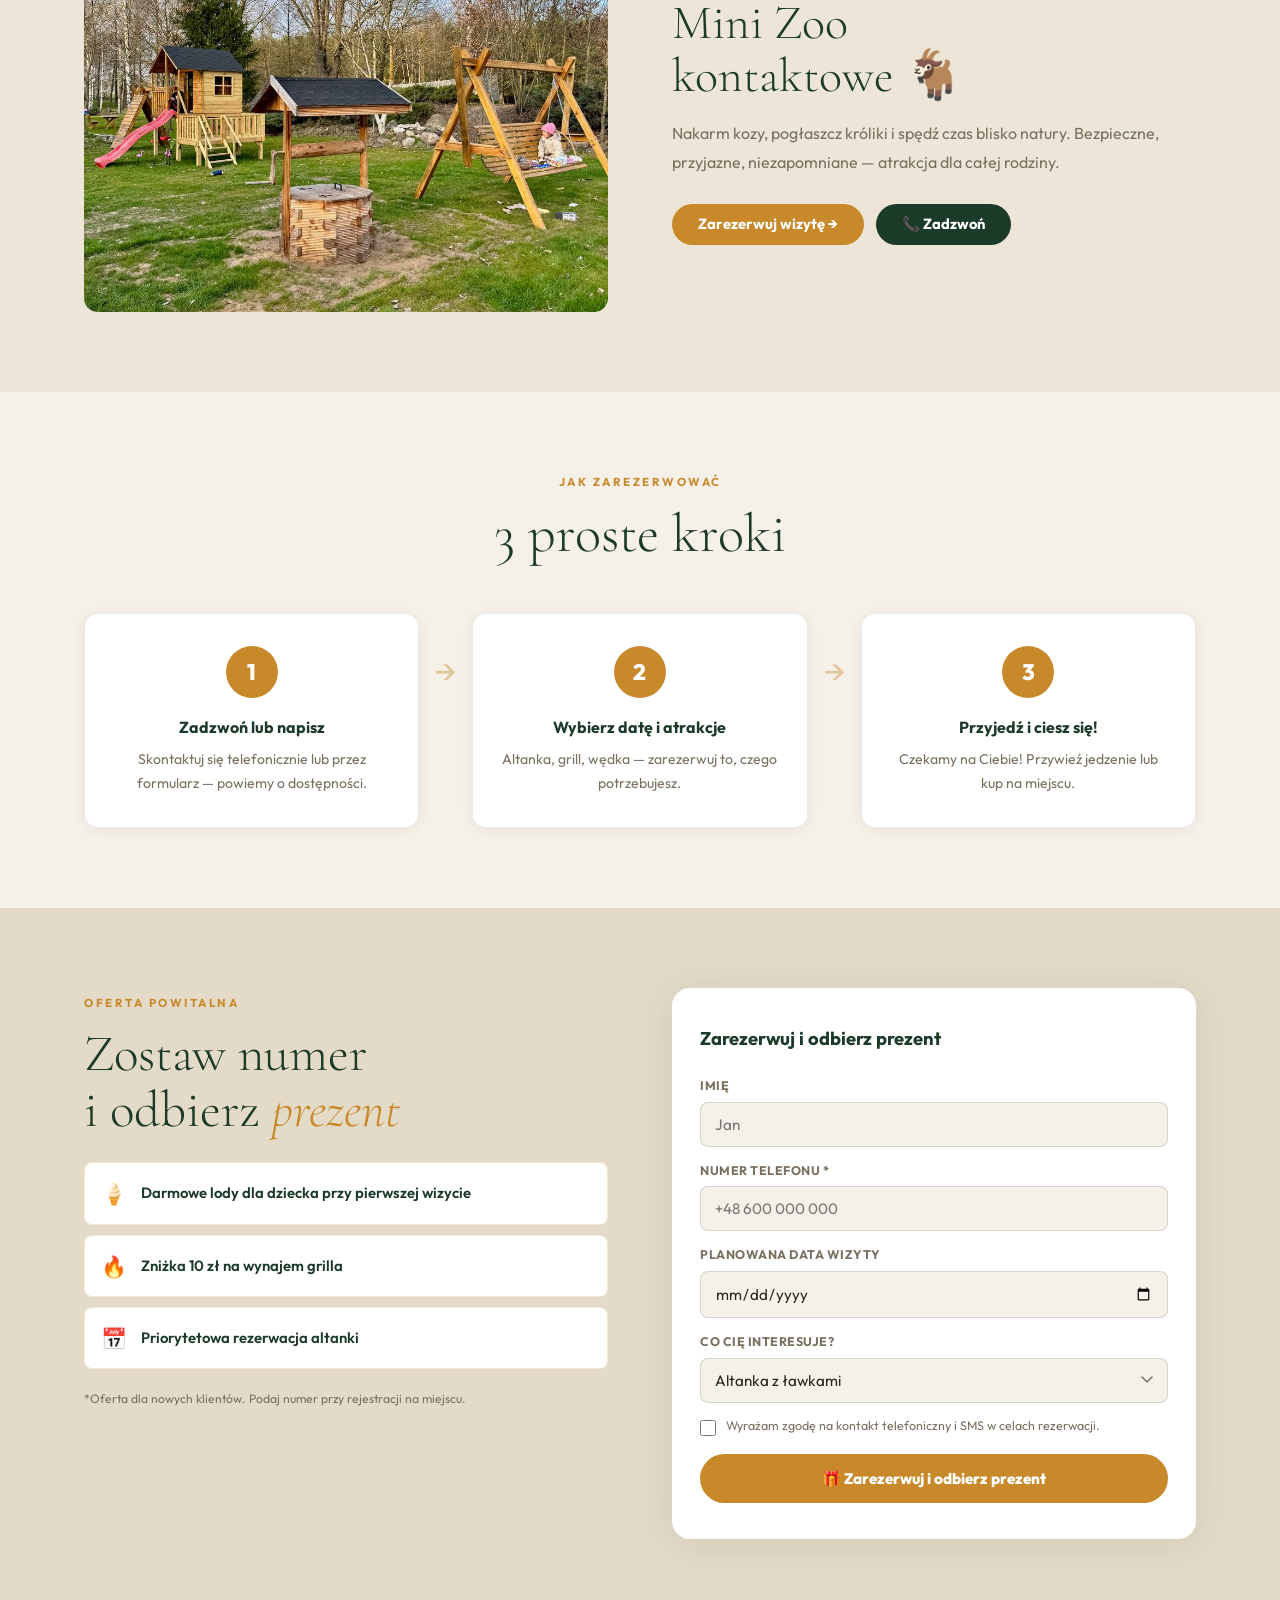
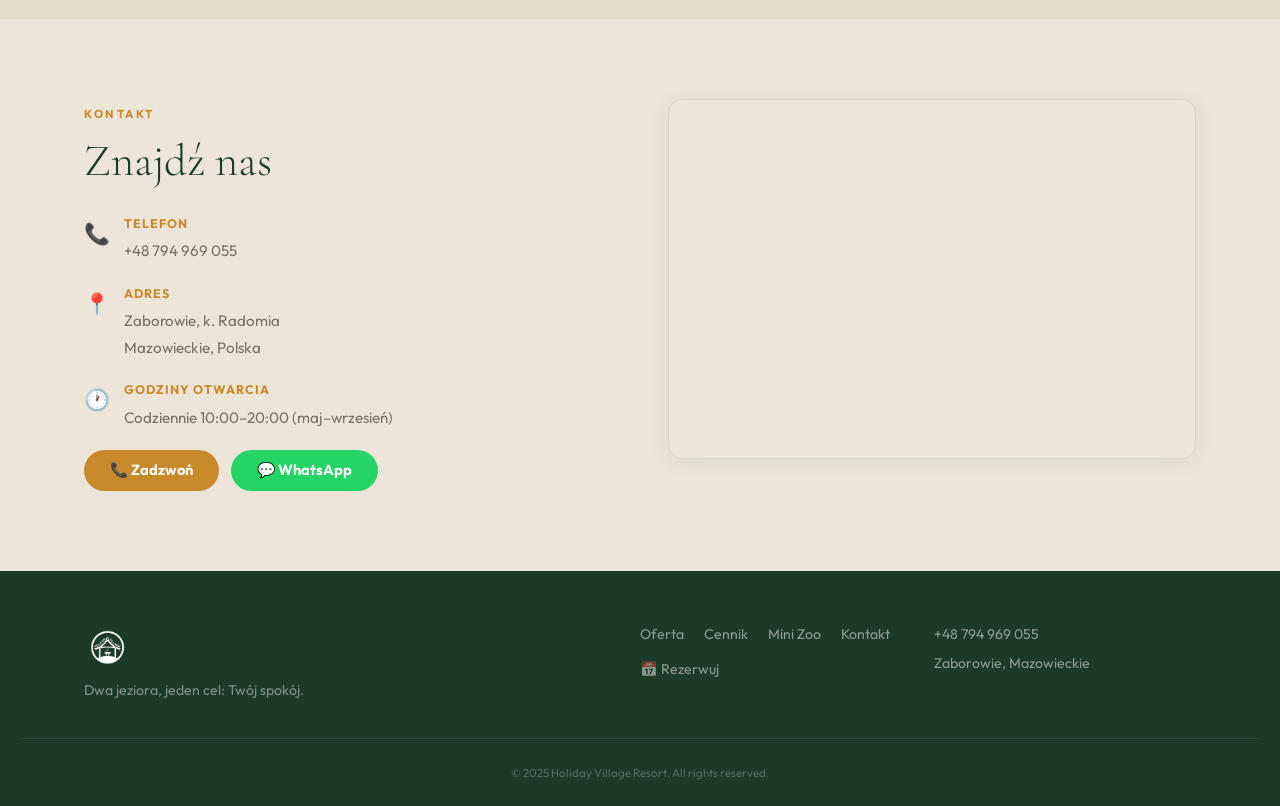
==== commit b812e34c: "Add Holiday Village wordmark to header logo Two-line wordmark: 'Holiday' in Outfit small caps + 'Vil" ====
--- a/index.html
+++ b/index.html
@@ -22,7 +22,13 @@
 <!-- ── HEADER ── -->
 <header id="hdr">
   <div class="hdr-inner">
-    <a href="/" class="logo"><img src="images/logo.png" alt="Holiday Village" class="logo-img"></a>
+    <a href="/" class="logo">
+      <img src="images/logo.png" alt="Holiday Village" class="logo-img">
+      <div class="logo-wordmark">
+        <span class="logo-top">Holiday</span>
+        <span class="logo-bot">Village</span>
+      </div>
+    </a>
 
     <nav class="desk-nav">
       <a href="#offer"   data-i18n="nav_offer">Oferta</a>
--- a/style.css
+++ b/style.css
@@ -136,16 +136,38 @@
 
 .logo {
   display: flex; align-items: center;
+  gap: 10px;
   flex-shrink: 0; transition: opacity .3s;
-}
-.logo:hover { opacity: 0.85; }
+  text-decoration: none;
+}
+.logo:hover { opacity: 0.82; }
 .logo-img {
-  height: 44px; width: auto;
-  filter: invert(1);
-  mix-blend-mode: screen;
+  height: 42px; width: auto;
+  filter: brightness(0) invert(1);
   transition: filter .35s;
 }
-header.scrolled .logo-img { filter: invert(1); }
+header.scrolled .logo-img { filter: none; }
+
+.logo-wordmark {
+  display: flex; flex-direction: column;
+  gap: 1px; line-height: 1;
+}
+.logo-top {
+  font-family: 'Outfit', sans-serif;
+  font-size: 0.6rem; font-weight: 500;
+  letter-spacing: 0.25em; text-transform: uppercase;
+  color: rgba(255,255,255,0.7);
+  transition: color .35s;
+}
+.logo-bot {
+  font-family: 'Cormorant Garamond', serif;
+  font-size: 1.3rem; font-weight: 600;
+  font-style: italic; letter-spacing: 0.06em;
+  color: #fff;
+  transition: color .35s;
+}
+header.scrolled .logo-top { color: rgba(28,58,40,0.6); }
+header.scrolled .logo-bot { color: var(--forest); }
 
 .desk-nav { display: none; gap: 28px; align-items: center; }
 @media (min-width: 900px) { .desk-nav { display: flex; } }
